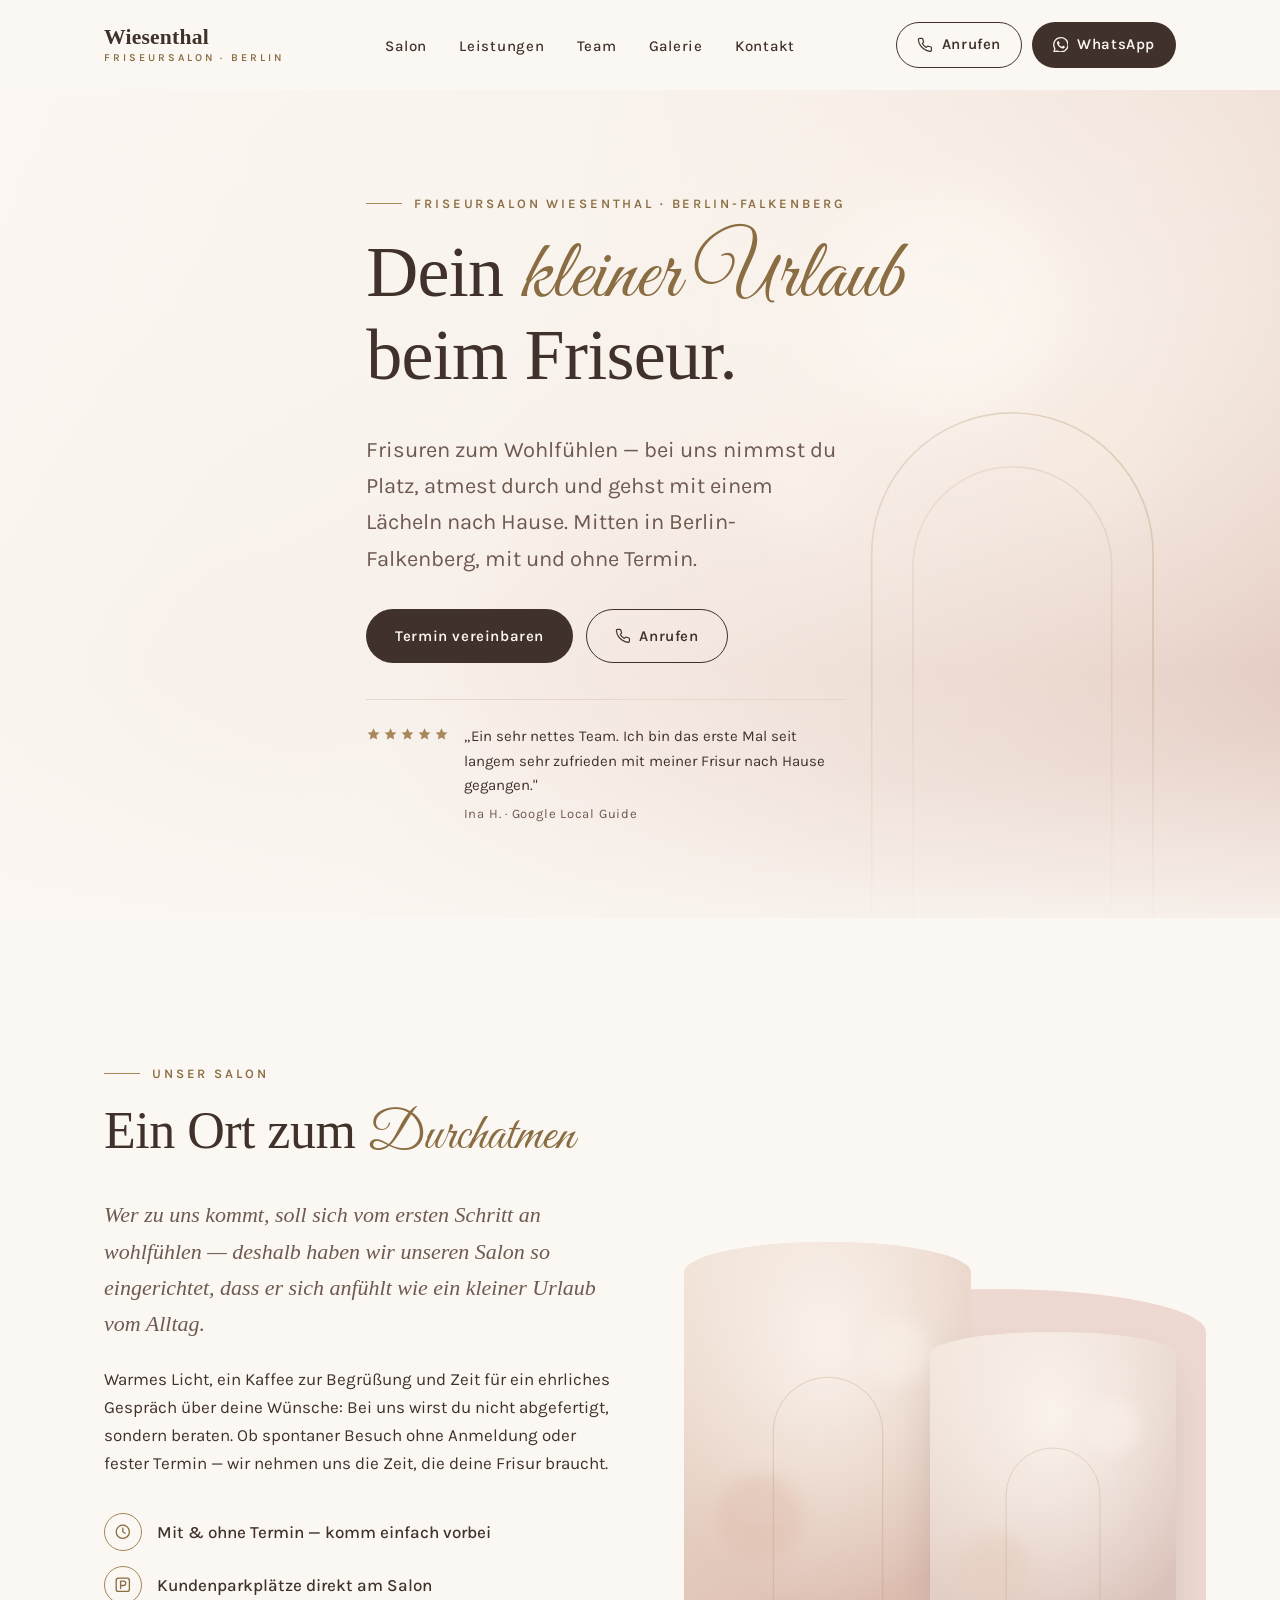
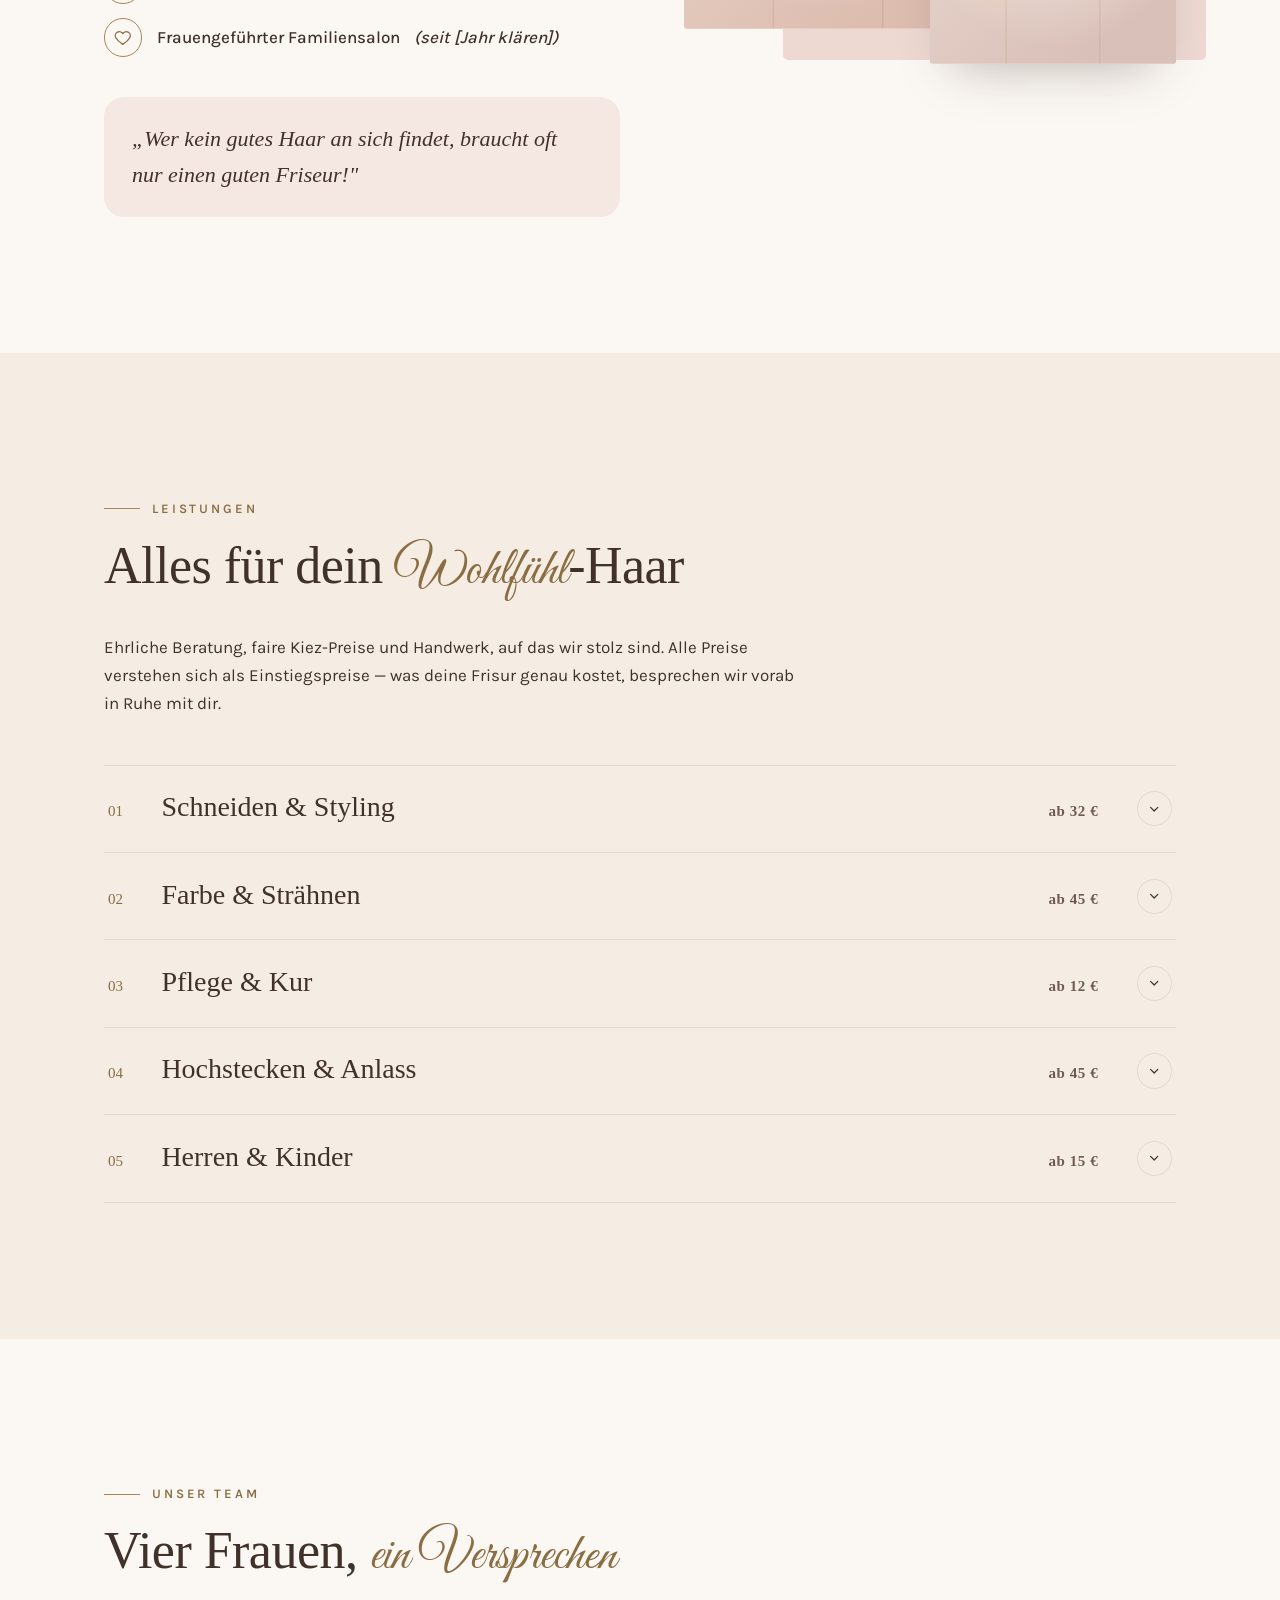
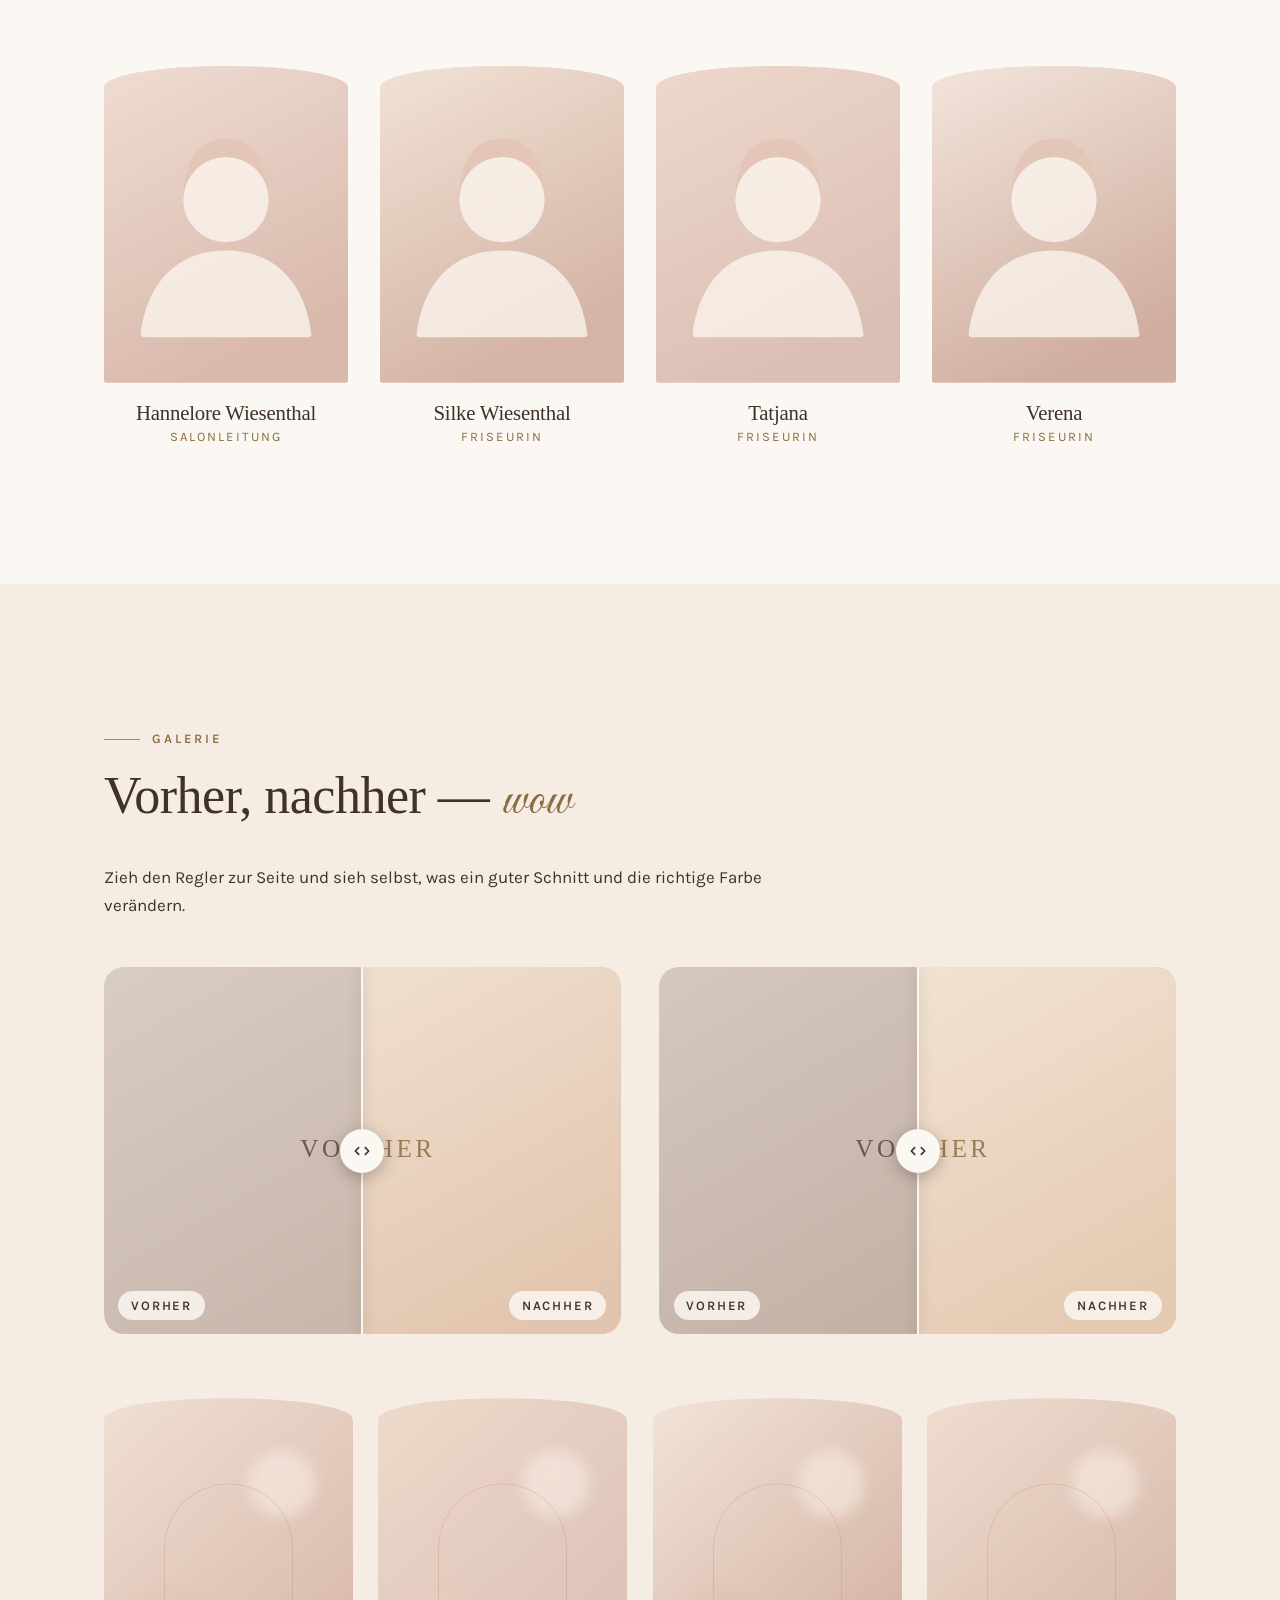
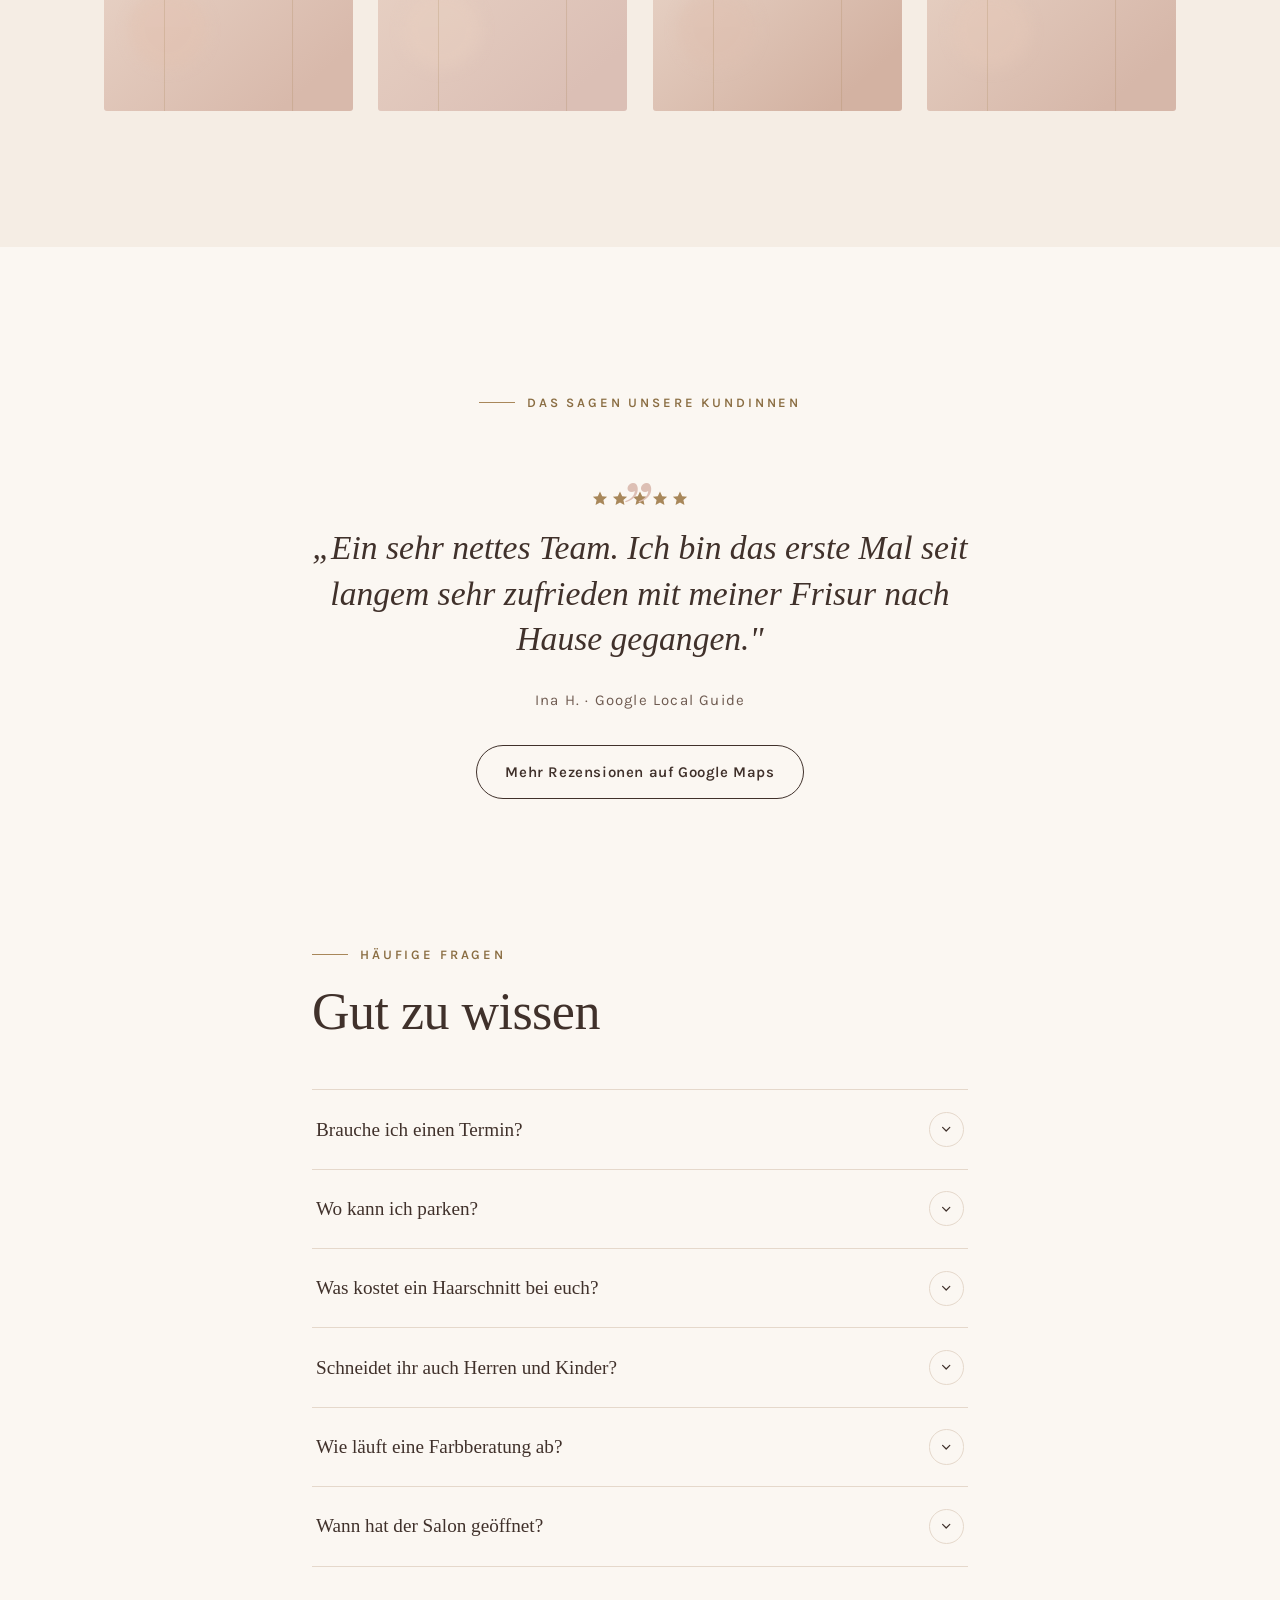
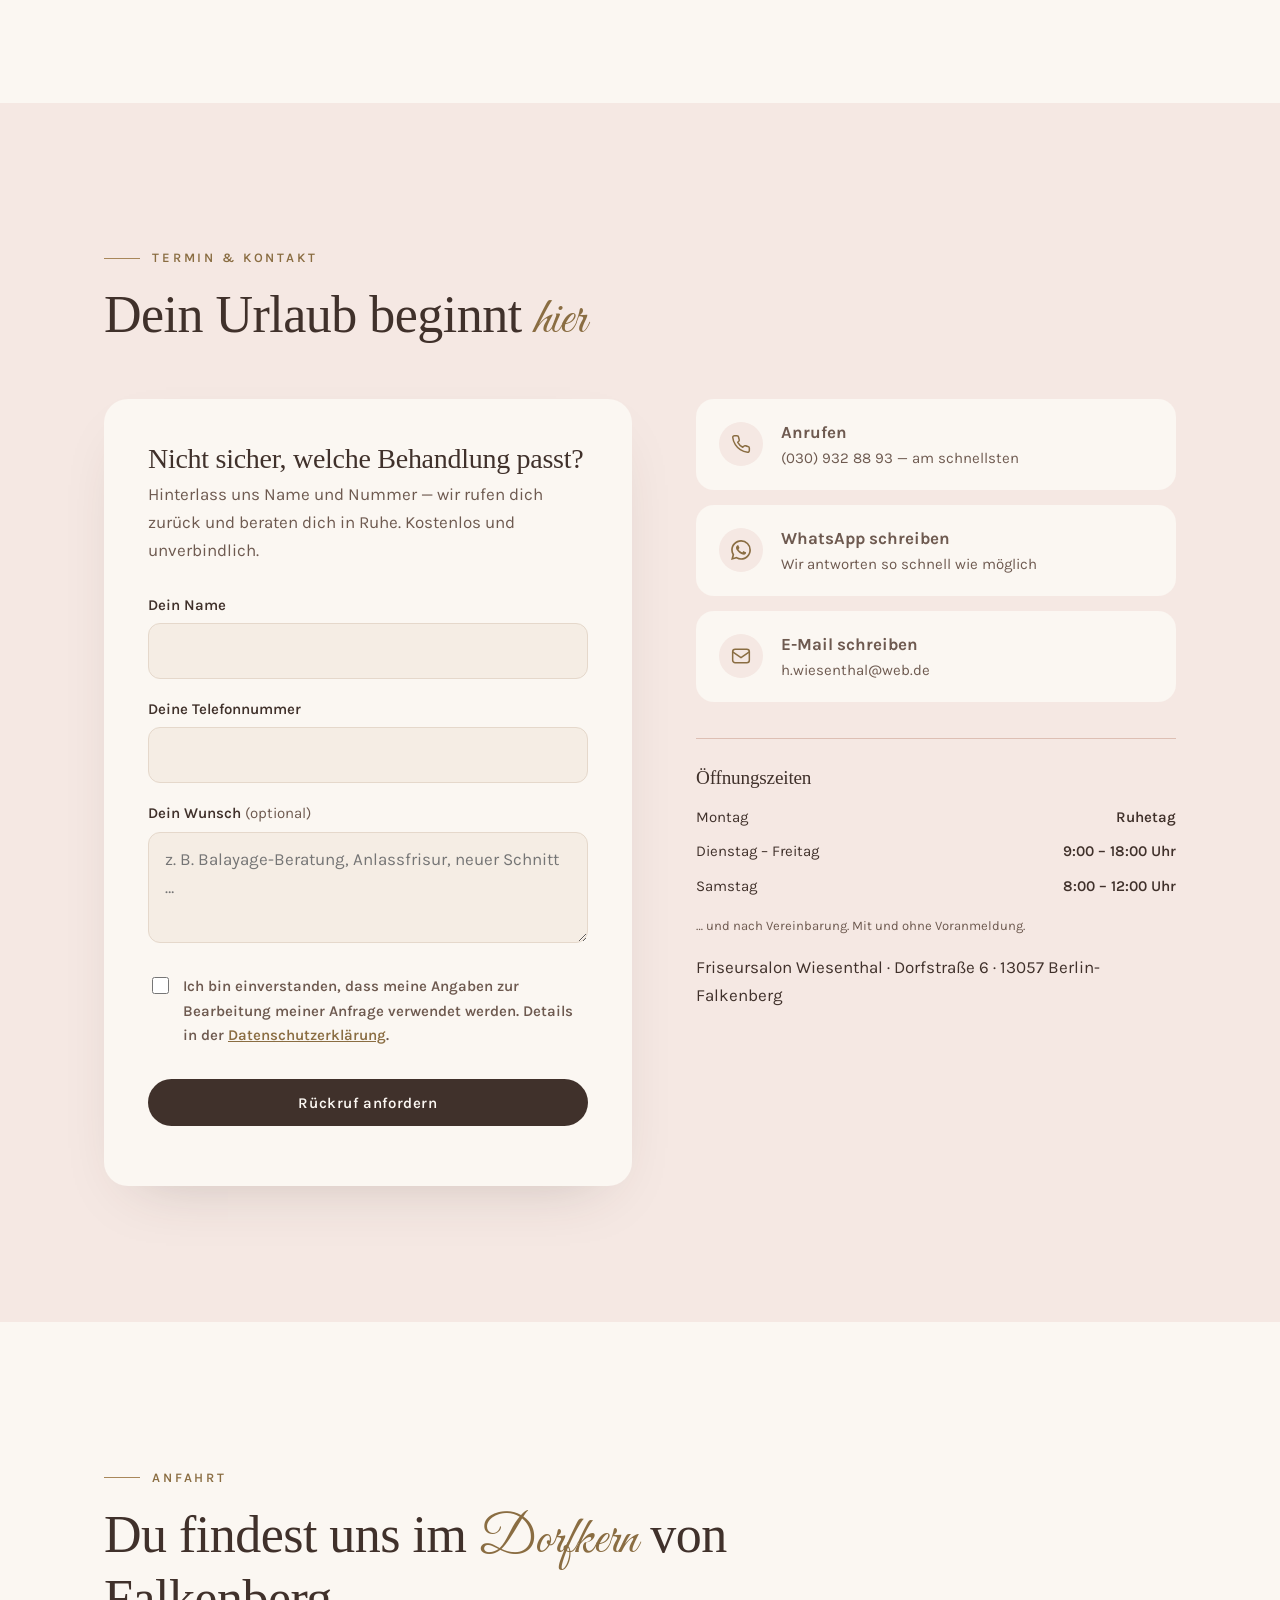
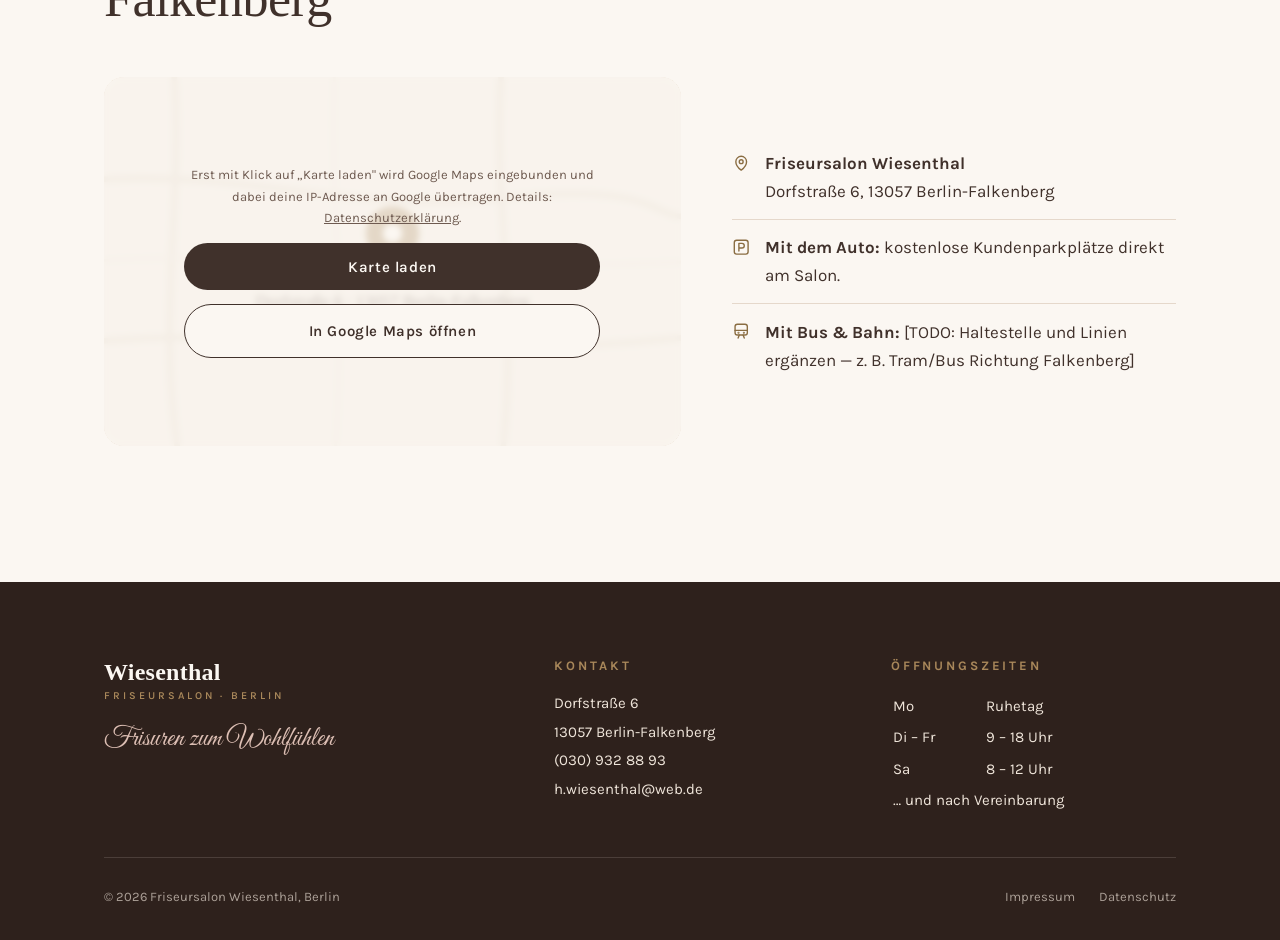
==== index.html @ a9b978da "Relaunch: Website Friseursalon Wiesenthal als statischer One-Pager - Design-System: Porzellan/Puderr" ====
<!DOCTYPE html>
<html lang="de" class="no-js">
<head>
  <meta charset="UTF-8">
  <meta name="viewport" content="width=device-width, initial-scale=1.0">

  <title>Friseursalon Wiesenthal — Dein Friseur in Berlin-Falkenberg | Damenfriseur, Farbe &amp; Balayage</title>
  <meta name="description" content="Friseursalon Wiesenthal in Berlin-Falkenberg: Frisuren zum Wohlfühlen für Falkenberg, Hohenschönhausen, Ahrensfelde und Marzahn. Schnitt, Farbe, Strähnen &amp; Balayage. Mit und ohne Termin — Kundenparkplätze direkt am Salon. ☎ (030) 932 88 93">

  <link rel="icon" href="favicon.svg" type="image/svg+xml">
  <link rel="preload" href="assets/fonts/fraunces-var.woff2" as="font" type="font/woff2" crossorigin>
  <link rel="preload" href="assets/fonts/karla-var.woff2" as="font" type="font/woff2" crossorigin>
  <link rel="preload" href="assets/fonts/great-vibes.woff2" as="font" type="font/woff2" crossorigin>
  <link rel="stylesheet" href="css/style.css">

  <!-- Hinweis Datenschutz: Diese Seite setzt keine Cookies und lädt keine externen
       Ressourcen (Fonts self-hosted, Karte nur per Zwei-Klick-Consent).
       Es werden keine Tracking-Dienste eingesetzt → kein Cookie-Banner erforderlich. -->

  <!-- TODO: KLÄREN MIT KUNDIN — exakte Geo-Koordinaten und Google-Maps-Profil-URL prüfen -->
  <script type="application/ld+json">
  {
    "@context": "https://schema.org",
    "@type": "HairSalon",
    "name": "Friseursalon Wiesenthal",
    "slogan": "Frisuren zum Wohlfühlen",
    "url": "https://friseur-wiesenthal.de/",
    "telephone": "+49309328893",
    "email": "h.wiesenthal@web.de",
    "address": {
      "@type": "PostalAddress",
      "streetAddress": "Dorfstraße 6",
      "postalCode": "13057",
      "addressLocality": "Berlin",
      "addressRegion": "Berlin",
      "addressCountry": "DE"
    },
    "geo": {
      "@type": "GeoCoordinates",
      "latitude": 52.5766,
      "longitude": 13.5427
    },
    "areaServed": ["Berlin-Falkenberg", "Hohenschönhausen", "Ahrensfelde", "Marzahn"],
    "openingHoursSpecification": [
      {
        "@type": "OpeningHoursSpecification",
        "dayOfWeek": ["Tuesday", "Wednesday", "Thursday", "Friday"],
        "opens": "09:00",
        "closes": "18:00"
      },
      {
        "@type": "OpeningHoursSpecification",
        "dayOfWeek": "Saturday",
        "opens": "08:00",
        "closes": "12:00"
      }
    ],
    "sameAs": [
      "https://www.google.com/maps/search/?api=1&query=Friseursalon+Wiesenthal+Dorfstra%C3%9Fe+6+13057+Berlin"
    ]
  }
  </script>

  <script>document.documentElement.classList.remove('no-js');</script>
</head>
<body class="is-loading">

  <a class="skip-link" href="#main">Zum Inhalt springen</a>

  <!-- ================= HEADER ================= -->
  <header class="site-header" id="top">
    <div class="wrap header-inner">
      <a class="logo" href="#top" aria-label="Friseursalon Wiesenthal — zurück zum Seitenanfang">
        Wiesenthal
        <span class="logo-sub">Friseursalon · Berlin</span>
      </a>

      <nav class="main-nav" id="main-nav" aria-label="Hauptnavigation">
        <ul>
          <li><a href="#salon">Salon</a></li>
          <li><a href="#leistungen">Leistungen</a></li>
          <li><a href="#team">Team</a></li>
          <li><a href="#galerie">Galerie</a></li>
          <li><a href="#kontakt">Kontakt</a></li>
        </ul>
      </nav>

      <div class="header-ctas">
        <!-- Desktop: Tooltip zeigt die Nummer (Desktop kann nicht anrufen — Nummer muss lesbar sein) -->
        <a class="btn btn--ghost tel-tooltip" href="tel:+49309328893" data-tel="(030) 932 88 93">
          <svg class="icon" viewBox="0 0 24 24" fill="none" stroke="currentColor" stroke-width="1.8" stroke-linecap="round" stroke-linejoin="round" aria-hidden="true"><path d="M22 16.92v3a2 2 0 0 1-2.18 2 19.79 19.79 0 0 1-8.63-3.07 19.5 19.5 0 0 1-6-6 19.79 19.79 0 0 1-3.07-8.67A2 2 0 0 1 4.11 2h3a2 2 0 0 1 2 1.72c.127.96.361 1.903.7 2.81a2 2 0 0 1-.45 2.11L8.09 9.91a16 16 0 0 0 6 6l1.27-1.27a2 2 0 0 1 2.11-.45c.907.339 1.85.573 2.81.7A2 2 0 0 1 22 16.92z"/></svg>
          <span class="btn-label">Anrufen</span>
        </a>
        <!--
          WhatsApp-Deep-Link mit vorbefülltem Text.
          Hinweis für die Kundin: Für automatische Begrüßungs- und Abwesenheitsnachrichten
          genügt die kostenlose App „WhatsApp Business" — dort unter Einstellungen →
          Unternehmens-Tools konfigurierbar. Die Website liefert nur den Deep-Link.
          TODO: KLÄREN MIT KUNDIN — Ist die Festnetznummer bei WhatsApp registriert?
          Falls nicht: Mobilnummer erfragen und in allen wa.me-Links ersetzen.
        -->
        <a class="btn btn--primary btn--wa" href="https://wa.me/49309328893?text=Hallo!%20Ich%20w%C3%BCrde%20gern%20einen%20Termin%20vereinbaren.%20Mein%20Wunsch%3A%20" target="_blank" rel="noopener">
          <svg class="icon" viewBox="0 0 24 24" fill="currentColor" aria-hidden="true"><path d="M17.472 14.382c-.297-.149-1.758-.867-2.03-.967-.273-.099-.471-.148-.67.15-.197.297-.767.966-.94 1.164-.173.199-.347.223-.644.075-.297-.15-1.255-.463-2.39-1.475-.883-.788-1.48-1.761-1.653-2.059-.173-.297-.018-.458.13-.606.134-.133.297-.347.446-.52.149-.174.198-.298.298-.497.099-.198.05-.371-.025-.52-.075-.149-.669-1.612-.916-2.207-.242-.579-.487-.5-.669-.51-.173-.008-.371-.01-.57-.01-.198 0-.52.074-.792.372-.272.297-1.04 1.016-1.04 2.479 0 1.462 1.065 2.875 1.213 3.074.149.198 2.096 3.2 5.077 4.487.709.306 1.262.489 1.694.625.712.227 1.36.195 1.871.118.571-.085 1.758-.719 2.006-1.413.248-.694.248-1.289.173-1.413-.074-.124-.272-.198-.57-.347m-5.421 7.403h-.004a9.87 9.87 0 0 1-5.031-1.378l-.361-.214-3.741.982.998-3.648-.235-.374a9.86 9.86 0 0 1-1.51-5.26c.001-5.45 4.436-9.884 9.888-9.884 2.64 0 5.122 1.03 6.988 2.898a9.825 9.825 0 0 1 2.893 6.994c-.003 5.45-4.437 9.884-9.885 9.884m8.413-18.297A11.815 11.815 0 0 0 12.05 0C5.495 0 .16 5.335.157 11.892c0 2.096.547 4.142 1.588 5.945L.057 24l6.305-1.654a11.882 11.882 0 0 0 5.683 1.448h.005c6.554 0 11.89-5.335 11.893-11.893a11.821 11.821 0 0 0-3.48-8.413z"/></svg>
          <span class="btn-label">WhatsApp</span>
        </a>
        <button class="nav-toggle" type="button" aria-expanded="false" aria-controls="main-nav" aria-label="Menü öffnen">
          <span></span><span></span><span></span>
        </button>
      </div>
    </div>
  </header>

  <main id="main">

    <!-- ================= HERO ================= -->
    <section class="hero" aria-labelledby="hero-title">
      <div class="hero-media" aria-hidden="true">
        <!-- TODO: KLÄREN MIT KUNDIN — professionelles, warmes Salonfoto (Querformat, weiches
             Tageslicht, Blick in den Salon) als WebP ersetzen. Platzhalter aktuell SVG. -->
        <img src="assets/img/hero-placeholder.svg" alt="" width="1600" height="1000" fetchpriority="high">
      </div>
      <div class="wrap">
        <div class="hero-content">
          <p class="eyebrow hero-seq" style="--seq: 0">Friseursalon Wiesenthal · Berlin-Falkenberg</p>
          <h1 id="hero-title">
            <span class="hero-seq" style="--seq: 1; display: block">Dein <span class="script">kleiner Urlaub</span></span>
            <span class="hero-seq" style="--seq: 2; display: block">beim Friseur.</span>
          </h1>
          <p class="hero-sub hero-seq" style="--seq: 3">
            Frisuren zum Wohlfühlen — bei uns nimmst du Platz, atmest durch
            und gehst mit einem Lächeln nach Hause. Mitten in Berlin-Falkenberg,
            mit und ohne Termin.
          </p>
          <div class="hero-ctas hero-seq" style="--seq: 4">
            <!-- Scrollt aktuell zur Kontakt-Sektion; später Buchungs-Widget (siehe Kontakt-Sektion) -->
            <a class="btn btn--primary" href="#kontakt">Termin vereinbaren</a>
            <a class="btn btn--ghost tel-tooltip" href="tel:+49309328893" data-tel="(030) 932 88 93">
              <svg class="icon" viewBox="0 0 24 24" fill="none" stroke="currentColor" stroke-width="1.8" stroke-linecap="round" stroke-linejoin="round" aria-hidden="true"><path d="M22 16.92v3a2 2 0 0 1-2.18 2 19.79 19.79 0 0 1-8.63-3.07 19.5 19.5 0 0 1-6-6 19.79 19.79 0 0 1-3.07-8.67A2 2 0 0 1 4.11 2h3a2 2 0 0 1 2 1.72c.127.96.361 1.903.7 2.81a2 2 0 0 1-.45 2.11L8.09 9.91a16 16 0 0 0 6 6l1.27-1.27a2 2 0 0 1 2.11-.45c.907.339 1.85.573 2.81.7A2 2 0 0 1 22 16.92z"/></svg>
              Anrufen
            </a>
          </div>
          <!-- Echte Google-Rezension als Trust-Element — keine erfundenen Bewertungszahlen -->
          <div class="hero-trust hero-seq" style="--seq: 5">
            <span class="stars" role="img" aria-label="5 von 5 Sternen">
              <svg viewBox="0 0 24 24" aria-hidden="true"><path d="M12 2l2.9 6.26 6.6.71-4.95 4.52 1.36 6.51L12 16.77 6.09 20l1.36-6.51L2.5 8.97l6.6-.71z"/></svg>
              <svg viewBox="0 0 24 24" aria-hidden="true"><path d="M12 2l2.9 6.26 6.6.71-4.95 4.52 1.36 6.51L12 16.77 6.09 20l1.36-6.51L2.5 8.97l6.6-.71z"/></svg>
              <svg viewBox="0 0 24 24" aria-hidden="true"><path d="M12 2l2.9 6.26 6.6.71-4.95 4.52 1.36 6.51L12 16.77 6.09 20l1.36-6.51L2.5 8.97l6.6-.71z"/></svg>
              <svg viewBox="0 0 24 24" aria-hidden="true"><path d="M12 2l2.9 6.26 6.6.71-4.95 4.52 1.36 6.51L12 16.77 6.09 20l1.36-6.51L2.5 8.97l6.6-.71z"/></svg>
              <svg viewBox="0 0 24 24" aria-hidden="true"><path d="M12 2l2.9 6.26 6.6.71-4.95 4.52 1.36 6.51L12 16.77 6.09 20l1.36-6.51L2.5 8.97l6.6-.71z"/></svg>
            </span>
            <blockquote>
              „Ein sehr nettes Team. Ich bin das erste Mal seit langem sehr zufrieden
              mit meiner Frisur nach Hause gegangen."
              <cite>Ina H. · Google Local Guide</cite>
            </blockquote>
          </div>
        </div>
      </div>
    </section>

    <!-- ================= SALON / ÜBER UNS ================= -->
    <section id="salon" aria-labelledby="salon-title">
      <div class="wrap salon-grid">
        <div class="salon-text reveal">
          <p class="eyebrow">Unser Salon</p>
          <h2 id="salon-title">Ein Ort zum <span class="script">Durchatmen</span></h2>
          <!-- TODO: KLÄREN MIT KUNDIN — Originaltext über die Salongestaltung von der alten
               Seite übernehmen und hier sprachlich poliert einsetzen. Der folgende Text ist
               ein Vorschlag auf Basis der Kernbotschaft „Frisuren zum Wohlfühlen". -->
          <p class="lead">
            Wer zu uns kommt, soll sich vom ersten Schritt an wohlfühlen —
            deshalb haben wir unseren Salon so eingerichtet, dass er sich
            anfühlt wie ein kleiner Urlaub vom Alltag.
          </p>
          <p>
            Warmes Licht, ein Kaffee zur Begrüßung und Zeit für ein ehrliches
            Gespräch über deine Wünsche: Bei uns wirst du nicht abgefertigt,
            sondern beraten. Ob spontaner Besuch ohne Anmeldung oder fester
            Termin — wir nehmen uns die Zeit, die deine Frisur braucht.
          </p>
          <ul class="usp-list">
            <li>
              <span class="icon" aria-hidden="true">
                <svg viewBox="0 0 24 24" fill="none" stroke="currentColor" stroke-width="1.8" stroke-linecap="round" stroke-linejoin="round"><circle cx="12" cy="12" r="9"/><path d="M12 7v5l3 2"/></svg>
              </span>
              Mit &amp; ohne Termin — komm einfach vorbei
            </li>
            <li>
              <span class="icon" aria-hidden="true">
                <svg viewBox="0 0 24 24" fill="none" stroke="currentColor" stroke-width="1.8" stroke-linecap="round" stroke-linejoin="round"><rect x="3" y="3" width="18" height="18" rx="3"/><path d="M9 17V7h4a3 3 0 0 1 0 6H9"/></svg>
              </span>
              Kundenparkplätze direkt am Salon
            </li>
            <li>
              <span class="icon" aria-hidden="true">
                <svg viewBox="0 0 24 24" fill="none" stroke="currentColor" stroke-width="1.8" stroke-linecap="round" stroke-linejoin="round"><path d="M12 21s-7-4.5-9.5-9A5.5 5.5 0 0 1 12 6.3 5.5 5.5 0 0 1 21.5 12c-2.5 4.5-9.5 9-9.5 9z"/></svg>
              </span>
              <!-- TODO: KLÄREN MIT KUNDIN — seit welchem Jahr gibt es den Salon? -->
              Frauengeführter Familiensalon <em>(seit [Jahr klären])</em>
            </li>
          </ul>
          <div class="motto">
            <p>„Wer kein gutes Haar an sich findet, braucht oft nur einen guten Friseur!"</p>
          </div>
        </div>
        <div class="salon-visual reveal" aria-hidden="true">
          <!-- TODO: KLÄREN MIT KUNDIN — 2–3 echte Salonfotos (Hochformat) für die Bogen-Masken -->
          <div class="arch arch-a"><img src="assets/img/salon-1.svg" alt="" width="800" height="1060" loading="lazy"></div>
          <div class="arch arch-b"><img src="assets/img/salon-2.svg" alt="" width="800" height="1060" loading="lazy"></div>
        </div>
      </div>
    </section>

    <!-- ================= LEISTUNGEN ================= -->
    <section id="leistungen" class="services" aria-labelledby="services-title">
      <div class="wrap">
        <div class="services-intro reveal">
          <p class="eyebrow">Leistungen</p>
          <h2 id="services-title">Alles für dein <span class="script">Wohlfühl</span>-Haar</h2>
          <p>
            Ehrliche Beratung, faire Kiez-Preise und Handwerk, auf das wir stolz sind.
            Alle Preise verstehen sich als Einstiegspreise — was deine Frisur genau
            kostet, besprechen wir vorab in Ruhe mit dir.
          </p>
        </div>

        <!-- TODO: KLÄREN MIT KUNDIN — komplette Preisliste! Alle Preise unten sind
             realistische Platzhalter und müssen vor Livegang ersetzt werden. -->
        <div class="service-list reveal">

          <div class="service-item">
            <h3 style="margin:0">
              <button class="service-trigger" type="button" aria-expanded="false" aria-controls="service-1">
                <span class="service-no">01</span>
                <span class="service-name">Schneiden &amp; Styling</span>
                <span class="service-price">ab 32&nbsp;€</span>
                <span class="service-chevron" aria-hidden="true">
                  <svg viewBox="0 0 24 24" fill="none" stroke="currentColor" stroke-width="2" stroke-linecap="round" stroke-linejoin="round"><path d="m6 9 6 6 6-6"/></svg>
                </span>
              </button>
            </h3>
            <div class="service-panel" id="service-1">
              <div>
                <div class="service-body">
                  <p>
                    Waschen, Schneiden, Föhnen — abgestimmt auf dein Haar und deinen Alltag.
                    Inklusive Beratung, Kopfmassage beim Waschen und Styling zum Abschluss.
                  </p>
                  <ul>
                    <li>Damenhaarschnitt inkl. Waschen &amp; Föhnen — ab 32&nbsp;€</li>
                    <li>Trockenhaarschnitt — ab 24&nbsp;€</li>
                    <li>Föhnfrisur / Styling — ab 20&nbsp;€</li>
                  </ul>
                </div>
              </div>
            </div>
          </div>

          <div class="service-item">
            <h3 style="margin:0">
              <button class="service-trigger" type="button" aria-expanded="false" aria-controls="service-2">
                <span class="service-no">02</span>
                <span class="service-name">Farbe &amp; Strähnen</span>
                <span class="service-price">ab 45&nbsp;€</span>
                <span class="service-chevron" aria-hidden="true">
                  <svg viewBox="0 0 24 24" fill="none" stroke="currentColor" stroke-width="2" stroke-linecap="round" stroke-linejoin="round"><path d="m6 9 6 6 6-6"/></svg>
                </span>
              </button>
            </h3>
            <div class="service-panel" id="service-2">
              <div>
                <div class="service-body">
                  <p>
                    Von der sanften Auffrischung bis zur Typveränderung: Ansatzfarbe,
                    Komplettfärbung, klassische Strähnen oder natürlich gewachsene
                    Balayage — immer mit ausführlicher Farbberatung vorab.
                  </p>
                  <ul>
                    <li>Ansatzfarbe — ab 45&nbsp;€</li>
                    <li>Komplettfärbung — ab 60&nbsp;€</li>
                    <li>Strähnen / Folientechnik — ab 65&nbsp;€</li>
                    <li>Balayage inkl. Pflege — ab 95&nbsp;€</li>
                  </ul>
                </div>
              </div>
            </div>
          </div>

          <div class="service-item">
            <h3 style="margin:0">
              <button class="service-trigger" type="button" aria-expanded="false" aria-controls="service-3">
                <span class="service-no">03</span>
                <span class="service-name">Pflege &amp; Kur</span>
                <span class="service-price">ab 12&nbsp;€</span>
                <span class="service-chevron" aria-hidden="true">
                  <svg viewBox="0 0 24 24" fill="none" stroke="currentColor" stroke-width="2" stroke-linecap="round" stroke-linejoin="round"><path d="m6 9 6 6 6-6"/></svg>
                </span>
              </button>
            </h3>
            <div class="service-panel" id="service-3">
              <div>
                <div class="service-body">
                  <p>
                    Der Wellness-Teil deines kleinen Urlaubs: Intensivkuren,
                    Kopfhautpflege und Aufbaupflege für strapaziertes Haar —
                    als Extra oder kleine Auszeit zwischendurch.
                  </p>
                  <ul>
                    <li>Intensivkur mit Einwirkzeit — ab 12&nbsp;€</li>
                    <li>Aufbaupflege / Repair-Behandlung — ab 18&nbsp;€</li>
                  </ul>
                </div>
              </div>
            </div>
          </div>

          <div class="service-item">
            <h3 style="margin:0">
              <button class="service-trigger" type="button" aria-expanded="false" aria-controls="service-4">
                <span class="service-no">04</span>
                <span class="service-name">Hochstecken &amp; Anlass</span>
                <span class="service-price">ab 45&nbsp;€</span>
                <span class="service-chevron" aria-hidden="true">
                  <svg viewBox="0 0 24 24" fill="none" stroke="currentColor" stroke-width="2" stroke-linecap="round" stroke-linejoin="round"><path d="m6 9 6 6 6-6"/></svg>
                </span>
              </button>
            </h3>
            <div class="service-panel" id="service-4">
              <div>
                <div class="service-body">
                  <p>
                    Hochzeit, Jugendweihe, Familienfeier: Wir stecken, flechten und
                    stylen deine Anlassfrisur — auf Wunsch mit Probetermin, damit am
                    großen Tag alles sitzt.
                  </p>
                  <ul>
                    <li>Hochsteckfrisur — ab 45&nbsp;€</li>
                    <li>Brautfrisur inkl. Probetermin — ab 85&nbsp;€</li>
                  </ul>
                </div>
              </div>
            </div>
          </div>

          <div class="service-item">
            <h3 style="margin:0">
              <button class="service-trigger" type="button" aria-expanded="false" aria-controls="service-5">
                <span class="service-no">05</span>
                <span class="service-name">Herren &amp; Kinder</span>
                <span class="service-price">ab 15&nbsp;€</span>
                <span class="service-chevron" aria-hidden="true">
                  <svg viewBox="0 0 24 24" fill="none" stroke="currentColor" stroke-width="2" stroke-linecap="round" stroke-linejoin="round"><path d="m6 9 6 6 6-6"/></svg>
                </span>
              </button>
            </h3>
            <div class="service-panel" id="service-5">
              <div>
                <div class="service-body">
                  <p>
                    Auch Männer und Kinder sind bei uns herzlich willkommen —
                    unkompliziert, gern auch spontan ohne Termin.
                  </p>
                  <ul>
                    <li>Herrenhaarschnitt — ab 18&nbsp;€</li>
                    <li>Kinderhaarschnitt (bis 12 Jahre) — ab 15&nbsp;€</li>
                  </ul>
                </div>
              </div>
            </div>
          </div>

        </div>
      </div>
    </section>

    <!-- ================= TEAM ================= -->
    <section id="team" aria-labelledby="team-title">
      <div class="wrap">
        <div class="team-head reveal">
          <div>
            <p class="eyebrow">Unser Team</p>
            <h2 id="team-title">Vier Frauen, <span class="script">ein Versprechen</span></h2>
          </div>
        </div>

        <!-- TODO: KLÄREN MIT KUNDIN — echte Teamfotos (Hochformat) und genaue
             Rollen/Qualifikationen (Meisterin? Ausbildung? Schwerpunkte?) -->
        <div class="team-track reveal" id="team-track">
          <article class="team-card">
            <div class="arch"><img src="assets/img/team-1.svg" alt="Porträt von Hannelore Wiesenthal (Platzhalter — Foto folgt)" width="600" height="780" loading="lazy"></div>
            <h3 class="team-name">Hannelore Wiesenthal</h3>
            <p class="team-role">Salonleitung</p>
          </article>
          <article class="team-card">
            <div class="arch"><img src="assets/img/team-2.svg" alt="Porträt von Silke Wiesenthal (Platzhalter — Foto folgt)" width="600" height="780" loading="lazy"></div>
            <h3 class="team-name">Silke Wiesenthal</h3>
            <p class="team-role">Friseurin</p>
          </article>
          <article class="team-card">
            <div class="arch"><img src="assets/img/team-3.svg" alt="Porträt von Tatjana (Platzhalter — Foto folgt)" width="600" height="780" loading="lazy"></div>
            <h3 class="team-name">Tatjana</h3>
            <p class="team-role">Friseurin</p>
          </article>
          <article class="team-card">
            <div class="arch"><img src="assets/img/team-4.svg" alt="Porträt von Verena (Platzhalter — Foto folgt)" width="600" height="780" loading="lazy"></div>
            <h3 class="team-name">Verena</h3>
            <p class="team-role">Friseurin</p>
          </article>
        </div>
        <div class="carousel-dots" role="tablist" aria-label="Team durchblättern" data-for="team-track"></div>
      </div>
    </section>

    <!-- ================= GALERIE / VORHER-NACHHER ================= -->
    <section id="galerie" class="gallery" aria-labelledby="gallery-title">
      <div class="wrap">
        <div class="reveal" style="max-width: 44rem; margin-bottom: 3rem">
          <p class="eyebrow">Galerie</p>
          <h2 id="gallery-title">Vorher, nachher — <span class="script">wow</span></h2>
          <p>Zieh den Regler zur Seite und sieh selbst, was ein guter Schnitt und die richtige Farbe verändern.</p>
        </div>

        <!-- TODO: KLÄREN MIT KUNDIN — echte Vorher/Nachher-Fotos (Einverständnis der
             Kundinnen einholen!). Aktuell Platzhalter. -->
        <div class="ba-grid reveal">
          <div class="ba-slider" data-ba tabindex="0" role="slider" aria-label="Vorher-Nachher-Vergleich 1: Regler mit Pfeiltasten oder Ziehen bewegen" aria-valuemin="0" aria-valuemax="100" aria-valuenow="50">
            <img class="ba-before" src="assets/img/before-1.svg" alt="Vorher: Ausgangsfrisur (Platzhalter — Foto folgt)" width="900" height="640" loading="lazy">
            <img class="ba-after" src="assets/img/after-1.svg" alt="Nachher: fertige Frisur mit frischer Farbe (Platzhalter — Foto folgt)" width="900" height="640" loading="lazy">
            <div class="ba-handle" aria-hidden="true"></div>
            <span class="ba-label ba-label--before" aria-hidden="true">Vorher</span>
            <span class="ba-label ba-label--after" aria-hidden="true">Nachher</span>
          </div>
          <div class="ba-slider" data-ba tabindex="0" role="slider" aria-label="Vorher-Nachher-Vergleich 2: Regler mit Pfeiltasten oder Ziehen bewegen" aria-valuemin="0" aria-valuemax="100" aria-valuenow="50">
            <img class="ba-before" src="assets/img/before-2.svg" alt="Vorher: Ausgangsfrisur (Platzhalter — Foto folgt)" width="900" height="640" loading="lazy">
            <img class="ba-after" src="assets/img/after-2.svg" alt="Nachher: fertige Frisur mit neuem Schnitt (Platzhalter — Foto folgt)" width="900" height="640" loading="lazy">
            <div class="ba-handle" aria-hidden="true"></div>
            <span class="ba-label ba-label--before" aria-hidden="true">Vorher</span>
            <span class="ba-label ba-label--after" aria-hidden="true">Nachher</span>
          </div>
        </div>

        <!-- TODO: KLÄREN MIT KUNDIN — 4–8 Fotos fertiger Arbeiten für das Grid -->
        <div class="gallery-grid reveal">
          <div class="arch"><img src="assets/img/gallery-1.svg" alt="Arbeitsprobe: Frisur aus dem Salon (Platzhalter — Foto folgt)" width="700" height="880" loading="lazy"></div>
          <div class="arch"><img src="assets/img/gallery-2.svg" alt="Arbeitsprobe: Frisur aus dem Salon (Platzhalter — Foto folgt)" width="700" height="880" loading="lazy"></div>
          <div class="arch"><img src="assets/img/gallery-3.svg" alt="Arbeitsprobe: Frisur aus dem Salon (Platzhalter — Foto folgt)" width="700" height="880" loading="lazy"></div>
          <div class="arch"><img src="assets/img/gallery-4.svg" alt="Arbeitsprobe: Frisur aus dem Salon (Platzhalter — Foto folgt)" width="700" height="880" loading="lazy"></div>
        </div>
      </div>
    </section>

    <!-- ================= STIMMEN / GOOGLE ================= -->
    <section class="voices" aria-labelledby="voices-title">
      <div class="wrap reveal">
        <p class="eyebrow" style="justify-content:center; width:100%">Das sagen unsere Kundinnen</p>
        <h2 id="voices-title" class="visually-hidden" style="position:absolute; width:1px; height:1px; overflow:hidden; clip-path:inset(50%)">Kundenstimmen</h2>
        <!-- Struktur bewusst als Liste angelegt: weitere echte Google-Rezensionen können
             hier später einfach als zusätzliche <figure class="big-quote"> ergänzt werden. -->
        <figure class="big-quote">
          <span class="stars" role="img" aria-label="5 von 5 Sternen">
            <svg viewBox="0 0 24 24" aria-hidden="true"><path d="M12 2l2.9 6.26 6.6.71-4.95 4.52 1.36 6.51L12 16.77 6.09 20l1.36-6.51L2.5 8.97l6.6-.71z"/></svg>
            <svg viewBox="0 0 24 24" aria-hidden="true"><path d="M12 2l2.9 6.26 6.6.71-4.95 4.52 1.36 6.51L12 16.77 6.09 20l1.36-6.51L2.5 8.97l6.6-.71z"/></svg>
            <svg viewBox="0 0 24 24" aria-hidden="true"><path d="M12 2l2.9 6.26 6.6.71-4.95 4.52 1.36 6.51L12 16.77 6.09 20l1.36-6.51L2.5 8.97l6.6-.71z"/></svg>
            <svg viewBox="0 0 24 24" aria-hidden="true"><path d="M12 2l2.9 6.26 6.6.71-4.95 4.52 1.36 6.51L12 16.77 6.09 20l1.36-6.51L2.5 8.97l6.6-.71z"/></svg>
            <svg viewBox="0 0 24 24" aria-hidden="true"><path d="M12 2l2.9 6.26 6.6.71-4.95 4.52 1.36 6.51L12 16.77 6.09 20l1.36-6.51L2.5 8.97l6.6-.71z"/></svg>
          </span>
          <blockquote>
            <p>
              „Ein sehr nettes Team. Ich bin das erste Mal seit langem
              sehr zufrieden mit meiner Frisur nach Hause gegangen."
            </p>
          </blockquote>
          <figcaption><cite>Ina H. · Google Local Guide</cite></figcaption>
        </figure>
        <!-- TODO: KLÄREN MIT KUNDIN — exakte Google-Maps-Profil-URL des Salons einsetzen -->
        <a class="btn btn--ghost" href="https://www.google.com/maps/search/?api=1&amp;query=Friseursalon+Wiesenthal+Dorfstra%C3%9Fe+6+13057+Berlin" target="_blank" rel="noopener">
          Mehr Rezensionen auf Google Maps
        </a>
      </div>
    </section>

    <!-- ================= FAQ ================= -->
    <section class="faq" aria-labelledby="faq-title" style="padding-top: 0">
      <div class="wrap reveal">
        <p class="eyebrow">Häufige Fragen</p>
        <h2 id="faq-title">Gut zu wissen</h2>

        <div class="faq-list">
          <div class="faq-item">
            <h3 style="margin:0">
              <button class="faq-trigger" type="button" aria-expanded="false" aria-controls="faq-1">
                Brauche ich einen Termin?
                <span class="service-chevron" aria-hidden="true"><svg viewBox="0 0 24 24" fill="none" stroke="currentColor" stroke-width="2" stroke-linecap="round" stroke-linejoin="round"><path d="m6 9 6 6 6-6"/></svg></span>
              </button>
            </h3>
            <div class="faq-panel" id="faq-1"><div><div class="faq-body">
              <p>
                Nein — bei uns geht beides. Du kannst spontan vorbeikommen oder dir
                telefonisch bzw. per WhatsApp einen festen Termin sichern. Für
                Farbbehandlungen und Anlassfrisuren empfehlen wir eine Anmeldung,
                damit wir genug Zeit für dich einplanen können.
              </p>
            </div></div></div>
          </div>

          <div class="faq-item">
            <h3 style="margin:0">
              <button class="faq-trigger" type="button" aria-expanded="false" aria-controls="faq-2">
                Wo kann ich parken?
                <span class="service-chevron" aria-hidden="true"><svg viewBox="0 0 24 24" fill="none" stroke="currentColor" stroke-width="2" stroke-linecap="round" stroke-linejoin="round"><path d="m6 9 6 6 6-6"/></svg></span>
              </button>
            </h3>
            <div class="faq-panel" id="faq-2"><div><div class="faq-body">
              <p>
                Direkt am Salon: Wir haben eigene Kundenparkplätze in der
                Dorfstraße 6 — du musst also nicht suchen und nichts bezahlen.
              </p>
            </div></div></div>
          </div>

          <div class="faq-item">
            <h3 style="margin:0">
              <button class="faq-trigger" type="button" aria-expanded="false" aria-controls="faq-3">
                Was kostet ein Haarschnitt bei euch?
                <span class="service-chevron" aria-hidden="true"><svg viewBox="0 0 24 24" fill="none" stroke="currentColor" stroke-width="2" stroke-linecap="round" stroke-linejoin="round"><path d="m6 9 6 6 6-6"/></svg></span>
              </button>
            </h3>
            <div class="faq-panel" id="faq-3"><div><div class="faq-body">
              <!-- TODO: KLÄREN MIT KUNDIN — Preisangabe an echte Preisliste anpassen -->
              <p>
                Ein Damenhaarschnitt inklusive Waschen und Föhnen beginnt bei uns
                bei etwa 32&nbsp;€. Den genauen Preis nennen wir dir vor der
                Behandlung — abhängig von Haarlänge und Aufwand, ohne Überraschungen
                an der Kasse.
              </p>
            </div></div></div>
          </div>

          <div class="faq-item">
            <h3 style="margin:0">
              <button class="faq-trigger" type="button" aria-expanded="false" aria-controls="faq-4">
                Schneidet ihr auch Herren und Kinder?
                <span class="service-chevron" aria-hidden="true"><svg viewBox="0 0 24 24" fill="none" stroke="currentColor" stroke-width="2" stroke-linecap="round" stroke-linejoin="round"><path d="m6 9 6 6 6-6"/></svg></span>
              </button>
            </h3>
            <div class="faq-panel" id="faq-4"><div><div class="faq-body">
              <p>
                Ja, sehr gern! Herren- und Kinderhaarschnitte gehören fest zu unserem
                Angebot — unkompliziert und gern auch ohne Voranmeldung.
              </p>
            </div></div></div>
          </div>

          <div class="faq-item">
            <h3 style="margin:0">
              <button class="faq-trigger" type="button" aria-expanded="false" aria-controls="faq-5">
                Wie läuft eine Farbberatung ab?
                <span class="service-chevron" aria-hidden="true"><svg viewBox="0 0 24 24" fill="none" stroke="currentColor" stroke-width="2" stroke-linecap="round" stroke-linejoin="round"><path d="m6 9 6 6 6-6"/></svg></span>
              </button>
            </h3>
            <div class="faq-panel" id="faq-5"><div><div class="faq-body">
              <p>
                Vor jeder Farbbehandlung schauen wir uns gemeinsam dein Haar an:
                Ausgangsfarbe, Haarzustand, dein Wunschbild — gern auch anhand von
                Fotos, die du mitbringst. Wir sagen dir ehrlich, was in einer Sitzung
                machbar ist, was dein Haar schont und was es kostet. Erst dann geht's los.
              </p>
            </div></div></div>
          </div>

          <div class="faq-item">
            <h3 style="margin:0">
              <button class="faq-trigger" type="button" aria-expanded="false" aria-controls="faq-6">
                Wann hat der Salon geöffnet?
                <span class="service-chevron" aria-hidden="true"><svg viewBox="0 0 24 24" fill="none" stroke="currentColor" stroke-width="2" stroke-linecap="round" stroke-linejoin="round"><path d="m6 9 6 6 6-6"/></svg></span>
              </button>
            </h3>
            <div class="faq-panel" id="faq-6"><div><div class="faq-body">
              <p>
                Dienstag bis Freitag von 9 bis 18 Uhr und Samstag von 8 bis 12 Uhr —
                außerdem nach Vereinbarung. Montag ist unser Ruhetag.
              </p>
            </div></div></div>
          </div>
        </div>
      </div>
    </section>

    <!-- ================= KONTAKT / BUCHUNG ================= -->
    <section id="kontakt" class="contact" aria-labelledby="contact-title">
      <!--
        VORBEREITUNG ONLINE-BUCHUNG:
        Wenn die Kundin später ein Buchungs-Widget nutzen möchte (z. B. Planity,
        Treatwell oder Calendly), wird das Embed hier — oberhalb der .contact-grid —
        eingesetzt und die „Termin vereinbaren"-CTAs behalten ihr #kontakt-Ziel.
        Beispiel (auskommentiert):
        <div id="booking-widget">
          <iframe src="https://…" title="Online-Terminbuchung" loading="lazy"></iframe>
        </div>
        Wichtig: Vorher Datenschutzerklärung um den Anbieter ergänzen!
        Bewusst KEINE Fake-Buchungsmaske eingebaut, die nichts abschickt.
      -->
      <div class="wrap">
        <div class="reveal" style="max-width: 44rem; margin-bottom: 3rem">
          <p class="eyebrow">Termin &amp; Kontakt</p>
          <h2 id="contact-title">Dein Urlaub beginnt <span class="script">hier</span></h2>
        </div>

        <div class="contact-grid">
          <div class="callback-card reveal">
            <h3>Nicht sicher, welche Behandlung passt?</h3>
            <p>
              Hinterlass uns Name und Nummer — wir rufen dich zurück und
              beraten dich in Ruhe. Kostenlos und unverbindlich.
            </p>
            <form id="callback-form" novalidate>
              <div class="field">
                <label for="cb-name">Dein Name</label>
                <input type="text" id="cb-name" name="name" autocomplete="name" required>
                <p class="error-msg" id="cb-name-error">Bitte gib deinen Namen an.</p>
              </div>
              <div class="field">
                <label for="cb-tel">Deine Telefonnummer</label>
                <input type="tel" id="cb-tel" name="tel" autocomplete="tel" inputmode="tel" required>
                <p class="error-msg" id="cb-tel-error">Bitte gib eine gültige Telefonnummer an.</p>
              </div>
              <div class="field">
                <label for="cb-wish">Dein Wunsch <span style="font-weight:400; color:var(--espresso-soft)">(optional)</span></label>
                <textarea id="cb-wish" name="wish" rows="3" placeholder="z. B. Balayage-Beratung, Anlassfrisur, neuer Schnitt …"></textarea>
              </div>
              <div class="consent field">
                <input type="checkbox" id="cb-consent" name="consent" required>
                <label for="cb-consent">
                  Ich bin einverstanden, dass meine Angaben zur Bearbeitung meiner
                  Anfrage verwendet werden. Details in der
                  <a href="datenschutz.html">Datenschutzerklärung</a>.
                </label>
              </div>
              <button class="btn btn--primary" type="submit" style="width:100%">Rückruf anfordern</button>
              <p class="form-status" id="form-status" role="status" aria-live="polite"></p>
            </form>
          </div>

          <div class="reveal">
            <div class="contact-ways">
              <a class="contact-way tel-tooltip" href="tel:+49309328893" data-tel="(030) 932 88 93">
                <span class="icon" aria-hidden="true">
                  <svg viewBox="0 0 24 24" fill="none" stroke="currentColor" stroke-width="1.8" stroke-linecap="round" stroke-linejoin="round"><path d="M22 16.92v3a2 2 0 0 1-2.18 2 19.79 19.79 0 0 1-8.63-3.07 19.5 19.5 0 0 1-6-6 19.79 19.79 0 0 1-3.07-8.67A2 2 0 0 1 4.11 2h3a2 2 0 0 1 2 1.72c.127.96.361 1.903.7 2.81a2 2 0 0 1-.45 2.11L8.09 9.91a16 16 0 0 0 6 6l1.27-1.27a2 2 0 0 1 2.11-.45c.907.339 1.85.573 2.81.7A2 2 0 0 1 22 16.92z"/></svg>
                </span>
                <span>
                  <strong>Anrufen</strong>
                  <span>(030) 932 88 93 — am schnellsten</span>
                </span>
              </a>
              <a class="contact-way" href="https://wa.me/49309328893?text=Hallo!%20Ich%20w%C3%BCrde%20gern%20einen%20Termin%20vereinbaren.%20Mein%20Wunsch%3A%20" target="_blank" rel="noopener">
                <span class="icon" aria-hidden="true">
                  <svg viewBox="0 0 24 24" fill="currentColor"><path d="M17.472 14.382c-.297-.149-1.758-.867-2.03-.967-.273-.099-.471-.148-.67.15-.197.297-.767.966-.94 1.164-.173.199-.347.223-.644.075-.297-.15-1.255-.463-2.39-1.475-.883-.788-1.48-1.761-1.653-2.059-.173-.297-.018-.458.13-.606.134-.133.297-.347.446-.52.149-.174.198-.298.298-.497.099-.198.05-.371-.025-.52-.075-.149-.669-1.612-.916-2.207-.242-.579-.487-.5-.669-.51-.173-.008-.371-.01-.57-.01-.198 0-.52.074-.792.372-.272.297-1.04 1.016-1.04 2.479 0 1.462 1.065 2.875 1.213 3.074.149.198 2.096 3.2 5.077 4.487.709.306 1.262.489 1.694.625.712.227 1.36.195 1.871.118.571-.085 1.758-.719 2.006-1.413.248-.694.248-1.289.173-1.413-.074-.124-.272-.198-.57-.347m-5.421 7.403h-.004a9.87 9.87 0 0 1-5.031-1.378l-.361-.214-3.741.982.998-3.648-.235-.374a9.86 9.86 0 0 1-1.51-5.26c.001-5.45 4.436-9.884 9.888-9.884 2.64 0 5.122 1.03 6.988 2.898a9.825 9.825 0 0 1 2.893 6.994c-.003 5.45-4.437 9.884-9.885 9.884m8.413-18.297A11.815 11.815 0 0 0 12.05 0C5.495 0 .16 5.335.157 11.892c0 2.096.547 4.142 1.588 5.945L.057 24l6.305-1.654a11.882 11.882 0 0 0 5.683 1.448h.005c6.554 0 11.89-5.335 11.893-11.893a11.821 11.821 0 0 0-3.48-8.413z"/></svg>
                </span>
                <span>
                  <strong>WhatsApp schreiben</strong>
                  <span>Wir antworten so schnell wie möglich</span>
                </span>
              </a>
              <a class="contact-way" href="mailto:h.wiesenthal@web.de?subject=Terminanfrage%20Friseursalon%20Wiesenthal">
                <span class="icon" aria-hidden="true">
                  <svg viewBox="0 0 24 24" fill="none" stroke="currentColor" stroke-width="1.8" stroke-linecap="round" stroke-linejoin="round"><rect x="2" y="4" width="20" height="16" rx="3"/><path d="m2 7 10 7L22 7"/></svg>
                </span>
                <span>
                  <strong>E-Mail schreiben</strong>
                  <span>h.wiesenthal@web.de</span>
                </span>
              </a>
            </div>

            <div class="hours-card">
              <h3>Öffnungszeiten</h3>
              <table class="hours-table">
                <tr><td>Montag</td><td>Ruhetag</td></tr>
                <tr><td>Dienstag – Freitag</td><td>9:00 – 18:00 Uhr</td></tr>
                <tr><td>Samstag</td><td>8:00 – 12:00 Uhr</td></tr>
              </table>
              <p class="hours-note">… und nach Vereinbarung. Mit und ohne Voranmeldung.</p>
              <address style="font-style:normal; margin-top:1rem">
                Friseursalon Wiesenthal · Dorfstraße 6 · 13057 Berlin-Falkenberg
              </address>
            </div>
          </div>
        </div>
      </div>
    </section>

    <!-- ================= ANFAHRT ================= -->
    <section id="anfahrt" aria-labelledby="route-title">
      <div class="wrap">
        <div class="reveal" style="max-width: 44rem; margin-bottom: 3rem">
          <p class="eyebrow">Anfahrt</p>
          <h2 id="route-title">Du findest uns im <span class="script">Dorfkern</span> von Falkenberg</h2>
        </div>
        <div class="route-grid">
          <!-- Google Maps DSGVO-konform: Karte lädt erst nach aktiver Einwilligung (Zwei-Klick) -->
          <div class="map-consent reveal" id="map-consent">
            <img src="assets/img/map-preview.svg" alt="Stilisierte Kartenvorschau: Dorfstraße 6, 13057 Berlin-Falkenberg" width="1000" height="640" loading="lazy">
            <div class="map-overlay">
              <p>
                Erst mit Klick auf „Karte laden" wird Google Maps eingebunden und
                dabei deine IP-Adresse an Google übertragen.
                Details: <a href="datenschutz.html">Datenschutzerklärung</a>.
              </p>
              <button class="btn btn--primary" type="button" id="map-load">Karte laden</button>
              <a class="btn btn--ghost" href="https://www.google.com/maps/search/?api=1&amp;query=Friseursalon+Wiesenthal+Dorfstra%C3%9Fe+6+13057+Berlin" target="_blank" rel="noopener" style="background:var(--porzellan)">In Google Maps öffnen</a>
            </div>
          </div>
          <div class="route-info reveal">
            <div class="route-line">
              <span class="icon" aria-hidden="true"><svg viewBox="0 0 24 24" fill="none" stroke="currentColor" stroke-width="1.8" stroke-linecap="round" stroke-linejoin="round"><path d="M12 21s-7-5.1-7-11a7 7 0 0 1 14 0c0 5.9-7 11-7 11z"/><circle cx="12" cy="10" r="2.5"/></svg></span>
              <address>
                <strong>Friseursalon Wiesenthal</strong><br>
                Dorfstraße 6, 13057 Berlin-Falkenberg
              </address>
            </div>
            <div class="route-line">
              <span class="icon" aria-hidden="true"><svg viewBox="0 0 24 24" fill="none" stroke="currentColor" stroke-width="1.8" stroke-linecap="round" stroke-linejoin="round"><rect x="3" y="3" width="18" height="18" rx="3"/><path d="M9 17V7h4a3 3 0 0 1 0 6H9"/></svg></span>
              <p style="margin:0"><strong>Mit dem Auto:</strong> kostenlose Kundenparkplätze direkt am Salon.</p>
            </div>
            <div class="route-line">
              <span class="icon" aria-hidden="true"><svg viewBox="0 0 24 24" fill="none" stroke="currentColor" stroke-width="1.8" stroke-linecap="round" stroke-linejoin="round"><rect x="4" y="3" width="16" height="14" rx="3"/><path d="M4 11h16M8 21l1.5-4M16 21l-1.5-4"/><circle cx="8.5" cy="14" r=".5"/><circle cx="15.5" cy="14" r=".5"/></svg></span>
              <!-- TODO: KLÄREN MIT KUNDIN — nächstgelegene Tram-/Bus-Haltestelle und Linien -->
              <p style="margin:0"><strong>Mit Bus &amp; Bahn:</strong> [TODO: Haltestelle und Linien ergänzen — z. B. Tram/Bus Richtung Falkenberg]</p>
            </div>
          </div>
        </div>
      </div>
    </section>

  </main>

  <!-- ================= FOOTER ================= -->
  <footer class="site-footer">
    <div class="wrap">
      <div class="footer-grid">
        <div class="footer-brand">
          <a class="logo" href="#top">Wiesenthal <span class="logo-sub">Friseursalon · Berlin</span></a>
          <p class="footer-claim">Frisuren zum Wohlfühlen</p>
          <!-- TODO: KLÄREN MIT KUNDIN — sucht der Salon Verstärkung? Dann hier dezenter
               Badge/Link „Wir suchen Verstärkung" ergänzen. -->
        </div>
        <div>
          <h3>Kontakt</h3>
          <address>
            Dorfstraße 6<br>
            13057 Berlin-Falkenberg<br>
            <a href="tel:+49309328893">(030) 932 88 93</a><br>
            <a href="mailto:h.wiesenthal@web.de">h.wiesenthal@web.de</a>
          </address>
        </div>
        <div>
          <h3>Öffnungszeiten</h3>
          <table class="footer-hours">
            <tr><td>Mo</td><td>Ruhetag</td></tr>
            <tr><td>Di – Fr</td><td>9 – 18 Uhr</td></tr>
            <tr><td>Sa</td><td>8 – 12 Uhr</td></tr>
            <tr><td colspan="2">… und nach Vereinbarung</td></tr>
          </table>
        </div>
      </div>
      <div class="footer-meta">
        <p style="margin:0">© 2026 Friseursalon Wiesenthal, Berlin</p>
        <nav aria-label="Rechtliches">
          <a href="impressum.html">Impressum</a>
          <a href="datenschutz.html">Datenschutz</a>
        </nav>
      </div>
    </div>
  </footer>

  <!-- ================= STICKY MOBILE CTA ================= -->
  <div class="mobile-cta" id="mobile-cta" hidden>
    <span class="cta-label">Termin?</span>
    <a class="btn btn--light" href="tel:+49309328893">Anrufen</a>
    <a class="btn btn--light" href="https://wa.me/49309328893?text=Hallo!%20Ich%20w%C3%BCrde%20gern%20einen%20Termin%20vereinbaren.%20Mein%20Wunsch%3A%20" target="_blank" rel="noopener">WhatsApp</a>
    <button class="cta-close" type="button" id="cta-close" aria-label="Leiste schließen">
      <svg viewBox="0 0 24 24" fill="none" stroke="currentColor" stroke-width="2" stroke-linecap="round" aria-hidden="true"><path d="M6 6l12 12M18 6 6 18"/></svg>
    </button>
  </div>

  <script src="js/main.js" defer></script>
</body>
</html>
---- css/style.css ----
/* =====================================================================
   Friseursalon Wiesenthal — Berlin-Falkenberg
   Design-System: „Der kleine Urlaub beim Friseur"
   Porzellan · Puderrosé · Espresso · Champagner-Gold (nur Mikro-Details)
   ===================================================================== */

/* ---------- Fonts (self-hosted, DSGVO-konform — keine externen Requests) */
@font-face {
  font-family: 'Fraunces';
  src: url('../assets/fonts/fraunces-var.woff2') format('woff2-variations');
  font-weight: 300 700;
  font-style: normal;
  font-display: swap;
}
@font-face {
  font-family: 'Fraunces';
  src: url('../assets/fonts/fraunces-italic-var.woff2') format('woff2-variations');
  font-weight: 300 700;
  font-style: italic;
  font-display: swap;
}
@font-face {
  font-family: 'Karla';
  src: url('../assets/fonts/karla-var.woff2') format('woff2-variations');
  font-weight: 300 800;
  font-style: normal;
  font-display: swap;
}
@font-face {
  font-family: 'Great Vibes';
  src: url('../assets/fonts/great-vibes.woff2') format('woff2');
  font-weight: 400;
  font-style: normal;
  font-display: swap;
}

/* ---------- Design-Tokens */
:root {
  /* Farben */
  --porzellan: #FBF7F2;        /* Basis — warmes, sehr helles Porzellan */
  --porzellan-tief: #F5EDE4;   /* Sektions-Wechselton */
  --blush: #EDD9D2;            /* Puderrosé — Flächen hinter Bildern */
  --blush-hell: #F5E8E3;       /* Hover-Zustände, zarte Flächen */
  --blush-tief: #DDBFB4;       /* Bild-Hintergründe, Akzentflächen */
  --espresso: #40312B;         /* Text — warmes Espresso, kein Schwarz */
  --espresso-tief: #2E211C;    /* Footer, dunkle Flächen */
  --espresso-soft: #6E5A50;    /* Sekundärtext */
  --gold: #A8875A;             /* Champagner-Gold — NUR Linien, Icons, Sterne */
  --gold-text: #8A6D42;        /* Gold für kleinen Text (AA-tauglich auf Porzellan) */
  --linie: #E5D8CB;            /* Hairlines */

  /* Typografie */
  --font-display: 'Fraunces', Georgia, 'Times New Roman', serif;
  --font-body: 'Karla', 'Segoe UI', system-ui, sans-serif;
  --font-script: 'Great Vibes', cursive;

  /* Skala (fluid) */
  --text-xs: 0.8125rem;
  --text-sm: 0.9375rem;
  --text-base: 1.0625rem;
  --text-lg: clamp(1.125rem, 1rem + 0.6vw, 1.375rem);
  --text-h3: clamp(1.375rem, 1.2rem + 0.9vw, 1.75rem);
  --text-h2: clamp(2rem, 1.5rem + 2.2vw, 3.25rem);
  --text-h1: clamp(2.5rem, 1.8rem + 3.6vw, 4.5rem);

  /* Rhythmus */
  --space-section: clamp(4.5rem, 3rem + 7vw, 8.5rem);
  --content-max: 72rem;
  --pad-x: clamp(1.25rem, 4vw, 2.5rem);

  /* Signature: die Arch-Maske — „Tür in die Wohlfühloase" */
  --arch: 999px 999px 24px 24px / 55% 55% 24px 24px;

  /* Motion (Prinzip: kurz, ease-out, transform/opacity, Feedback statt Show) */
  --ease-out: cubic-bezier(0.22, 1, 0.36, 1);
  --dur-fast: 150ms;
  --dur-base: 200ms;
  --dur-reveal: 250ms;
}

/* ---------- Reset & Basis */
*, *::before, *::after { box-sizing: border-box; }

html {
  scroll-behavior: smooth;
  /* Sticky-Header-Höhe bei Anker-Sprüngen berücksichtigen */
  scroll-padding-top: 5.5rem;
}

body {
  margin: 0;
  font-family: var(--font-body);
  font-size: var(--text-base);
  font-weight: 400;
  line-height: 1.65;
  color: var(--espresso);
  background: var(--porzellan);
  -webkit-font-smoothing: antialiased;
  text-rendering: optimizeLegibility;
}

img { max-width: 100%; height: auto; display: block; }

h1, h2, h3 {
  font-family: var(--font-display);
  font-weight: 500;
  line-height: 1.12;
  margin: 0 0 0.6em;
  letter-spacing: -0.01em;
}
h1 { font-size: var(--text-h1); }
h2 { font-size: var(--text-h2); }
h3 { font-size: var(--text-h3); }

p { margin: 0 0 1em; }
a { color: inherit; }

/* Sichtbarer Fokus-Ring — überall, warm statt Browser-Blau */
:focus-visible {
  outline: 2px solid var(--gold-text);
  outline-offset: 3px;
  border-radius: 2px;
}

::selection { background: var(--blush); color: var(--espresso-tief); }

/* Skip-Link */
.skip-link {
  position: absolute;
  top: -100%;
  left: 1rem;
  z-index: 200;
  padding: 0.6rem 1.2rem;
  background: var(--espresso);
  color: var(--porzellan);
  border-radius: 999px;
  text-decoration: none;
}
.skip-link:focus { top: 0.75rem; }

.wrap {
  max-width: var(--content-max);
  margin-inline: auto;
  padding-inline: var(--pad-x);
}

/* Script-Akzent — NUR für einzelne emotionale Worte */
.script {
  font-family: var(--font-script);
  font-weight: 400;
  font-style: normal;
  letter-spacing: 0;
  color: var(--gold-text);
}

/* Sektions-Eyebrow: kleine Gold-Zeile über Headlines */
.eyebrow {
  display: inline-flex;
  align-items: center;
  gap: 0.75rem;
  font-size: var(--text-xs);
  font-weight: 600;
  letter-spacing: 0.22em;
  text-transform: uppercase;
  color: var(--gold-text);
  margin-bottom: 1.1rem;
}
.eyebrow::before {
  content: '';
  width: 2.25rem;
  height: 1px;
  background: var(--gold);
}

section { padding-block: var(--space-section); }

/* ---------- Scroll-Reveal (JS setzt .is-visible; einmalig) */
.reveal {
  opacity: 0;
  transform: translateY(12px);
  transition: opacity var(--dur-reveal) var(--ease-out), transform var(--dur-reveal) var(--ease-out);
}
.reveal.is-visible { opacity: 1; transform: none; }
/* Ohne JS: alles sichtbar */
.no-js .reveal { opacity: 1; transform: none; }

/* =====================================================================
   BUTTONS
   ===================================================================== */
.btn {
  display: inline-flex;
  align-items: center;
  justify-content: center;
  gap: 0.55rem;
  padding: 0.85rem 1.75rem;
  border: 1px solid transparent;
  border-radius: 999px;
  font-family: var(--font-body);
  font-size: var(--text-sm);
  font-weight: 600;
  letter-spacing: 0.04em;
  text-decoration: none;
  cursor: pointer;
  background: none;
  color: var(--espresso);
  transition: transform var(--dur-fast) var(--ease-out),
              box-shadow var(--dur-fast) var(--ease-out),
              background-color var(--dur-fast) var(--ease-out),
              border-color var(--dur-fast) var(--ease-out);
}
.btn:hover {
  transform: translateY(-2px);
  box-shadow: 0 10px 24px -12px rgba(64, 49, 43, 0.35);
}
.btn:active { transform: translateY(0); box-shadow: 0 3px 10px -8px rgba(64, 49, 43, 0.3); }

.btn--primary { background: var(--espresso); color: var(--porzellan); }
.btn--primary:hover { background: var(--espresso-tief); }

.btn--ghost { border-color: var(--espresso); }
.btn--ghost:hover { background: var(--blush-hell); }

.btn--light { background: var(--porzellan); color: var(--espresso); }

.btn .icon { width: 1.05em; height: 1.05em; flex: none; }

/* Desktop-Tooltip am Anruf-Button: Nummer sichtbar & kopierbar */
.tel-tooltip { position: relative; }
.tel-tooltip::after {
  content: attr(data-tel);
  position: absolute;
  top: calc(100% + 0.6rem);
  left: 50%;
  translate: -50% 4px;
  padding: 0.4rem 0.9rem;
  background: var(--espresso-tief);
  color: var(--porzellan);
  font-size: var(--text-xs);
  letter-spacing: 0.08em;
  white-space: nowrap;
  border-radius: 999px;
  opacity: 0;
  pointer-events: none;
  transition: opacity var(--dur-fast) var(--ease-out), translate var(--dur-fast) var(--ease-out);
}
@media (hover: hover) {
  .tel-tooltip:hover::after, .tel-tooltip:focus-visible::after {
    opacity: 1;
    translate: -50% 0;
  }
}

/* =====================================================================
   HEADER (sticky, schrumpft beim Scrollen)
   ===================================================================== */
.site-header {
  position: sticky;
  top: 0;
  z-index: 100;
  background: rgba(251, 247, 242, 0.92);
  backdrop-filter: blur(10px);
  -webkit-backdrop-filter: blur(10px);
  border-bottom: 1px solid transparent;
  transition: border-color var(--dur-base) var(--ease-out);
}
.site-header.is-scrolled { border-bottom-color: var(--linie); }

.header-inner {
  display: flex;
  align-items: center;
  justify-content: space-between;
  gap: 1.5rem;
  padding-block: 1.35rem;
  transition: padding var(--dur-base) var(--ease-out);
}
.site-header.is-scrolled .header-inner { padding-block: 0.8rem; }

.logo {
  font-family: var(--font-display);
  font-size: 1.35rem;
  font-weight: 600;
  letter-spacing: 0.01em;
  text-decoration: none;
  line-height: 1.1;
}
.logo .logo-sub {
  display: block;
  font-family: var(--font-body);
  font-size: 0.66rem;
  font-weight: 600;
  letter-spacing: 0.28em;
  text-transform: uppercase;
  color: var(--gold-text);
  margin-top: 0.15rem;
}

.main-nav ul {
  display: flex;
  gap: clamp(1rem, 2.5vw, 2.25rem);
  list-style: none;
  margin: 0;
  padding: 0;
}
.main-nav a {
  position: relative;
  text-decoration: none;
  font-size: var(--text-sm);
  font-weight: 500;
  letter-spacing: 0.05em;
  padding-block: 0.35rem;
}
.main-nav a::after {
  content: '';
  position: absolute;
  left: 0; right: 0; bottom: 0;
  height: 1px;
  background: var(--gold);
  transform: scaleX(0);
  transform-origin: left;
  transition: transform var(--dur-base) var(--ease-out);
}
.main-nav a:hover::after { transform: scaleX(1); }

.header-ctas { display: flex; align-items: center; gap: 0.6rem; }
.header-ctas .btn { padding: 0.6rem 1.25rem; }

/* Mobile Navigation */
.nav-toggle {
  display: none;
  flex-direction: column;
  justify-content: center;
  gap: 5px;
  width: 44px;
  height: 44px;
  padding: 10px;
  background: none;
  border: 0;
  cursor: pointer;
}
.nav-toggle span {
  display: block;
  height: 2px;
  background: var(--espresso);
  border-radius: 2px;
  transition: transform var(--dur-base) var(--ease-out), opacity var(--dur-fast) var(--ease-out);
}
.nav-toggle[aria-expanded="true"] span:nth-child(1) { transform: translateY(7px) rotate(45deg); }
.nav-toggle[aria-expanded="true"] span:nth-child(2) { opacity: 0; }
.nav-toggle[aria-expanded="true"] span:nth-child(3) { transform: translateY(-7px) rotate(-45deg); }

@media (max-width: 56rem) {
  .nav-toggle { display: flex; }
  .header-ctas .btn--wa, .header-ctas .btn-label { display: none; }
  .header-ctas .btn { padding: 0.6rem 0.85rem; }
  .main-nav {
    position: absolute;
    top: 100%;
    left: 0; right: 0;
    background: var(--porzellan);
    border-bottom: 1px solid var(--linie);
    padding: 0.75rem var(--pad-x) 1.5rem;
    opacity: 0;
    transform: translateY(-6px);
    visibility: hidden;
    transition: opacity var(--dur-base) var(--ease-out), transform var(--dur-base) var(--ease-out), visibility 0s linear var(--dur-base);
  }
  .main-nav.is-open {
    opacity: 1;
    transform: none;
    visibility: visible;
    transition: opacity var(--dur-base) var(--ease-out), transform var(--dur-base) var(--ease-out);
  }
  .main-nav ul { flex-direction: column; gap: 0; }
  .main-nav a {
    display: block;
    padding: 0.85rem 0;
    font-size: 1.1rem;
    font-family: var(--font-display);
    border-bottom: 1px solid var(--linie);
  }
  .main-nav a::after { display: none; }
}

/* =====================================================================
   HERO
   ===================================================================== */
.hero {
  position: relative;
  min-height: clamp(34rem, 92svh, 52rem);
  display: flex;
  align-items: center;
  padding-block: clamp(5rem, 10vh, 8rem);
  overflow: hidden;
  isolation: isolate;
}
.hero-media {
  position: absolute;
  inset: 0;
  z-index: -2;
}
.hero-media img {
  width: 100%;
  height: 100%;
  object-fit: cover;
}
/* Weicher Ivory-Verlauf über dem Bild — Lesbarkeit links */
.hero::before {
  content: '';
  position: absolute;
  inset: 0;
  z-index: -1;
  background:
    linear-gradient(105deg, rgba(251, 247, 242, 0.96) 0%, rgba(251, 247, 242, 0.82) 38%, rgba(251, 247, 242, 0.25) 72%, rgba(251, 247, 242, 0.05) 100%),
    linear-gradient(to top, rgba(251, 247, 242, 0.85) 0%, rgba(251, 247, 242, 0) 30%);
}

.hero-content { max-width: 38rem; }

.hero-kicker {
  font-family: var(--font-script);
  font-size: clamp(1.6rem, 1.2rem + 1.6vw, 2.4rem);
  color: var(--gold-text);
  display: block;
  margin-bottom: 0.4rem;
  /* Script-Zeile über der Headline */
}
.hero h1 { margin-bottom: 0.5em; }
.hero h1 .script {
  font-size: 1.18em;
  line-height: 0.9;
  display: inline-block;
  padding-right: 0.12em; /* Great-Vibes-Schwung nicht abschneiden */
}
.hero-sub {
  font-size: var(--text-lg);
  color: var(--espresso-soft);
  max-width: 30rem;
  margin-bottom: 2rem;
}
.hero-ctas { display: flex; flex-wrap: wrap; gap: 0.8rem; margin-bottom: 2.25rem; }

/* Trust-Element: echte Google-Rezension */
.hero-trust {
  display: flex;
  align-items: flex-start;
  gap: 0.9rem;
  max-width: 30rem;
  padding-top: 1.5rem;
  border-top: 1px solid var(--linie);
}
.stars { display: inline-flex; gap: 2px; flex: none; margin-top: 0.2rem; }
.stars svg { width: 15px; height: 15px; fill: var(--gold); }
.hero-trust blockquote { margin: 0; font-size: var(--text-sm); }
.hero-trust cite {
  display: block;
  margin-top: 0.3rem;
  font-style: normal;
  font-size: var(--text-xs);
  letter-spacing: 0.06em;
  color: var(--espresso-soft);
}

/* Hero-Load-Sequenz: JS entfernt .is-loading vom body */
.hero-media img {
  transition: transform 600ms var(--ease-out), opacity 600ms var(--ease-out);
}
.is-loading .hero-media img { opacity: 0; transform: scale(1.03); }
.hero-seq {
  transition: transform 400ms var(--ease-out), opacity 400ms var(--ease-out);
  transition-delay: calc(180ms + var(--seq, 0) * 80ms);
}
.is-loading .hero-seq { opacity: 0; transform: translateY(16px); }

/* =====================================================================
   SALON / ÜBER UNS
   ===================================================================== */
.salon-grid {
  display: grid;
  grid-template-columns: minmax(0, 1.05fr) minmax(0, 1fr);
  gap: clamp(2.5rem, 5vw, 5.5rem);
  align-items: center;
}
.salon-text .lead {
  font-family: var(--font-display);
  font-size: var(--text-lg);
  font-style: italic;
  color: var(--espresso-soft);
}

/* Versetzte Arch-Bilder mit Puderrosé-Fläche dahinter */
.salon-visual {
  position: relative;
  display: grid;
  grid-template-columns: repeat(12, 1fr);
  align-items: end;
}
.salon-visual::before {
  content: '';
  position: absolute;
  inset: 12% -6% -8% 20%;
  background: var(--blush);
  border-radius: var(--arch);
  z-index: 0;
}
.arch {
  border-radius: var(--arch);
  overflow: hidden;
  background: var(--blush-hell);
}
.arch img { width: 100%; height: 100%; object-fit: cover; }
.salon-visual .arch-a { grid-column: 1 / 8; grid-row: 1; z-index: 1; aspect-ratio: 4 / 5.4; }
.salon-visual .arch-b { grid-column: 7 / 13; grid-row: 1; z-index: 2; aspect-ratio: 4 / 5.4; margin-bottom: -14%; box-shadow: 0 24px 48px -24px rgba(64, 49, 43, 0.35); }

.usp-list {
  list-style: none;
  margin: 2.25rem 0 0;
  padding: 0;
  display: grid;
  gap: 0.9rem;
}
.usp-list li { display: flex; align-items: center; gap: 0.9rem; font-weight: 500; }
.usp-list .icon {
  width: 2.4rem; height: 2.4rem;
  flex: none;
  display: grid;
  place-items: center;
  border: 1px solid var(--gold);
  border-radius: 50%;
  color: var(--gold-text);
}
.usp-list .icon svg { width: 1.1rem; height: 1.1rem; }

.motto {
  margin-top: 2.5rem;
  padding: 1.5rem 1.75rem;
  background: var(--blush-hell);
  border-radius: 20px;
  font-family: var(--font-display);
  font-style: italic;
  font-size: var(--text-lg);
  color: var(--espresso);
}
.motto p { margin: 0; }

@media (max-width: 56rem) {
  .salon-grid { grid-template-columns: 1fr; }
  .salon-visual { margin-top: 1rem; max-width: 30rem; }
}

/* =====================================================================
   LEISTUNGEN — nummerierte, expandierende Liste
   ===================================================================== */
.services { background: var(--porzellan-tief); }
.services-intro { max-width: 44rem; margin-bottom: 3rem; }

.service-list { border-top: 1px solid var(--linie); }
.service-item { border-bottom: 1px solid var(--linie); }

.service-trigger {
  display: grid;
  grid-template-columns: auto 1fr auto auto;
  align-items: baseline;
  gap: clamp(1rem, 3vw, 2.5rem);
  width: 100%;
  padding: 1.6rem 0.25rem;
  background: none;
  border: 0;
  cursor: pointer;
  text-align: left;
  font-family: inherit;
  color: inherit;
  transition: background-color var(--dur-fast) var(--ease-out);
}
.service-trigger:hover { background: var(--blush-hell); }

.service-no {
  font-family: var(--font-display);
  font-size: var(--text-sm);
  color: var(--gold-text);
  font-variant-numeric: tabular-nums;
}
.service-name {
  font-family: var(--font-display);
  font-size: var(--text-h3);
  font-weight: 500;
  line-height: 1.15;
}
.service-price {
  font-size: var(--text-sm);
  font-weight: 600;
  letter-spacing: 0.04em;
  color: var(--espresso-soft);
  white-space: nowrap;
}
.service-chevron {
  align-self: center;
  width: 2.2rem; height: 2.2rem;
  display: grid;
  place-items: center;
  border: 1px solid var(--linie);
  border-radius: 50%;
  transition: transform var(--dur-base) var(--ease-out), border-color var(--dur-fast) var(--ease-out);
}
.service-chevron svg { width: 0.9rem; height: 0.9rem; }
.service-trigger[aria-expanded="true"] .service-chevron {
  transform: rotate(180deg);
  border-color: var(--gold);
}

/* Höhen-Animation über grid-template-rows (kein max-height-Hack) */
.service-panel {
  display: grid;
  grid-template-rows: 0fr;
  transition: grid-template-rows var(--dur-base) var(--ease-out);
}
.service-panel > div { overflow: hidden; }
.service-panel.is-open { grid-template-rows: 1fr; }
.service-body {
  padding: 0 0.25rem 1.75rem;
  max-width: 42rem;
  color: var(--espresso-soft);
}
.service-body ul { margin: 0.5rem 0 0; padding-left: 1.2rem; }
.service-body li { margin-bottom: 0.25rem; }

@media (max-width: 40rem) {
  .service-trigger { grid-template-columns: auto 1fr auto; }
  .service-price { grid-column: 2; grid-row: 2; justify-self: start; }
  .service-chevron { grid-row: 1 / 3; }
}

/* =====================================================================
   TEAM — Desktop-Grid, Mobile-Scroll-Snap-Karussell
   ===================================================================== */
.team-head { display: flex; align-items: flex-end; justify-content: space-between; gap: 2rem; margin-bottom: 3rem; }

.team-track {
  display: grid;
  grid-template-columns: repeat(4, 1fr);
  gap: clamp(1.25rem, 2.5vw, 2rem);
}
.team-card { text-align: center; }
.team-card .arch { aspect-ratio: 3 / 3.9; margin-bottom: 1.1rem; background: var(--blush); }
.team-card .arch img { transition: transform var(--dur-base) var(--ease-out); }
@media (hover: hover) {
  .team-card:hover .arch img { transform: scale(1.04); }
}
.team-name {
  font-family: var(--font-display);
  font-size: 1.3rem;
  font-weight: 500;
  margin: 0 0 0.15rem;
}
.team-role {
  font-size: var(--text-xs);
  letter-spacing: 0.16em;
  text-transform: uppercase;
  color: var(--gold-text);
  margin: 0;
}

.carousel-dots {
  display: none;
  justify-content: center;
  gap: 0.5rem;
  margin-top: 1.5rem;
}
.carousel-dots button {
  width: 8px; height: 8px;
  padding: 0;
  border: 0;
  border-radius: 50%;
  background: var(--linie);
  cursor: pointer;
  transition: background-color var(--dur-fast) var(--ease-out), transform var(--dur-fast) var(--ease-out);
}
.carousel-dots button.is-active { background: var(--gold); transform: scale(1.25); }

@media (max-width: 56rem) {
  /* Natives Scroll-Snap-Karussell; angeschnittene Folgekarte als Swipe-Hinweis */
  .team-track {
    display: flex;
    overflow-x: auto;
    scroll-snap-type: x mandatory;
    gap: 1rem;
    margin-inline: calc(-1 * var(--pad-x));
    padding-inline: var(--pad-x);
    padding-bottom: 0.5rem;
    -webkit-overflow-scrolling: touch;
    scrollbar-width: none;
  }
  .team-track::-webkit-scrollbar { display: none; }
  .team-card { flex: 0 0 78%; scroll-snap-align: center; }
  .carousel-dots { display: flex; }
}

/* =====================================================================
   GALERIE — Vorher/Nachher-Slider + Grid
   ===================================================================== */
.gallery { background: var(--porzellan-tief); }

.ba-grid {
  display: grid;
  grid-template-columns: 1fr 1fr;
  gap: clamp(1.5rem, 3vw, 2.5rem);
  margin-bottom: clamp(2.5rem, 5vw, 4rem);
}
.ba-slider {
  position: relative;
  border-radius: 20px;
  overflow: hidden;
  aspect-ratio: 9 / 6.4;
  touch-action: pan-y;
  cursor: ew-resize;
  background: var(--blush-hell);
}
.ba-slider img {
  position: absolute;
  inset: 0;
  width: 100%; height: 100%;
  object-fit: cover;
  pointer-events: none;
}
.ba-after { clip-path: inset(0 0 0 var(--split, 50%)); }
.ba-handle {
  position: absolute;
  top: 0; bottom: 0;
  left: var(--split, 50%);
  width: 2px;
  margin-left: -1px;
  background: var(--porzellan);
  box-shadow: 0 0 12px rgba(46, 33, 28, 0.35);
}
.ba-handle::after {
  content: '';
  position: absolute;
  top: 50%; left: 50%;
  translate: -50% -50%;
  width: 44px; height: 44px;
  border-radius: 50%;
  background: var(--porzellan);
  box-shadow: 0 4px 16px rgba(46, 33, 28, 0.3);
  background-image: url("data:image/svg+xml,%3Csvg xmlns='http://www.w3.org/2000/svg' viewBox='0 0 24 24' fill='none' stroke='%2340312B' stroke-width='2' stroke-linecap='round' stroke-linejoin='round'%3E%3Cpath d='M8 8 4 12l4 4M16 8l4 4-4 4'/%3E%3C/svg%3E");
  background-size: 20px;
  background-position: center;
  background-repeat: no-repeat;
}
/* Einmaliger, dezenter Puls beim ersten Viewport-Eintritt (JS setzt .pulse) */
@keyframes handle-pulse {
  0%, 100% { box-shadow: 0 4px 16px rgba(46, 33, 28, 0.3); }
  50% { box-shadow: 0 4px 16px rgba(46, 33, 28, 0.3), 0 0 0 12px rgba(168, 135, 90, 0.25); }
}
.ba-slider.pulse .ba-handle::after { animation: handle-pulse 1.1s var(--ease-out) 2; }

.ba-label {
  position: absolute;
  bottom: 0.9rem;
  padding: 0.25rem 0.8rem;
  border-radius: 999px;
  background: rgba(251, 247, 242, 0.85);
  font-size: var(--text-xs);
  font-weight: 600;
  letter-spacing: 0.14em;
  text-transform: uppercase;
}
.ba-label--before { left: 0.9rem; }
.ba-label--after { right: 0.9rem; }

.gallery-grid {
  display: grid;
  grid-template-columns: repeat(4, 1fr);
  gap: clamp(1rem, 2vw, 1.75rem);
}
.gallery-grid .arch { aspect-ratio: 7 / 8.8; }
.gallery-grid .arch img { transition: transform var(--dur-base) var(--ease-out); }
@media (hover: hover) {
  .gallery-grid .arch:hover img { transform: scale(1.04); }
}

@media (max-width: 56rem) {
  .ba-grid { grid-template-columns: 1fr; }
  .gallery-grid {
    display: flex;
    overflow-x: auto;
    scroll-snap-type: x mandatory;
    gap: 1rem;
    margin-inline: calc(-1 * var(--pad-x));
    padding-inline: var(--pad-x);
    scrollbar-width: none;
  }
  .gallery-grid::-webkit-scrollbar { display: none; }
  .gallery-grid .arch { flex: 0 0 62%; scroll-snap-align: center; }
}

/* =====================================================================
   STIMMEN / GOOGLE
   ===================================================================== */
.voices { text-align: center; }
.voices .wrap { max-width: 52rem; }
.big-quote {
  position: relative;
  margin: 0 0 2rem;
  padding-top: 3.5rem;
}
.big-quote::before {
  content: '\201E';
  position: absolute;
  top: -1.2rem;
  left: 50%;
  translate: -50%;
  font-family: var(--font-script);
  font-size: 7rem;
  line-height: 1;
  color: var(--blush-tief);
  pointer-events: none;
}
.big-quote p {
  font-family: var(--font-display);
  font-style: italic;
  font-size: clamp(1.4rem, 1.1rem + 1.6vw, 2.1rem);
  line-height: 1.35;
  margin-bottom: 1.5rem;
}
.big-quote .stars { justify-content: center; display: flex; margin-bottom: 1rem; }
.big-quote .stars svg { width: 18px; height: 18px; }
.big-quote cite {
  font-style: normal;
  font-size: var(--text-sm);
  letter-spacing: 0.08em;
  color: var(--espresso-soft);
}

/* =====================================================================
   FAQ
   ===================================================================== */
.faq .wrap { max-width: 46rem; }
.faq-list { border-top: 1px solid var(--linie); margin-top: 3rem; }
.faq-item { border-bottom: 1px solid var(--linie); }
.faq-trigger {
  display: flex;
  align-items: center;
  justify-content: space-between;
  gap: 1.5rem;
  width: 100%;
  padding: 1.35rem 0.25rem;
  background: none;
  border: 0;
  cursor: pointer;
  text-align: left;
  font-family: var(--font-display);
  font-size: 1.2rem;
  font-weight: 500;
  color: inherit;
  transition: color var(--dur-fast) var(--ease-out);
}
.faq-trigger:hover { color: var(--gold-text); }
.faq-trigger .service-chevron { flex: none; }
.faq-trigger[aria-expanded="true"] .service-chevron { transform: rotate(180deg); border-color: var(--gold); }
.faq-panel {
  display: grid;
  grid-template-rows: 0fr;
  transition: grid-template-rows var(--dur-base) var(--ease-out);
}
.faq-panel > div { overflow: hidden; }
.faq-panel.is-open { grid-template-rows: 1fr; }
.faq-body { padding: 0 0.25rem 1.5rem; color: var(--espresso-soft); }
.faq-body p:last-child { margin-bottom: 0; }

/* =====================================================================
   KONTAKT / BUCHUNG
   ===================================================================== */
.contact { background: var(--blush-hell); }
.contact-grid {
  display: grid;
  grid-template-columns: minmax(0, 1.1fr) minmax(0, 1fr);
  gap: clamp(2.5rem, 5vw, 5rem);
  align-items: start;
}

.callback-card {
  background: var(--porzellan);
  border-radius: 24px;
  padding: clamp(1.75rem, 4vw, 2.75rem);
  box-shadow: 0 24px 60px -32px rgba(64, 49, 43, 0.25);
}
.callback-card h3 { margin-bottom: 0.4rem; }
.callback-card > p { color: var(--espresso-soft); margin-bottom: 1.75rem; }

.field { margin-bottom: 1.15rem; }
.field label {
  display: block;
  font-size: var(--text-sm);
  font-weight: 600;
  margin-bottom: 0.35rem;
}
.field input, .field textarea {
  width: 100%;
  padding: 0.8rem 1rem;
  font: inherit;
  color: inherit;
  background: var(--porzellan-tief);
  border: 1px solid var(--linie);
  border-radius: 12px;
  transition: border-color var(--dur-fast) var(--ease-out), background-color var(--dur-fast) var(--ease-out);
}
.field input:focus, .field textarea:focus {
  outline: none;
  border-color: var(--gold);
  background: var(--porzellan);
}
.field textarea { resize: vertical; min-height: 5.5rem; }
.field .error-msg {
  display: none;
  margin-top: 0.35rem;
  font-size: var(--text-xs);
  color: #9C3B2E; /* warmes Signalrot, kein Neon */
}
.field.has-error input, .field.has-error textarea { border-color: #9C3B2E; }
.field.has-error .error-msg { display: block; }

.consent {
  display: flex;
  align-items: flex-start;
  gap: 0.7rem;
  margin: 1.4rem 0 1.6rem;
  font-size: var(--text-xs);
  color: var(--espresso-soft);
}
.consent input {
  margin-top: 0.2rem;
  width: 1.05rem; height: 1.05rem;
  accent-color: var(--gold-text);
  flex: none;
}
.consent a { color: var(--gold-text); }
.consent.has-error { color: #9C3B2E; }

.form-status { font-size: var(--text-sm); margin-top: 1rem; }
.form-status[data-state="ok"] { color: #4C6B3C; }

.contact-ways { display: grid; gap: 0.9rem; margin-bottom: 2.25rem; }
.contact-way {
  display: flex;
  align-items: center;
  gap: 1.1rem;
  padding: 1.15rem 1.4rem;
  background: var(--porzellan);
  border: 1px solid transparent;
  border-radius: 18px;
  text-decoration: none;
  transition: transform var(--dur-fast) var(--ease-out), box-shadow var(--dur-fast) var(--ease-out), border-color var(--dur-fast) var(--ease-out);
}
.contact-way:hover {
  transform: translateY(-2px);
  box-shadow: 0 12px 28px -16px rgba(64, 49, 43, 0.3);
  border-color: var(--blush-tief);
}
.contact-way:active { transform: translateY(0); }
.contact-way .icon {
  width: 2.75rem; height: 2.75rem;
  flex: none;
  display: grid;
  place-items: center;
  background: var(--blush-hell);
  border-radius: 50%;
  color: var(--gold-text);
}
.contact-way .icon svg { width: 1.25rem; height: 1.25rem; }
.contact-way strong { display: block; font-size: var(--text-base); }
.contact-way span { font-size: var(--text-sm); color: var(--espresso-soft); }

.hours-card { border-top: 1px solid var(--blush-tief); padding-top: 1.75rem; }
.hours-card h3 { font-size: 1.2rem; }
.hours-table { width: 100%; border-collapse: collapse; font-size: var(--text-sm); }
.hours-table td { padding: 0.3rem 0; vertical-align: top; }
.hours-table td:last-child { text-align: right; font-weight: 600; }
.hours-note { font-size: var(--text-xs); color: var(--espresso-soft); margin-top: 0.75rem; }

@media (max-width: 56rem) {
  .contact-grid { grid-template-columns: 1fr; }
}

/* =====================================================================
   ANFAHRT — Google Maps als Zwei-Klick-Lösung
   ===================================================================== */
.route-grid {
  display: grid;
  grid-template-columns: minmax(0, 1.3fr) minmax(0, 1fr);
  gap: clamp(2rem, 4vw, 4rem);
  align-items: center;
}
.map-consent {
  position: relative;
  border-radius: 20px;
  overflow: hidden;
  aspect-ratio: 10 / 6.4;
  background: var(--porzellan-tief);
}
.map-consent img { width: 100%; height: 100%; object-fit: cover; }
.map-overlay {
  position: absolute;
  inset: 0;
  display: grid;
  place-content: center;
  gap: 0.9rem;
  text-align: center;
  padding: 1.5rem;
  background: rgba(251, 247, 242, 0.72);
  backdrop-filter: blur(3px);
}
.map-overlay p {
  max-width: 26rem;
  font-size: var(--text-xs);
  color: var(--espresso-soft);
  margin: 0;
}
.map-consent iframe {
  position: absolute;
  inset: 0;
  width: 100%;
  height: 100%;
  border: 0;
}
.route-info address { font-style: normal; }
.route-info .route-line {
  display: flex;
  gap: 0.9rem;
  align-items: flex-start;
  padding-block: 0.85rem;
  border-bottom: 1px solid var(--linie);
}
.route-info .route-line:last-child { border-bottom: 0; }
.route-info .icon { color: var(--gold-text); flex: none; margin-top: 0.2rem; }
.route-info .icon svg { width: 1.15rem; height: 1.15rem; }

@media (max-width: 56rem) {
  .route-grid { grid-template-columns: 1fr; }
}

/* =====================================================================
   FOOTER
   ===================================================================== */
.site-footer {
  background: var(--espresso-tief);
  color: #EFE5DA;
  padding-block: clamp(3rem, 6vw, 5rem) 2rem;
  font-size: var(--text-sm);
}
.footer-grid {
  display: grid;
  grid-template-columns: 1.4fr 1fr 1fr;
  gap: clamp(2rem, 4vw, 4rem);
  padding-bottom: 2.5rem;
  border-bottom: 1px solid rgba(239, 229, 218, 0.15);
}
.footer-brand .logo { color: var(--porzellan); font-size: 1.5rem; }
.footer-brand .logo-sub { color: var(--gold); }
.footer-claim {
  font-family: var(--font-script);
  font-size: 1.7rem;
  color: var(--blush-tief);
  margin-top: 1rem;
}
.site-footer h3 {
  font-family: var(--font-body);
  font-size: var(--text-xs);
  font-weight: 700;
  letter-spacing: 0.22em;
  text-transform: uppercase;
  color: var(--gold);
  margin-bottom: 1rem;
}
.site-footer address { font-style: normal; line-height: 1.9; }
.site-footer a { color: inherit; text-decoration: none; }
.site-footer a:hover { color: var(--porzellan); text-decoration: underline; text-underline-offset: 3px; }
.footer-hours td { padding: 0.15rem 0; }
.footer-hours td:first-child { padding-right: 1.25rem; }
.footer-meta {
  display: flex;
  flex-wrap: wrap;
  justify-content: space-between;
  gap: 1rem;
  padding-top: 1.75rem;
  font-size: var(--text-xs);
  color: rgba(239, 229, 218, 0.65);
}
.footer-meta nav { display: flex; gap: 1.5rem; }

@media (max-width: 56rem) {
  .footer-grid { grid-template-columns: 1fr; gap: 2.25rem; }
}

/* =====================================================================
   STICKY MOBILE CTA (erscheint nach 60 % Scroll-Tiefe)
   ===================================================================== */
.mobile-cta {
  position: fixed;
  left: 0.75rem; right: 0.75rem; bottom: 0.75rem;
  z-index: 90;
  display: none;
  align-items: center;
  gap: 0.6rem;
  padding: 0.6rem 0.6rem 0.6rem 1.1rem;
  background: rgba(46, 33, 28, 0.96);
  color: var(--porzellan);
  border-radius: 999px;
  box-shadow: 0 12px 32px -12px rgba(46, 33, 28, 0.5);
  transform: translateY(calc(100% + 1rem));
  transition: transform var(--dur-reveal) var(--ease-out);
}
.mobile-cta[hidden] { display: none; }
.mobile-cta.is-shown { transform: none; }
.mobile-cta .cta-label { font-size: var(--text-sm); font-weight: 600; margin-right: auto; }
.mobile-cta .btn { padding: 0.55rem 1rem; font-size: var(--text-xs); }
.mobile-cta .cta-close {
  display: grid;
  place-items: center;
  width: 2.2rem; height: 2.2rem;
  padding: 0;
  background: none;
  border: 0;
  color: rgba(251, 247, 242, 0.7);
  cursor: pointer;
  border-radius: 50%;
}
.mobile-cta .cta-close svg { width: 1rem; height: 1rem; }
@media (max-width: 56rem) {
  .mobile-cta { display: flex; }
}

/* =====================================================================
   UNTERSEITEN (Impressum / Datenschutz)
   ===================================================================== */
.legal-page { padding-block: clamp(3rem, 6vw, 5rem) var(--space-section); }
.legal-page .wrap { max-width: 44rem; }
.legal-page h1 { font-size: var(--text-h2); }
.legal-page h2 { font-size: var(--text-h3); margin-top: 2.5em; }
.legal-page .back-link {
  display: inline-flex;
  align-items: center;
  gap: 0.5rem;
  font-size: var(--text-sm);
  font-weight: 600;
  text-decoration: none;
  color: var(--gold-text);
  margin-bottom: 2.5rem;
}
.legal-page .back-link:hover { text-decoration: underline; text-underline-offset: 3px; }

/* =====================================================================
   REDUCED MOTION — nur Opacity-Fades, keine Bewegung
   ===================================================================== */
@media (prefers-reduced-motion: reduce) {
  html { scroll-behavior: auto; }
  *, *::before, *::after {
    animation-duration: 0.01ms !important;
    animation-iteration-count: 1 !important;
    transition-duration: 0.01ms !important;
  }
  .reveal { transform: none; transition: opacity 200ms ease-out !important; }
  .is-loading .hero-seq, .is-loading .hero-media img { transform: none; }
  .hero-seq, .hero-media img { transition: opacity 200ms ease-out !important; }
  .mobile-cta { transition: none; }
}
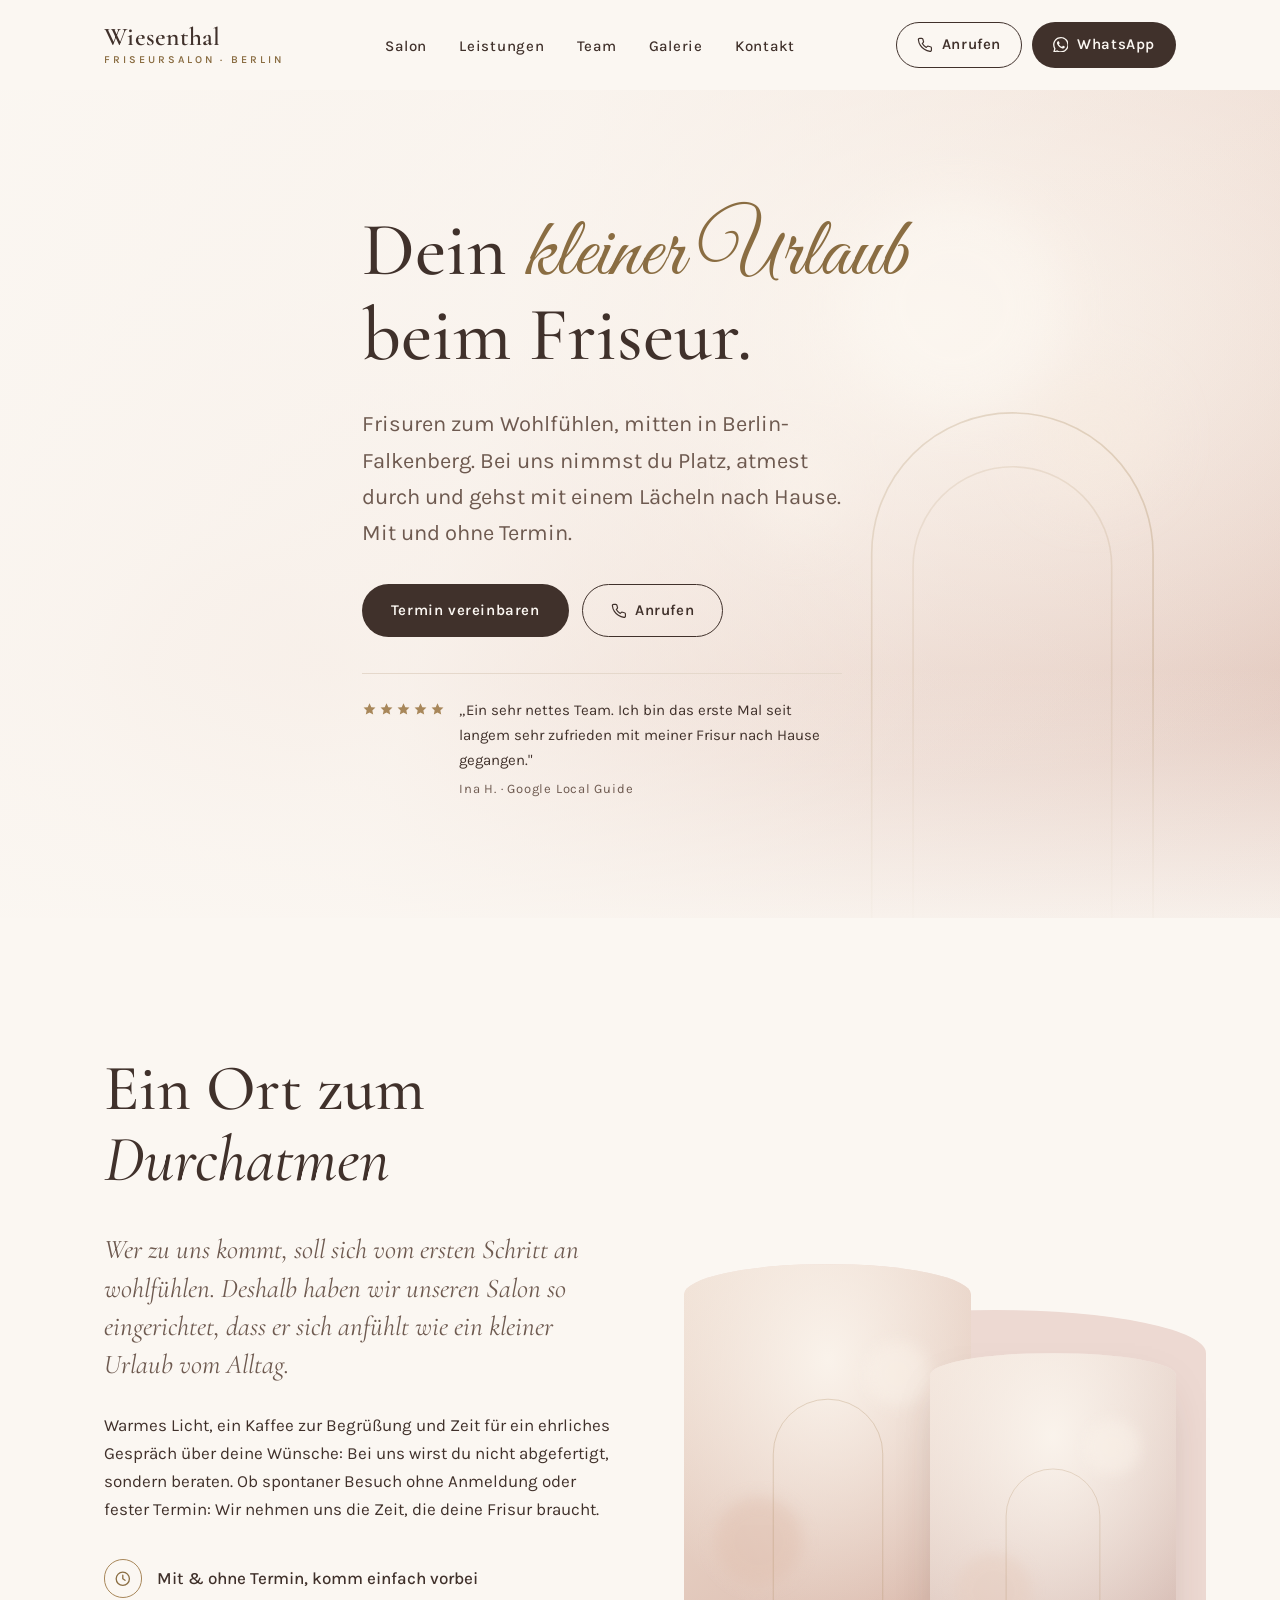
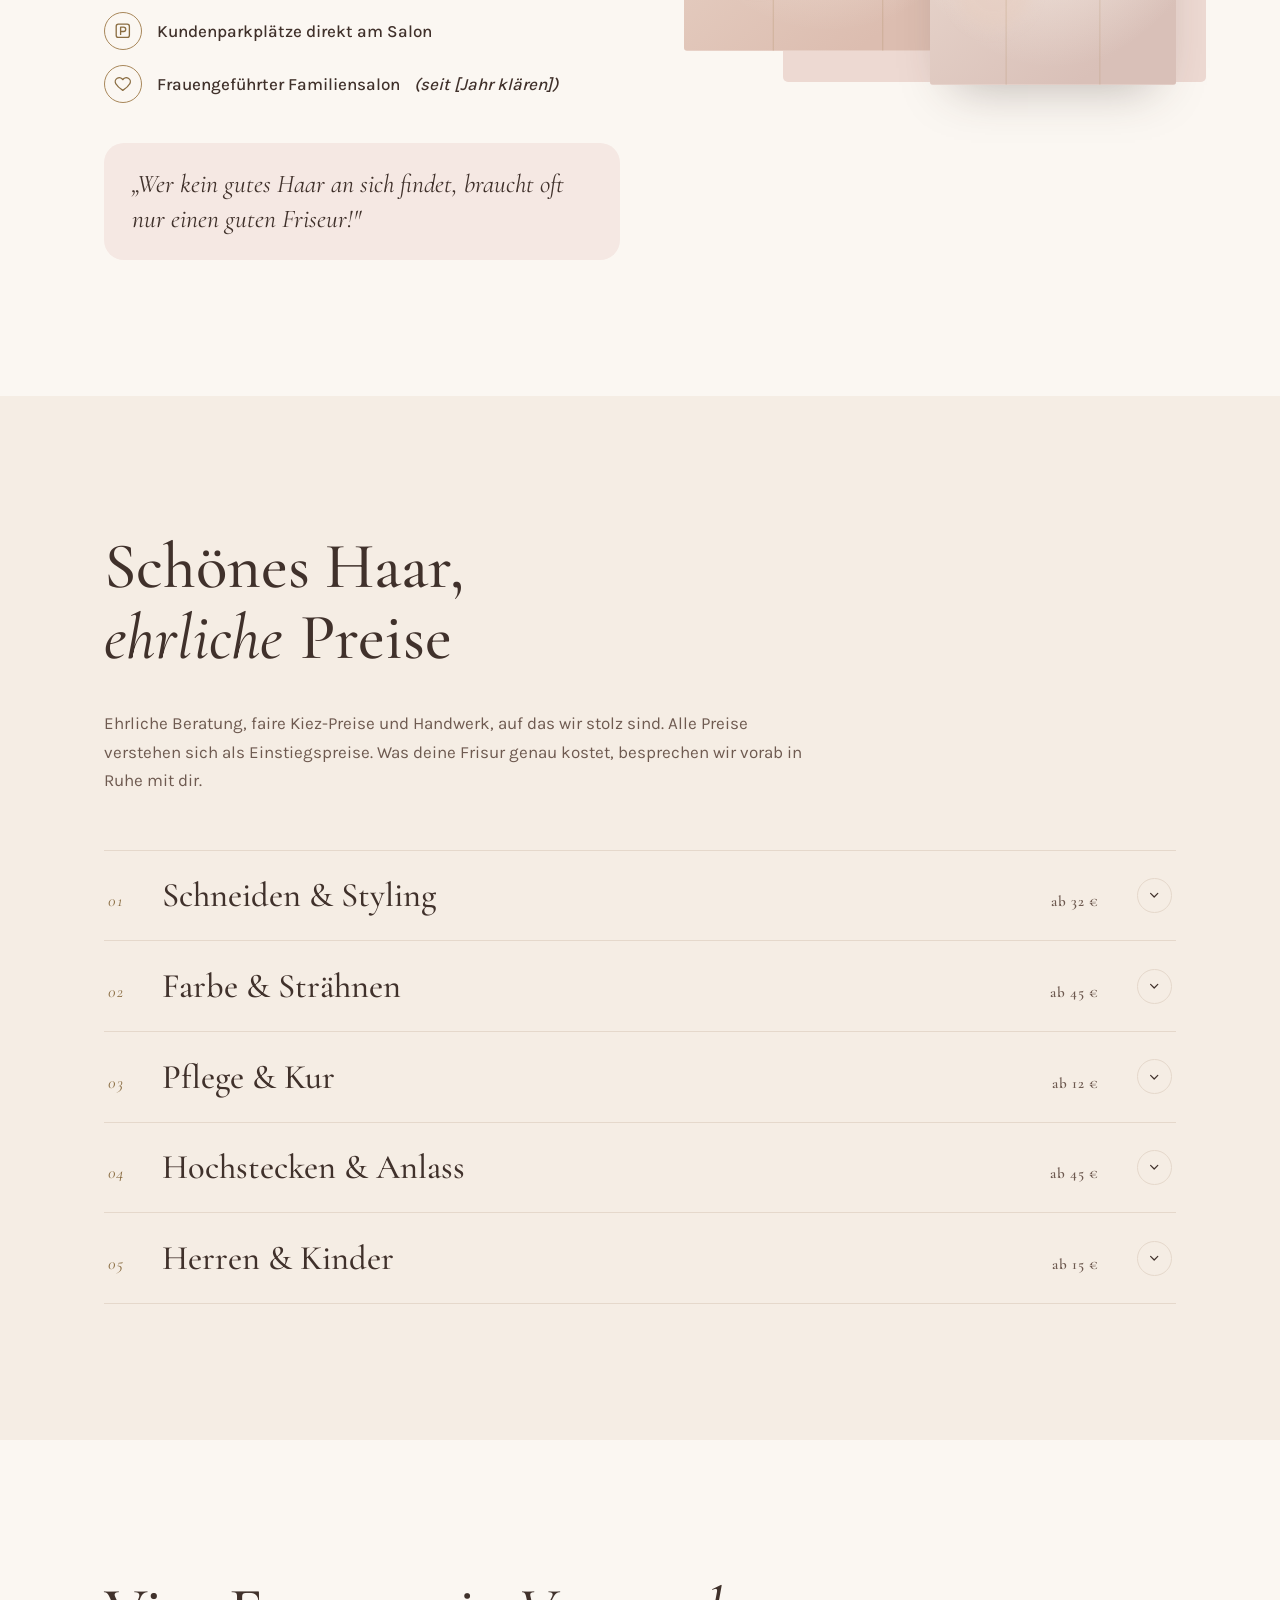
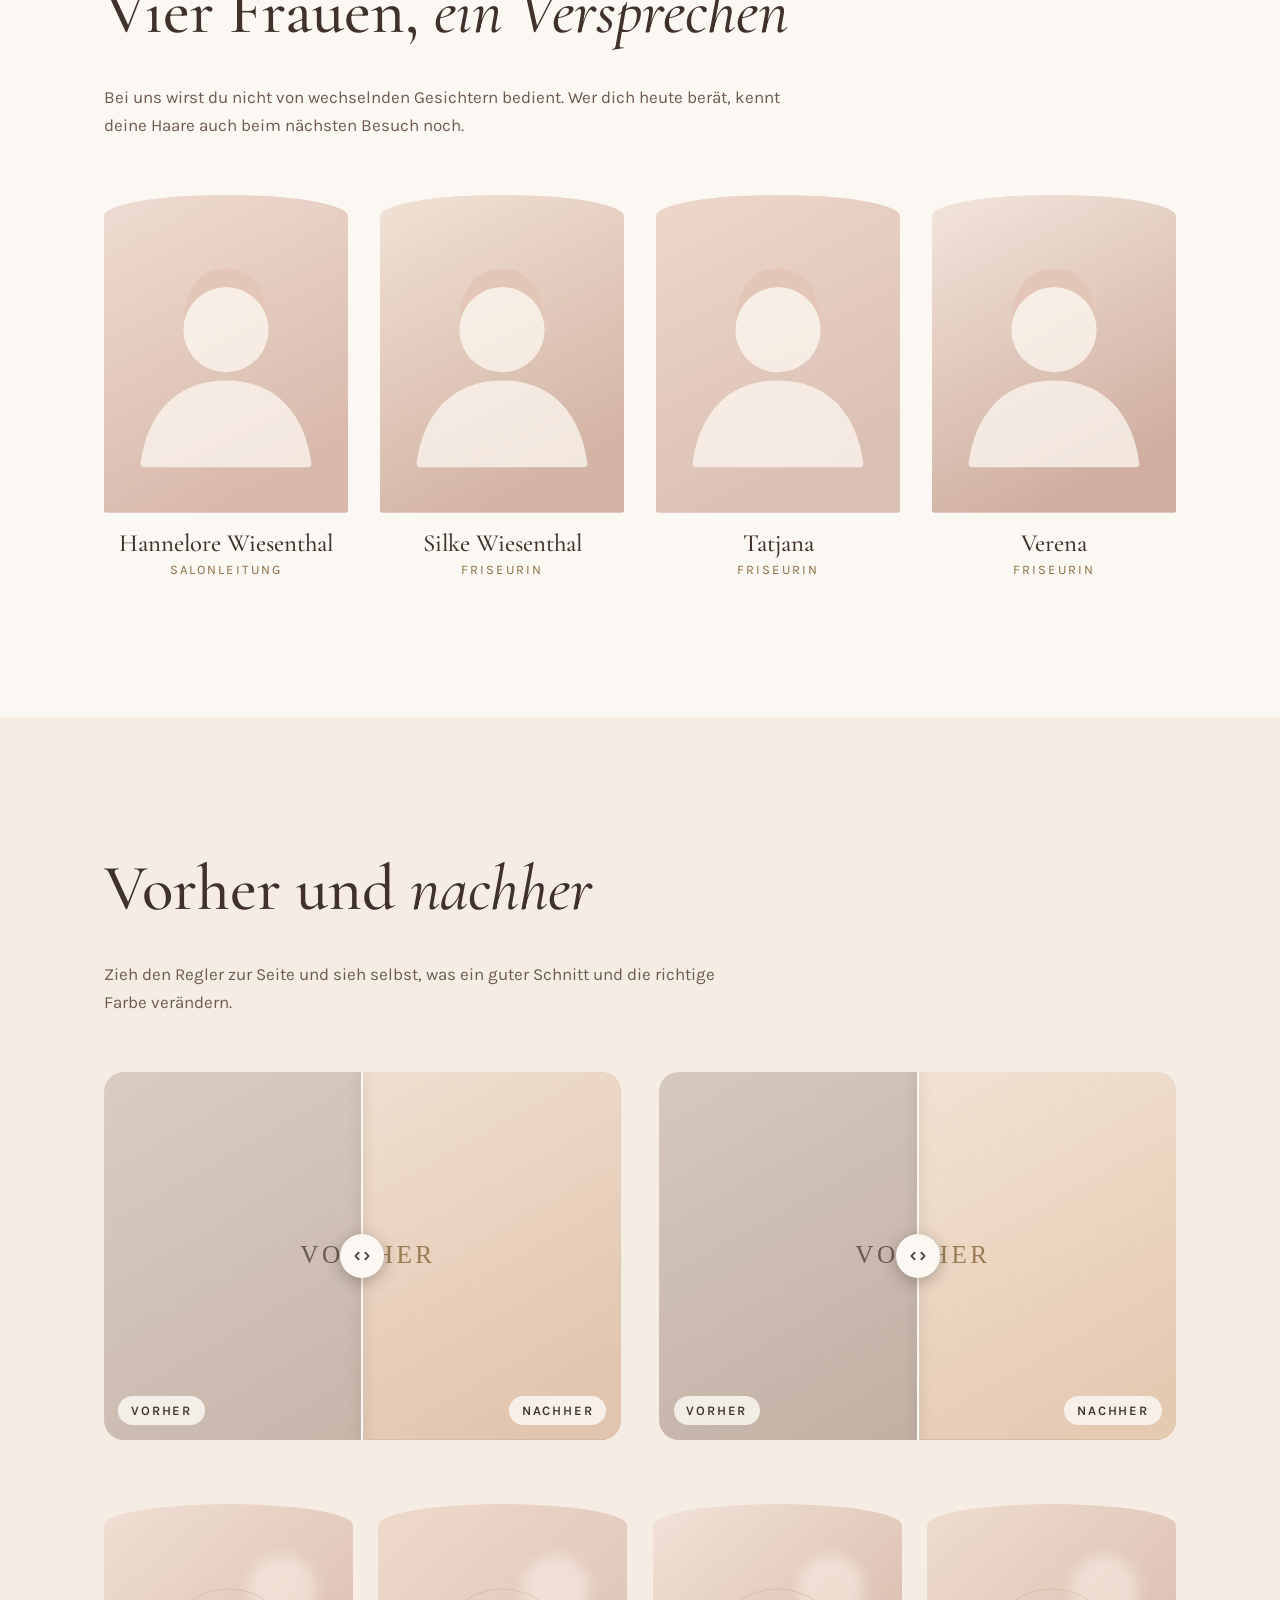
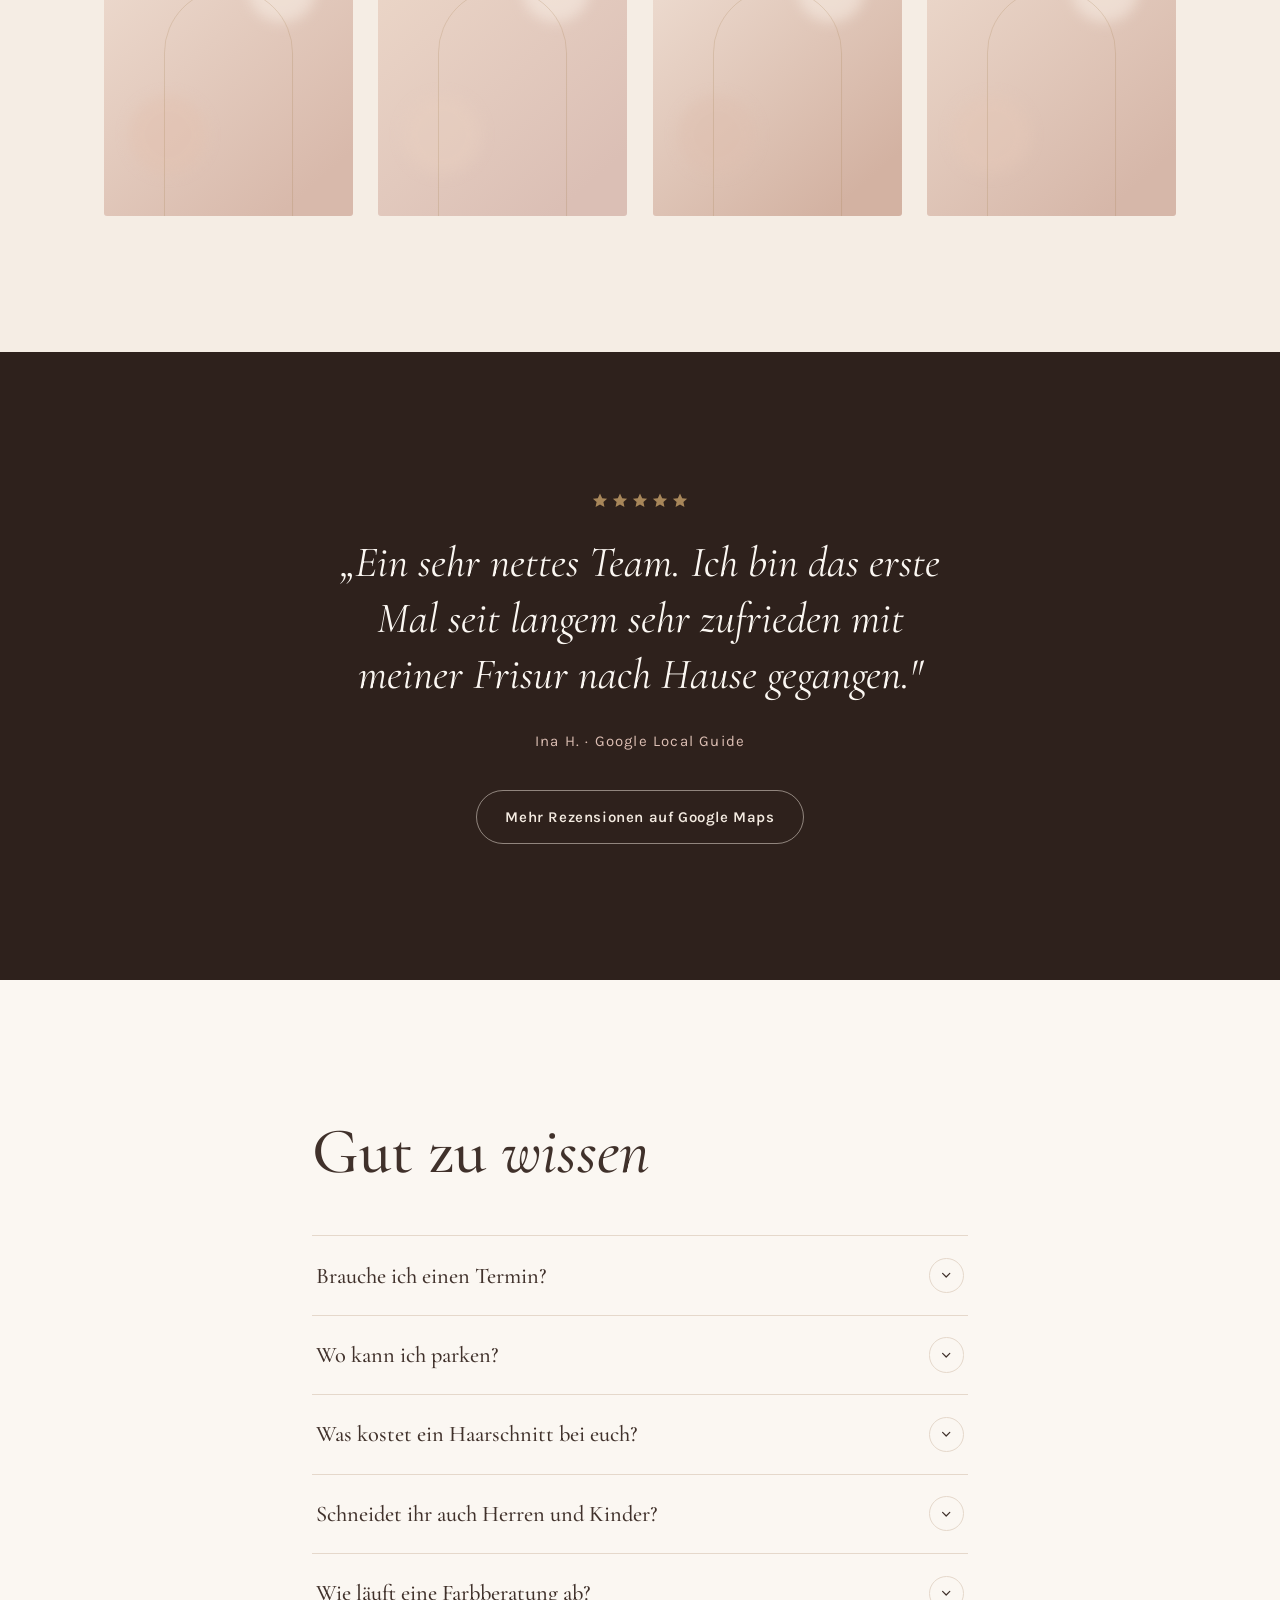
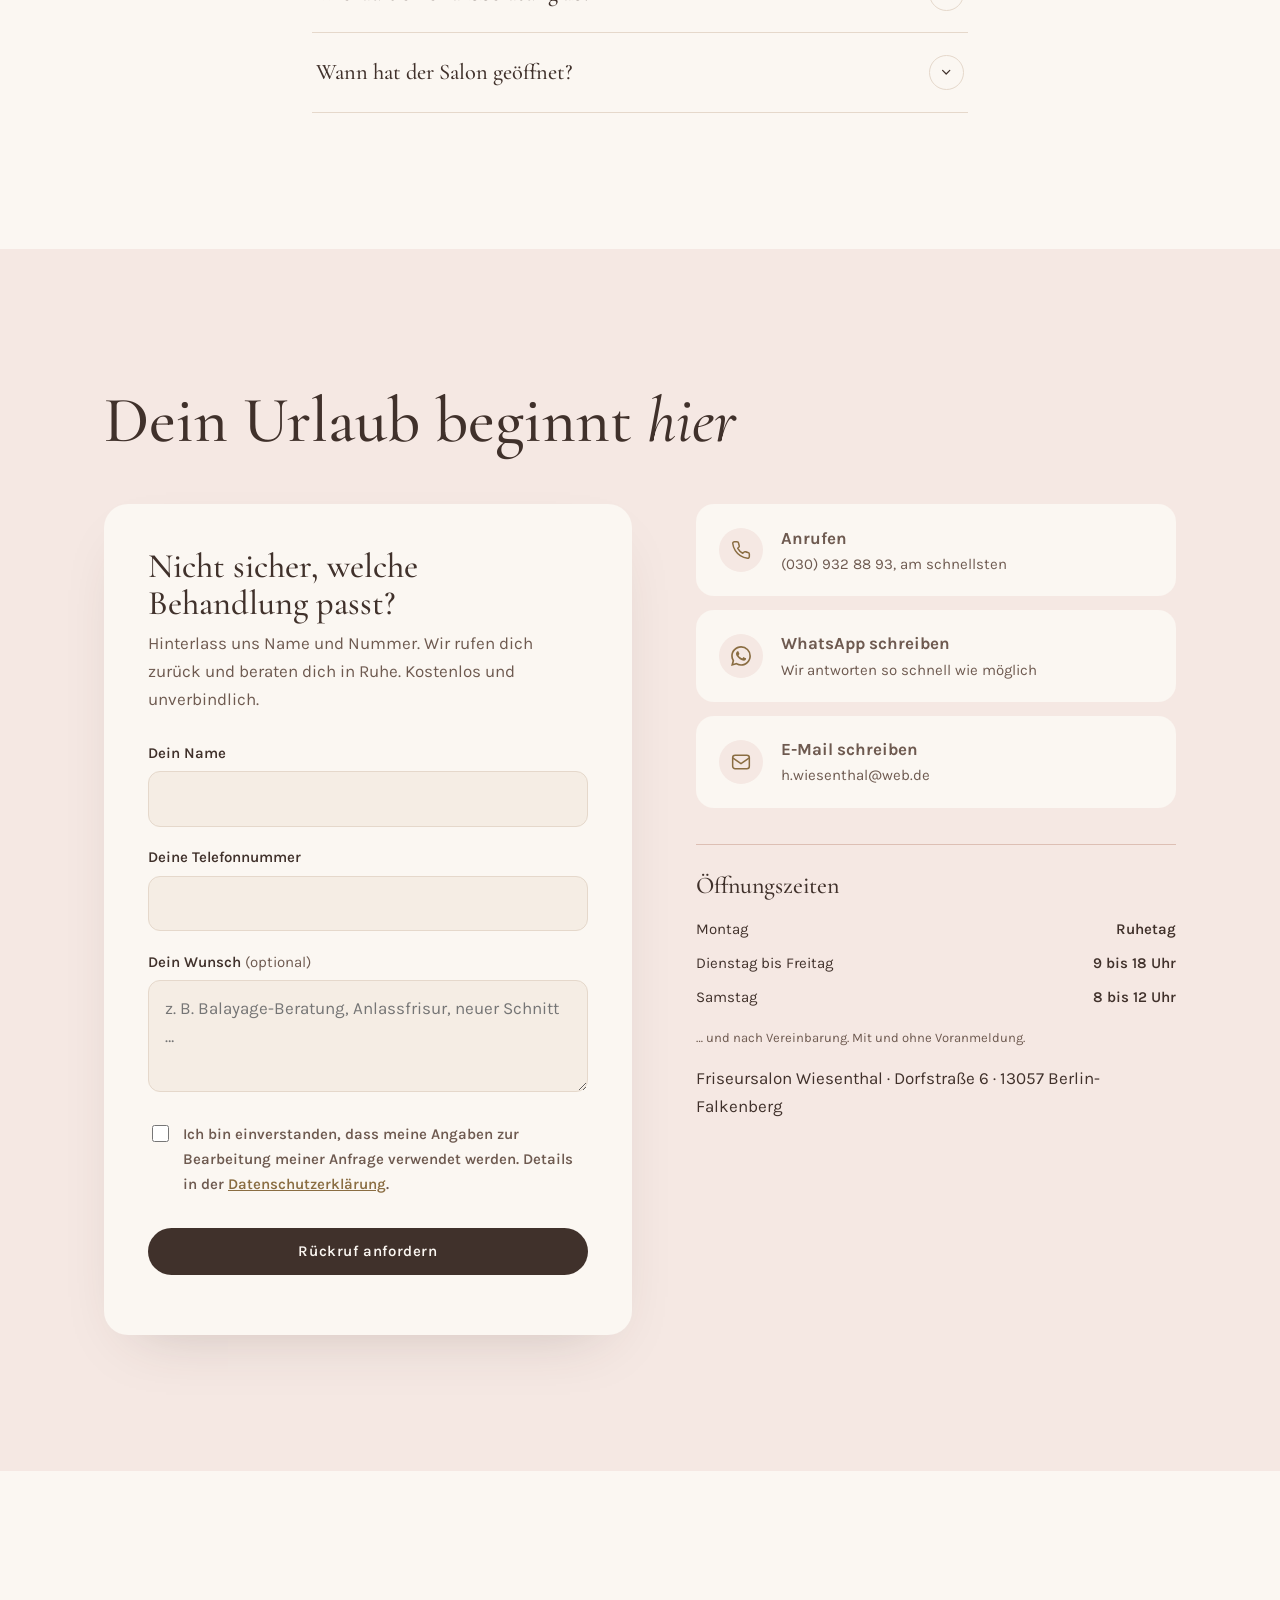
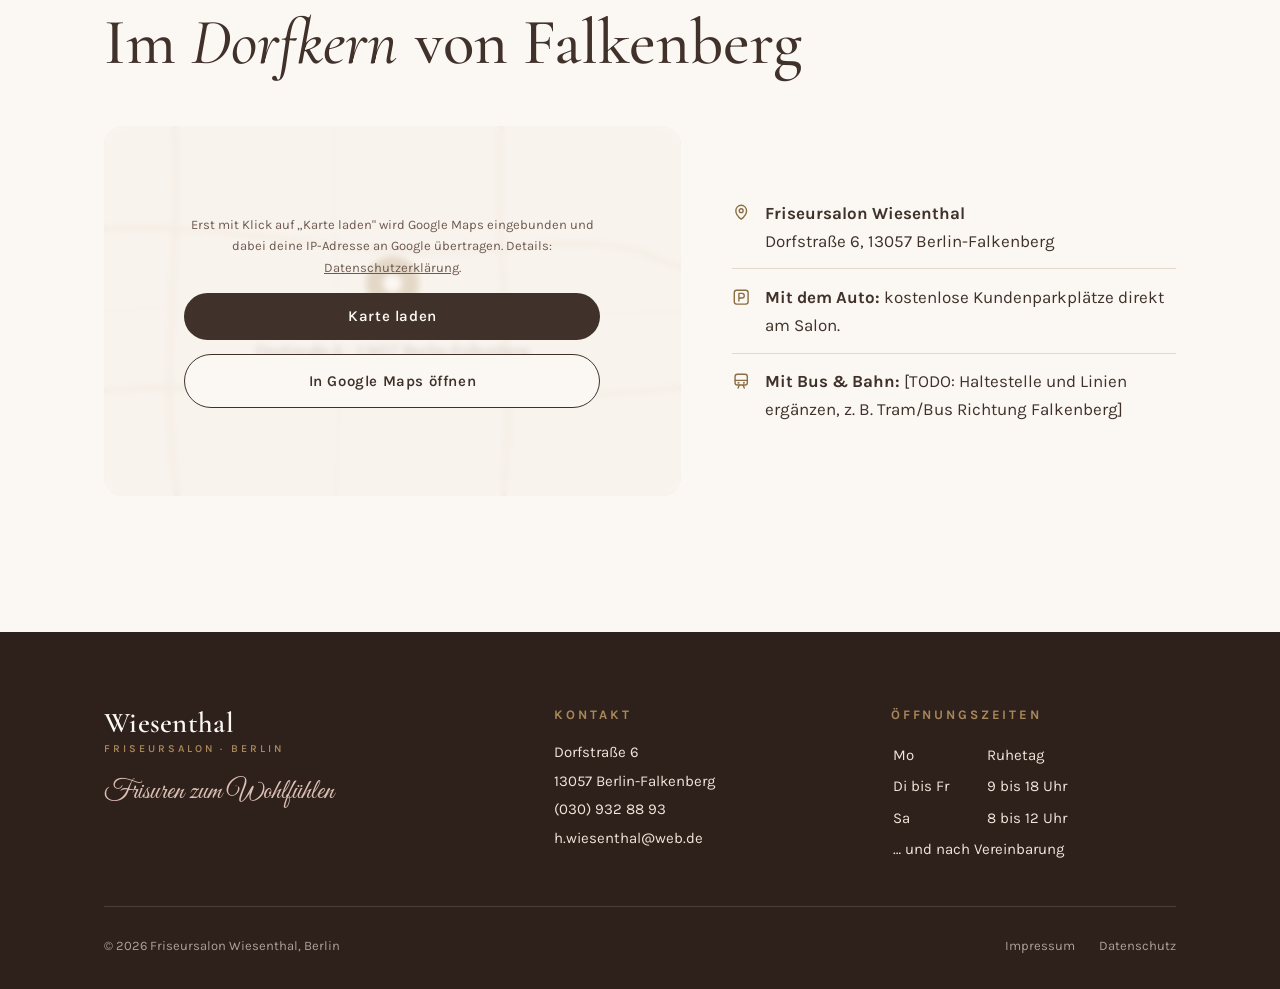
==== commit 67008976: "Redesign nach impeccable/emil-design-eng/taste-skill: AI-Tells entfernt - Display-Serif: Fraunces er" ====
--- a/index.html
+++ b/index.html
@@ -4,11 +4,12 @@
   <meta charset="UTF-8">
   <meta name="viewport" content="width=device-width, initial-scale=1.0">
 
-  <title>Friseursalon Wiesenthal — Dein Friseur in Berlin-Falkenberg | Damenfriseur, Farbe &amp; Balayage</title>
-  <meta name="description" content="Friseursalon Wiesenthal in Berlin-Falkenberg: Frisuren zum Wohlfühlen für Falkenberg, Hohenschönhausen, Ahrensfelde und Marzahn. Schnitt, Farbe, Strähnen &amp; Balayage. Mit und ohne Termin — Kundenparkplätze direkt am Salon. ☎ (030) 932 88 93">
+  <title>Friseursalon Wiesenthal: Dein Friseur in Berlin-Falkenberg | Damenfriseur, Farbe &amp; Balayage</title>
+  <meta name="description" content="Friseursalon Wiesenthal in Berlin-Falkenberg: Frisuren zum Wohlfühlen für Falkenberg, Hohenschönhausen, Ahrensfelde und Marzahn. Schnitt, Farbe, Strähnen &amp; Balayage. Mit und ohne Termin, Kundenparkplätze direkt am Salon. ☎ (030) 932 88 93">
 
   <link rel="icon" href="favicon.svg" type="image/svg+xml">
-  <link rel="preload" href="assets/fonts/fraunces-var.woff2" as="font" type="font/woff2" crossorigin>
+  <link rel="preload" href="assets/fonts/cormorant-var.woff2" as="font" type="font/woff2" crossorigin>
+  <link rel="preload" href="assets/fonts/cormorant-italic-var.woff2" as="font" type="font/woff2" crossorigin>
   <link rel="preload" href="assets/fonts/karla-var.woff2" as="font" type="font/woff2" crossorigin>
   <link rel="preload" href="assets/fonts/great-vibes.woff2" as="font" type="font/woff2" crossorigin>
   <link rel="stylesheet" href="css/style.css">
@@ -70,7 +71,7 @@
   <!-- ================= HEADER ================= -->
   <header class="site-header" id="top">
     <div class="wrap header-inner">
-      <a class="logo" href="#top" aria-label="Friseursalon Wiesenthal — zurück zum Seitenanfang">
+      <a class="logo" href="#top" aria-label="Friseursalon Wiesenthal, zurück zum Seitenanfang">
         Wiesenthal
         <span class="logo-sub">Friseursalon · Berlin</span>
       </a>
@@ -121,17 +122,16 @@
       </div>
       <div class="wrap">
         <div class="hero-content">
-          <p class="eyebrow hero-seq" style="--seq: 0">Friseursalon Wiesenthal · Berlin-Falkenberg</p>
           <h1 id="hero-title">
-            <span class="hero-seq" style="--seq: 1; display: block">Dein <span class="script">kleiner Urlaub</span></span>
-            <span class="hero-seq" style="--seq: 2; display: block">beim Friseur.</span>
+            <span class="hero-seq" style="--seq: 0; display: block">Dein <span class="script">kleiner Urlaub</span></span>
+            <span class="hero-seq" style="--seq: 1; display: block">beim Friseur.</span>
           </h1>
-          <p class="hero-sub hero-seq" style="--seq: 3">
-            Frisuren zum Wohlfühlen — bei uns nimmst du Platz, atmest durch
-            und gehst mit einem Lächeln nach Hause. Mitten in Berlin-Falkenberg,
-            mit und ohne Termin.
+          <p class="hero-sub hero-seq" style="--seq: 2">
+            Frisuren zum Wohlfühlen, mitten in Berlin-Falkenberg. Bei uns nimmst
+            du Platz, atmest durch und gehst mit einem Lächeln nach Hause.
+            Mit und ohne Termin.
           </p>
-          <div class="hero-ctas hero-seq" style="--seq: 4">
+          <div class="hero-ctas hero-seq" style="--seq: 3">
             <!-- Scrollt aktuell zur Kontakt-Sektion; später Buchungs-Widget (siehe Kontakt-Sektion) -->
             <a class="btn btn--primary" href="#kontakt">Termin vereinbaren</a>
             <a class="btn btn--ghost tel-tooltip" href="tel:+49309328893" data-tel="(030) 932 88 93">
@@ -140,7 +140,7 @@
             </a>
           </div>
           <!-- Echte Google-Rezension als Trust-Element — keine erfundenen Bewertungszahlen -->
-          <div class="hero-trust hero-seq" style="--seq: 5">
+          <div class="hero-trust hero-seq" style="--seq: 4">
             <span class="stars" role="img" aria-label="5 von 5 Sternen">
               <svg viewBox="0 0 24 24" aria-hidden="true"><path d="M12 2l2.9 6.26 6.6.71-4.95 4.52 1.36 6.51L12 16.77 6.09 20l1.36-6.51L2.5 8.97l6.6-.71z"/></svg>
               <svg viewBox="0 0 24 24" aria-hidden="true"><path d="M12 2l2.9 6.26 6.6.71-4.95 4.52 1.36 6.51L12 16.77 6.09 20l1.36-6.51L2.5 8.97l6.6-.71z"/></svg>
@@ -162,28 +162,27 @@
     <section id="salon" aria-labelledby="salon-title">
       <div class="wrap salon-grid">
         <div class="salon-text reveal">
-          <p class="eyebrow">Unser Salon</p>
-          <h2 id="salon-title">Ein Ort zum <span class="script">Durchatmen</span></h2>
+          <h2 id="salon-title">Ein Ort zum <em>Durchatmen</em></h2>
           <!-- TODO: KLÄREN MIT KUNDIN — Originaltext über die Salongestaltung von der alten
                Seite übernehmen und hier sprachlich poliert einsetzen. Der folgende Text ist
                ein Vorschlag auf Basis der Kernbotschaft „Frisuren zum Wohlfühlen". -->
           <p class="lead">
-            Wer zu uns kommt, soll sich vom ersten Schritt an wohlfühlen —
-            deshalb haben wir unseren Salon so eingerichtet, dass er sich
+            Wer zu uns kommt, soll sich vom ersten Schritt an wohlfühlen.
+            Deshalb haben wir unseren Salon so eingerichtet, dass er sich
             anfühlt wie ein kleiner Urlaub vom Alltag.
           </p>
           <p>
             Warmes Licht, ein Kaffee zur Begrüßung und Zeit für ein ehrliches
             Gespräch über deine Wünsche: Bei uns wirst du nicht abgefertigt,
             sondern beraten. Ob spontaner Besuch ohne Anmeldung oder fester
-            Termin — wir nehmen uns die Zeit, die deine Frisur braucht.
+            Termin: Wir nehmen uns die Zeit, die deine Frisur braucht.
           </p>
           <ul class="usp-list">
             <li>
               <span class="icon" aria-hidden="true">
                 <svg viewBox="0 0 24 24" fill="none" stroke="currentColor" stroke-width="1.8" stroke-linecap="round" stroke-linejoin="round"><circle cx="12" cy="12" r="9"/><path d="M12 7v5l3 2"/></svg>
               </span>
-              Mit &amp; ohne Termin — komm einfach vorbei
+              Mit &amp; ohne Termin, komm einfach vorbei
             </li>
             <li>
               <span class="icon" aria-hidden="true">
@@ -214,13 +213,12 @@
     <!-- ================= LEISTUNGEN ================= -->
     <section id="leistungen" class="services" aria-labelledby="services-title">
       <div class="wrap">
-        <div class="services-intro reveal">
-          <p class="eyebrow">Leistungen</p>
-          <h2 id="services-title">Alles für dein <span class="script">Wohlfühl</span>-Haar</h2>
+        <div class="section-intro reveal">
+          <h2 id="services-title">Schönes Haar, <em>ehrliche</em> Preise</h2>
           <p>
-            Ehrliche Beratung, faire Kiez-Preise und Handwerk, auf das wir stolz sind.
-            Alle Preise verstehen sich als Einstiegspreise — was deine Frisur genau
-            kostet, besprechen wir vorab in Ruhe mit dir.
+            Ehrliche Beratung, faire Kiez-Preise und Handwerk, auf das wir stolz
+            sind. Alle Preise verstehen sich als Einstiegspreise. Was deine Frisur
+            genau kostet, besprechen wir vorab in Ruhe mit dir.
           </p>
         </div>
 
@@ -243,13 +241,13 @@
               <div>
                 <div class="service-body">
                   <p>
-                    Waschen, Schneiden, Föhnen — abgestimmt auf dein Haar und deinen Alltag.
+                    Waschen, Schneiden, Föhnen: abgestimmt auf dein Haar und deinen Alltag.
                     Inklusive Beratung, Kopfmassage beim Waschen und Styling zum Abschluss.
                   </p>
                   <ul>
-                    <li>Damenhaarschnitt inkl. Waschen &amp; Föhnen — ab 32&nbsp;€</li>
-                    <li>Trockenhaarschnitt — ab 24&nbsp;€</li>
-                    <li>Föhnfrisur / Styling — ab 20&nbsp;€</li>
+                    <li>Damenhaarschnitt inkl. Waschen &amp; Föhnen ab 32&nbsp;€</li>
+                    <li>Trockenhaarschnitt ab 24&nbsp;€</li>
+                    <li>Föhnfrisur / Styling ab 20&nbsp;€</li>
                   </ul>
                 </div>
               </div>
@@ -273,13 +271,13 @@
                   <p>
                     Von der sanften Auffrischung bis zur Typveränderung: Ansatzfarbe,
                     Komplettfärbung, klassische Strähnen oder natürlich gewachsene
-                    Balayage — immer mit ausführlicher Farbberatung vorab.
+                    Balayage. Immer mit ausführlicher Farbberatung vorab.
                   </p>
                   <ul>
-                    <li>Ansatzfarbe — ab 45&nbsp;€</li>
-                    <li>Komplettfärbung — ab 60&nbsp;€</li>
-                    <li>Strähnen / Folientechnik — ab 65&nbsp;€</li>
-                    <li>Balayage inkl. Pflege — ab 95&nbsp;€</li>
+                    <li>Ansatzfarbe ab 45&nbsp;€</li>
+                    <li>Komplettfärbung ab 60&nbsp;€</li>
+                    <li>Strähnen / Folientechnik ab 65&nbsp;€</li>
+                    <li>Balayage inkl. Pflege ab 95&nbsp;€</li>
                   </ul>
                 </div>
               </div>
@@ -302,12 +300,12 @@
                 <div class="service-body">
                   <p>
                     Der Wellness-Teil deines kleinen Urlaubs: Intensivkuren,
-                    Kopfhautpflege und Aufbaupflege für strapaziertes Haar —
+                    Kopfhautpflege und Aufbaupflege für strapaziertes Haar,
                     als Extra oder kleine Auszeit zwischendurch.
                   </p>
                   <ul>
-                    <li>Intensivkur mit Einwirkzeit — ab 12&nbsp;€</li>
-                    <li>Aufbaupflege / Repair-Behandlung — ab 18&nbsp;€</li>
+                    <li>Intensivkur mit Einwirkzeit ab 12&nbsp;€</li>
+                    <li>Aufbaupflege / Repair-Behandlung ab 18&nbsp;€</li>
                   </ul>
                 </div>
               </div>
@@ -330,12 +328,12 @@
                 <div class="service-body">
                   <p>
                     Hochzeit, Jugendweihe, Familienfeier: Wir stecken, flechten und
-                    stylen deine Anlassfrisur — auf Wunsch mit Probetermin, damit am
+                    stylen deine Anlassfrisur, auf Wunsch mit Probetermin, damit am
                     großen Tag alles sitzt.
                   </p>
                   <ul>
-                    <li>Hochsteckfrisur — ab 45&nbsp;€</li>
-                    <li>Brautfrisur inkl. Probetermin — ab 85&nbsp;€</li>
+                    <li>Hochsteckfrisur ab 45&nbsp;€</li>
+                    <li>Brautfrisur inkl. Probetermin ab 85&nbsp;€</li>
                   </ul>
                 </div>
               </div>
@@ -357,12 +355,12 @@
               <div>
                 <div class="service-body">
                   <p>
-                    Auch Männer und Kinder sind bei uns herzlich willkommen —
+                    Auch Männer und Kinder sind bei uns herzlich willkommen,
                     unkompliziert, gern auch spontan ohne Termin.
                   </p>
                   <ul>
-                    <li>Herrenhaarschnitt — ab 18&nbsp;€</li>
-                    <li>Kinderhaarschnitt (bis 12 Jahre) — ab 15&nbsp;€</li>
+                    <li>Herrenhaarschnitt ab 18&nbsp;€</li>
+                    <li>Kinderhaarschnitt (bis 12 Jahre) ab 15&nbsp;€</li>
                   </ul>
                 </div>
               </div>
@@ -376,33 +374,34 @@
     <!-- ================= TEAM ================= -->
     <section id="team" aria-labelledby="team-title">
       <div class="wrap">
-        <div class="team-head reveal">
-          <div>
-            <p class="eyebrow">Unser Team</p>
-            <h2 id="team-title">Vier Frauen, <span class="script">ein Versprechen</span></h2>
-          </div>
+        <div class="section-intro reveal">
+          <h2 id="team-title">Vier Frauen, <em>ein Versprechen</em></h2>
+          <p>
+            Bei uns wirst du nicht von wechselnden Gesichtern bedient. Wer dich
+            heute berät, kennt deine Haare auch beim nächsten Besuch noch.
+          </p>
         </div>
 
         <!-- TODO: KLÄREN MIT KUNDIN — echte Teamfotos (Hochformat) und genaue
              Rollen/Qualifikationen (Meisterin? Ausbildung? Schwerpunkte?) -->
         <div class="team-track reveal" id="team-track">
           <article class="team-card">
-            <div class="arch"><img src="assets/img/team-1.svg" alt="Porträt von Hannelore Wiesenthal (Platzhalter — Foto folgt)" width="600" height="780" loading="lazy"></div>
+            <div class="arch"><img src="assets/img/team-1.svg" alt="Porträt von Hannelore Wiesenthal (Platzhalter, Foto folgt)" width="600" height="780" loading="lazy"></div>
             <h3 class="team-name">Hannelore Wiesenthal</h3>
             <p class="team-role">Salonleitung</p>
           </article>
           <article class="team-card">
-            <div class="arch"><img src="assets/img/team-2.svg" alt="Porträt von Silke Wiesenthal (Platzhalter — Foto folgt)" width="600" height="780" loading="lazy"></div>
+            <div class="arch"><img src="assets/img/team-2.svg" alt="Porträt von Silke Wiesenthal (Platzhalter, Foto folgt)" width="600" height="780" loading="lazy"></div>
             <h3 class="team-name">Silke Wiesenthal</h3>
             <p class="team-role">Friseurin</p>
           </article>
           <article class="team-card">
-            <div class="arch"><img src="assets/img/team-3.svg" alt="Porträt von Tatjana (Platzhalter — Foto folgt)" width="600" height="780" loading="lazy"></div>
+            <div class="arch"><img src="assets/img/team-3.svg" alt="Porträt von Tatjana (Platzhalter, Foto folgt)" width="600" height="780" loading="lazy"></div>
             <h3 class="team-name">Tatjana</h3>
             <p class="team-role">Friseurin</p>
           </article>
           <article class="team-card">
-            <div class="arch"><img src="assets/img/team-4.svg" alt="Porträt von Verena (Platzhalter — Foto folgt)" width="600" height="780" loading="lazy"></div>
+            <div class="arch"><img src="assets/img/team-4.svg" alt="Porträt von Verena (Platzhalter, Foto folgt)" width="600" height="780" loading="lazy"></div>
             <h3 class="team-name">Verena</h3>
             <p class="team-role">Friseurin</p>
           </article>
@@ -414,9 +413,8 @@
     <!-- ================= GALERIE / VORHER-NACHHER ================= -->
     <section id="galerie" class="gallery" aria-labelledby="gallery-title">
       <div class="wrap">
-        <div class="reveal" style="max-width: 44rem; margin-bottom: 3rem">
-          <p class="eyebrow">Galerie</p>
-          <h2 id="gallery-title">Vorher, nachher — <span class="script">wow</span></h2>
+        <div class="section-intro reveal">
+          <h2 id="gallery-title">Vorher und <em>nachher</em></h2>
           <p>Zieh den Regler zur Seite und sieh selbst, was ein guter Schnitt und die richtige Farbe verändern.</p>
         </div>
 
@@ -424,15 +422,15 @@
              Kundinnen einholen!). Aktuell Platzhalter. -->
         <div class="ba-grid reveal">
           <div class="ba-slider" data-ba tabindex="0" role="slider" aria-label="Vorher-Nachher-Vergleich 1: Regler mit Pfeiltasten oder Ziehen bewegen" aria-valuemin="0" aria-valuemax="100" aria-valuenow="50">
-            <img class="ba-before" src="assets/img/before-1.svg" alt="Vorher: Ausgangsfrisur (Platzhalter — Foto folgt)" width="900" height="640" loading="lazy">
-            <img class="ba-after" src="assets/img/after-1.svg" alt="Nachher: fertige Frisur mit frischer Farbe (Platzhalter — Foto folgt)" width="900" height="640" loading="lazy">
+            <img class="ba-before" src="assets/img/before-1.svg" alt="Vorher: Ausgangsfrisur (Platzhalter, Foto folgt)" width="900" height="640" loading="lazy">
+            <img class="ba-after" src="assets/img/after-1.svg" alt="Nachher: fertige Frisur mit frischer Farbe (Platzhalter, Foto folgt)" width="900" height="640" loading="lazy">
             <div class="ba-handle" aria-hidden="true"></div>
             <span class="ba-label ba-label--before" aria-hidden="true">Vorher</span>
             <span class="ba-label ba-label--after" aria-hidden="true">Nachher</span>
           </div>
           <div class="ba-slider" data-ba tabindex="0" role="slider" aria-label="Vorher-Nachher-Vergleich 2: Regler mit Pfeiltasten oder Ziehen bewegen" aria-valuemin="0" aria-valuemax="100" aria-valuenow="50">
-            <img class="ba-before" src="assets/img/before-2.svg" alt="Vorher: Ausgangsfrisur (Platzhalter — Foto folgt)" width="900" height="640" loading="lazy">
-            <img class="ba-after" src="assets/img/after-2.svg" alt="Nachher: fertige Frisur mit neuem Schnitt (Platzhalter — Foto folgt)" width="900" height="640" loading="lazy">
+            <img class="ba-before" src="assets/img/before-2.svg" alt="Vorher: Ausgangsfrisur (Platzhalter, Foto folgt)" width="900" height="640" loading="lazy">
+            <img class="ba-after" src="assets/img/after-2.svg" alt="Nachher: fertige Frisur mit neuem Schnitt (Platzhalter, Foto folgt)" width="900" height="640" loading="lazy">
             <div class="ba-handle" aria-hidden="true"></div>
             <span class="ba-label ba-label--before" aria-hidden="true">Vorher</span>
             <span class="ba-label ba-label--after" aria-hidden="true">Nachher</span>
@@ -441,10 +439,10 @@
 
         <!-- TODO: KLÄREN MIT KUNDIN — 4–8 Fotos fertiger Arbeiten für das Grid -->
         <div class="gallery-grid reveal">
-          <div class="arch"><img src="assets/img/gallery-1.svg" alt="Arbeitsprobe: Frisur aus dem Salon (Platzhalter — Foto folgt)" width="700" height="880" loading="lazy"></div>
-          <div class="arch"><img src="assets/img/gallery-2.svg" alt="Arbeitsprobe: Frisur aus dem Salon (Platzhalter — Foto folgt)" width="700" height="880" loading="lazy"></div>
-          <div class="arch"><img src="assets/img/gallery-3.svg" alt="Arbeitsprobe: Frisur aus dem Salon (Platzhalter — Foto folgt)" width="700" height="880" loading="lazy"></div>
-          <div class="arch"><img src="assets/img/gallery-4.svg" alt="Arbeitsprobe: Frisur aus dem Salon (Platzhalter — Foto folgt)" width="700" height="880" loading="lazy"></div>
+          <div class="arch"><img src="assets/img/gallery-1.svg" alt="Arbeitsprobe: Frisur aus dem Salon (Platzhalter, Foto folgt)" width="700" height="880" loading="lazy"></div>
+          <div class="arch"><img src="assets/img/gallery-2.svg" alt="Arbeitsprobe: Frisur aus dem Salon (Platzhalter, Foto folgt)" width="700" height="880" loading="lazy"></div>
+          <div class="arch"><img src="assets/img/gallery-3.svg" alt="Arbeitsprobe: Frisur aus dem Salon (Platzhalter, Foto folgt)" width="700" height="880" loading="lazy"></div>
+          <div class="arch"><img src="assets/img/gallery-4.svg" alt="Arbeitsprobe: Frisur aus dem Salon (Platzhalter, Foto folgt)" width="700" height="880" loading="lazy"></div>
         </div>
       </div>
     </section>
@@ -452,8 +450,7 @@
     <!-- ================= STIMMEN / GOOGLE ================= -->
     <section class="voices" aria-labelledby="voices-title">
       <div class="wrap reveal">
-        <p class="eyebrow" style="justify-content:center; width:100%">Das sagen unsere Kundinnen</p>
-        <h2 id="voices-title" class="visually-hidden" style="position:absolute; width:1px; height:1px; overflow:hidden; clip-path:inset(50%)">Kundenstimmen</h2>
+        <h2 id="voices-title" style="position:absolute; width:1px; height:1px; overflow:hidden; clip-path:inset(50%)">Kundenstimmen</h2>
         <!-- Struktur bewusst als Liste angelegt: weitere echte Google-Rezensionen können
              hier später einfach als zusätzliche <figure class="big-quote"> ergänzt werden. -->
         <figure class="big-quote">
@@ -480,10 +477,9 @@
     </section>
 
     <!-- ================= FAQ ================= -->
-    <section class="faq" aria-labelledby="faq-title" style="padding-top: 0">
+    <section class="faq" aria-labelledby="faq-title">
       <div class="wrap reveal">
-        <p class="eyebrow">Häufige Fragen</p>
-        <h2 id="faq-title">Gut zu wissen</h2>
+        <h2 id="faq-title">Gut zu <em>wissen</em></h2>
 
         <div class="faq-list">
           <div class="faq-item">
@@ -495,7 +491,7 @@
             </h3>
             <div class="faq-panel" id="faq-1"><div><div class="faq-body">
               <p>
-                Nein — bei uns geht beides. Du kannst spontan vorbeikommen oder dir
+                Nein, bei uns geht beides. Du kannst spontan vorbeikommen oder dir
                 telefonisch bzw. per WhatsApp einen festen Termin sichern. Für
                 Farbbehandlungen und Anlassfrisuren empfehlen wir eine Anmeldung,
                 damit wir genug Zeit für dich einplanen können.
@@ -513,7 +509,7 @@
             <div class="faq-panel" id="faq-2"><div><div class="faq-body">
               <p>
                 Direkt am Salon: Wir haben eigene Kundenparkplätze in der
-                Dorfstraße 6 — du musst also nicht suchen und nichts bezahlen.
+                Dorfstraße 6. Du musst also nicht suchen und nichts bezahlen.
               </p>
             </div></div></div>
           </div>
@@ -530,7 +526,7 @@
               <p>
                 Ein Damenhaarschnitt inklusive Waschen und Föhnen beginnt bei uns
                 bei etwa 32&nbsp;€. Den genauen Preis nennen wir dir vor der
-                Behandlung — abhängig von Haarlänge und Aufwand, ohne Überraschungen
+                Behandlung, abhängig von Haarlänge und Aufwand. Ohne Überraschungen
                 an der Kasse.
               </p>
             </div></div></div>
@@ -546,7 +542,7 @@
             <div class="faq-panel" id="faq-4"><div><div class="faq-body">
               <p>
                 Ja, sehr gern! Herren- und Kinderhaarschnitte gehören fest zu unserem
-                Angebot — unkompliziert und gern auch ohne Voranmeldung.
+                Angebot, unkompliziert und gern auch ohne Voranmeldung.
               </p>
             </div></div></div>
           </div>
@@ -561,7 +557,7 @@
             <div class="faq-panel" id="faq-5"><div><div class="faq-body">
               <p>
                 Vor jeder Farbbehandlung schauen wir uns gemeinsam dein Haar an:
-                Ausgangsfarbe, Haarzustand, dein Wunschbild — gern auch anhand von
+                Ausgangsfarbe, Haarzustand, dein Wunschbild, gern auch anhand von
                 Fotos, die du mitbringst. Wir sagen dir ehrlich, was in einer Sitzung
                 machbar ist, was dein Haar schont und was es kostet. Erst dann geht's los.
               </p>
@@ -577,7 +573,7 @@
             </h3>
             <div class="faq-panel" id="faq-6"><div><div class="faq-body">
               <p>
-                Dienstag bis Freitag von 9 bis 18 Uhr und Samstag von 8 bis 12 Uhr —
+                Dienstag bis Freitag von 9 bis 18 Uhr und Samstag von 8 bis 12 Uhr,
                 außerdem nach Vereinbarung. Montag ist unser Ruhetag.
               </p>
             </div></div></div>
@@ -602,15 +598,14 @@
       -->
       <div class="wrap">
         <div class="reveal" style="max-width: 44rem; margin-bottom: 3rem">
-          <p class="eyebrow">Termin &amp; Kontakt</p>
-          <h2 id="contact-title">Dein Urlaub beginnt <span class="script">hier</span></h2>
+          <h2 id="contact-title">Dein Urlaub beginnt <em>hier</em></h2>
         </div>
 
         <div class="contact-grid">
           <div class="callback-card reveal">
             <h3>Nicht sicher, welche Behandlung passt?</h3>
             <p>
-              Hinterlass uns Name und Nummer — wir rufen dich zurück und
+              Hinterlass uns Name und Nummer. Wir rufen dich zurück und
               beraten dich in Ruhe. Kostenlos und unverbindlich.
             </p>
             <form id="callback-form" novalidate>
@@ -649,7 +644,7 @@
                 </span>
                 <span>
                   <strong>Anrufen</strong>
-                  <span>(030) 932 88 93 — am schnellsten</span>
+                  <span>(030) 932 88 93, am schnellsten</span>
                 </span>
               </a>
               <a class="contact-way" href="https://wa.me/49309328893?text=Hallo!%20Ich%20w%C3%BCrde%20gern%20einen%20Termin%20vereinbaren.%20Mein%20Wunsch%3A%20" target="_blank" rel="noopener">
@@ -676,8 +671,8 @@
               <h3>Öffnungszeiten</h3>
               <table class="hours-table">
                 <tr><td>Montag</td><td>Ruhetag</td></tr>
-                <tr><td>Dienstag – Freitag</td><td>9:00 – 18:00 Uhr</td></tr>
-                <tr><td>Samstag</td><td>8:00 – 12:00 Uhr</td></tr>
+                <tr><td>Dienstag bis Freitag</td><td>9 bis 18 Uhr</td></tr>
+                <tr><td>Samstag</td><td>8 bis 12 Uhr</td></tr>
               </table>
               <p class="hours-note">… und nach Vereinbarung. Mit und ohne Voranmeldung.</p>
               <address style="font-style:normal; margin-top:1rem">
@@ -693,8 +688,7 @@
     <section id="anfahrt" aria-labelledby="route-title">
       <div class="wrap">
         <div class="reveal" style="max-width: 44rem; margin-bottom: 3rem">
-          <p class="eyebrow">Anfahrt</p>
-          <h2 id="route-title">Du findest uns im <span class="script">Dorfkern</span> von Falkenberg</h2>
+          <h2 id="route-title">Im <em>Dorfkern</em> von Falkenberg</h2>
         </div>
         <div class="route-grid">
           <!-- Google Maps DSGVO-konform: Karte lädt erst nach aktiver Einwilligung (Zwei-Klick) -->
@@ -725,7 +719,7 @@
             <div class="route-line">
               <span class="icon" aria-hidden="true"><svg viewBox="0 0 24 24" fill="none" stroke="currentColor" stroke-width="1.8" stroke-linecap="round" stroke-linejoin="round"><rect x="4" y="3" width="16" height="14" rx="3"/><path d="M4 11h16M8 21l1.5-4M16 21l-1.5-4"/><circle cx="8.5" cy="14" r=".5"/><circle cx="15.5" cy="14" r=".5"/></svg></span>
               <!-- TODO: KLÄREN MIT KUNDIN — nächstgelegene Tram-/Bus-Haltestelle und Linien -->
-              <p style="margin:0"><strong>Mit Bus &amp; Bahn:</strong> [TODO: Haltestelle und Linien ergänzen — z. B. Tram/Bus Richtung Falkenberg]</p>
+              <p style="margin:0"><strong>Mit Bus &amp; Bahn:</strong> [TODO: Haltestelle und Linien ergänzen, z. B. Tram/Bus Richtung Falkenberg]</p>
             </div>
           </div>
         </div>
@@ -757,8 +751,8 @@
           <h3>Öffnungszeiten</h3>
           <table class="footer-hours">
             <tr><td>Mo</td><td>Ruhetag</td></tr>
-            <tr><td>Di – Fr</td><td>9 – 18 Uhr</td></tr>
-            <tr><td>Sa</td><td>8 – 12 Uhr</td></tr>
+            <tr><td>Di bis Fr</td><td>9 bis 18 Uhr</td></tr>
+            <tr><td>Sa</td><td>8 bis 12 Uhr</td></tr>
             <tr><td colspan="2">… und nach Vereinbarung</td></tr>
           </table>
         </div>
--- a/css/style.css
+++ b/css/style.css
@@ -1,20 +1,23 @@
 /* =====================================================================
    Friseursalon Wiesenthal — Berlin-Falkenberg
-   Design-System: „Der kleine Urlaub beim Friseur"
+   Design-System v2: „Der kleine Urlaub beim Friseur"
    Porzellan · Puderrosé · Espresso · Champagner-Gold (nur Mikro-Details)
+   Überarbeitet nach impeccable / emil-design-eng / design-taste-frontend:
+   keine Eyebrow-Labels, Emphasis als Kursiv derselben Familie, Script nur
+   im Hero & Footer, ein bewusster dunkler Kontrastmoment (Stimmen).
    ===================================================================== */
 
 /* ---------- Fonts (self-hosted, DSGVO-konform — keine externen Requests) */
 @font-face {
-  font-family: 'Fraunces';
-  src: url('../assets/fonts/fraunces-var.woff2') format('woff2-variations');
+  font-family: 'Cormorant Garamond';
+  src: url('../assets/fonts/cormorant-var.woff2') format('woff2-variations');
   font-weight: 300 700;
   font-style: normal;
   font-display: swap;
 }
 @font-face {
-  font-family: 'Fraunces';
-  src: url('../assets/fonts/fraunces-italic-var.woff2') format('woff2-variations');
+  font-family: 'Cormorant Garamond';
+  src: url('../assets/fonts/cormorant-italic-var.woff2') format('woff2-variations');
   font-weight: 300 700;
   font-style: italic;
   font-display: swap;
@@ -43,25 +46,25 @@
   --blush-hell: #F5E8E3;       /* Hover-Zustände, zarte Flächen */
   --blush-tief: #DDBFB4;       /* Bild-Hintergründe, Akzentflächen */
   --espresso: #40312B;         /* Text — warmes Espresso, kein Schwarz */
-  --espresso-tief: #2E211C;    /* Footer, dunkle Flächen */
+  --espresso-tief: #2E211C;    /* Stimmen-Block, Footer */
   --espresso-soft: #6E5A50;    /* Sekundärtext */
   --gold: #A8875A;             /* Champagner-Gold — NUR Linien, Icons, Sterne */
   --gold-text: #8A6D42;        /* Gold für kleinen Text (AA-tauglich auf Porzellan) */
   --linie: #E5D8CB;            /* Hairlines */
 
   /* Typografie */
-  --font-display: 'Fraunces', Georgia, 'Times New Roman', serif;
+  --font-display: 'Cormorant Garamond', Georgia, 'Times New Roman', serif;
   --font-body: 'Karla', 'Segoe UI', system-ui, sans-serif;
   --font-script: 'Great Vibes', cursive;
 
-  /* Skala (fluid) */
+  /* Skala (fluid) — Cormorant läuft klein, daher größere Display-Stufen */
   --text-xs: 0.8125rem;
   --text-sm: 0.9375rem;
   --text-base: 1.0625rem;
   --text-lg: clamp(1.125rem, 1rem + 0.6vw, 1.375rem);
-  --text-h3: clamp(1.375rem, 1.2rem + 0.9vw, 1.75rem);
-  --text-h2: clamp(2rem, 1.5rem + 2.2vw, 3.25rem);
-  --text-h1: clamp(2.5rem, 1.8rem + 3.6vw, 4.5rem);
+  --text-h3: clamp(1.65rem, 1.4rem + 1.1vw, 2.15rem);
+  --text-h2: clamp(2.5rem, 1.9rem + 2.7vw, 4.1rem);
+  --text-h1: clamp(3.1rem, 2rem + 4vw, 4.75rem);
 
   /* Rhythmus */
   --space-section: clamp(4.5rem, 3rem + 7vw, 8.5rem);
@@ -71,8 +74,8 @@
   /* Signature: die Arch-Maske — „Tür in die Wohlfühloase" */
   --arch: 999px 999px 24px 24px / 55% 55% 24px 24px;
 
-  /* Motion (Prinzip: kurz, ease-out, transform/opacity, Feedback statt Show) */
-  --ease-out: cubic-bezier(0.22, 1, 0.36, 1);
+  /* Motion — kurze, entschlossene ease-out-Kurven (emil-design-eng) */
+  --ease-out: cubic-bezier(0.23, 1, 0.32, 1);
   --dur-fast: 150ms;
   --dur-base: 200ms;
   --dur-reveal: 250ms;
@@ -104,13 +107,23 @@
 h1, h2, h3 {
   font-family: var(--font-display);
   font-weight: 500;
-  line-height: 1.12;
-  margin: 0 0 0.6em;
-  letter-spacing: -0.01em;
+  line-height: 1.08;
+  margin: 0 0 0.55em;
+  letter-spacing: 0;
+  text-wrap: balance;
 }
 h1 { font-size: var(--text-h1); }
 h2 { font-size: var(--text-h2); }
 h3 { font-size: var(--text-h3); }
+
+/* Emphasis in Headlines: Kursiv derselben Familie, keine Fremdschrift */
+h1 em, h2 em, h3 em {
+  font-style: italic;
+  font-weight: 450;
+  /* Kursive Unterlängen (g, j, p …) nicht beschneiden */
+  line-height: 1.1;
+  padding-right: 0.05em;
+}
 
 p { margin: 0 0 1em; }
 a { color: inherit; }
@@ -144,7 +157,7 @@
   padding-inline: var(--pad-x);
 }
 
-/* Script-Akzent — NUR für einzelne emotionale Worte */
+/* Script-Akzent — NUR Hero-Headline und Footer-Claim */
 .script {
   font-family: var(--font-script);
   font-weight: 400;
@@ -153,26 +166,11 @@
   color: var(--gold-text);
 }
 
-/* Sektions-Eyebrow: kleine Gold-Zeile über Headlines */
-.eyebrow {
-  display: inline-flex;
-  align-items: center;
-  gap: 0.75rem;
-  font-size: var(--text-xs);
-  font-weight: 600;
-  letter-spacing: 0.22em;
-  text-transform: uppercase;
-  color: var(--gold-text);
-  margin-bottom: 1.1rem;
-}
-.eyebrow::before {
-  content: '';
-  width: 2.25rem;
-  height: 1px;
-  background: var(--gold);
-}
-
 section { padding-block: var(--space-section); }
+
+/* Sektions-Einleitungen: Headline + kurzer Absatz, kein Label darüber */
+.section-intro { max-width: 44rem; margin-bottom: clamp(2.25rem, 5vw, 3.5rem); }
+.section-intro p { color: var(--espresso-soft); text-wrap: pretty; }
 
 /* ---------- Scroll-Reveal (JS setzt .is-visible; einmalig) */
 .reveal {
@@ -185,7 +183,8 @@
 .no-js .reveal { opacity: 1; transform: none; }
 
 /* =====================================================================
-   BUTTONS
+   BUTTONS — Press-Feedback per scale (emil-design-eng), Hover nur auf
+   echten Pointer-Geräten
    ===================================================================== */
 .btn {
   display: inline-flex;
@@ -208,18 +207,18 @@
               background-color var(--dur-fast) var(--ease-out),
               border-color var(--dur-fast) var(--ease-out);
 }
-.btn:hover {
-  transform: translateY(-2px);
-  box-shadow: 0 10px 24px -12px rgba(64, 49, 43, 0.35);
-}
-.btn:active { transform: translateY(0); box-shadow: 0 3px 10px -8px rgba(64, 49, 43, 0.3); }
+@media (hover: hover) and (pointer: fine) {
+  .btn:hover {
+    transform: translateY(-2px);
+    box-shadow: 0 10px 24px -12px rgba(64, 49, 43, 0.35);
+  }
+  .btn--primary:hover { background: var(--espresso-tief); }
+  .btn--ghost:hover { background: var(--blush-hell); }
+}
+.btn:active { transform: scale(0.97); box-shadow: none; }
 
 .btn--primary { background: var(--espresso); color: var(--porzellan); }
-.btn--primary:hover { background: var(--espresso-tief); }
-
 .btn--ghost { border-color: var(--espresso); }
-.btn--ghost:hover { background: var(--blush-hell); }
-
 .btn--light { background: var(--porzellan); color: var(--espresso); }
 
 .btn .icon { width: 1.05em; height: 1.05em; flex: none; }
@@ -243,7 +242,7 @@
   pointer-events: none;
   transition: opacity var(--dur-fast) var(--ease-out), translate var(--dur-fast) var(--ease-out);
 }
-@media (hover: hover) {
+@media (hover: hover) and (pointer: fine) {
   .tel-tooltip:hover::after, .tel-tooltip:focus-visible::after {
     opacity: 1;
     translate: -50% 0;
@@ -251,7 +250,7 @@
 }
 
 /* =====================================================================
-   HEADER (sticky, schrumpft beim Scrollen)
+   HEADER (sticky, schrumpft beim Scrollen — IO-Sentinel statt Scroll-Event)
    ===================================================================== */
 .site-header {
   position: sticky;
@@ -277,11 +276,11 @@
 
 .logo {
   font-family: var(--font-display);
-  font-size: 1.35rem;
+  font-size: 1.6rem;
   font-weight: 600;
   letter-spacing: 0.01em;
   text-decoration: none;
-  line-height: 1.1;
+  line-height: 1.05;
 }
 .logo .logo-sub {
   display: block;
@@ -291,7 +290,7 @@
   letter-spacing: 0.28em;
   text-transform: uppercase;
   color: var(--gold-text);
-  margin-top: 0.15rem;
+  margin-top: 0.2rem;
 }
 
 .main-nav ul {
@@ -319,7 +318,9 @@
   transform-origin: left;
   transition: transform var(--dur-base) var(--ease-out);
 }
-.main-nav a:hover::after { transform: scaleX(1); }
+@media (hover: hover) and (pointer: fine) {
+  .main-nav a:hover::after { transform: scaleX(1); }
+}
 
 .header-ctas { display: flex; align-items: center; gap: 0.6rem; }
 .header-ctas .btn { padding: 0.6rem 1.25rem; }
@@ -374,8 +375,9 @@
   .main-nav a {
     display: block;
     padding: 0.85rem 0;
-    font-size: 1.1rem;
+    font-size: 1.35rem;
     font-family: var(--font-display);
+    font-weight: 500;
     border-bottom: 1px solid var(--linie);
   }
   .main-nav a::after { display: none; }
@@ -389,7 +391,7 @@
   min-height: clamp(34rem, 92svh, 52rem);
   display: flex;
   align-items: center;
-  padding-block: clamp(5rem, 10vh, 8rem);
+  padding-block: clamp(4rem, 9vh, 6rem);
   overflow: hidden;
   isolation: isolate;
 }
@@ -414,19 +416,11 @@
     linear-gradient(to top, rgba(251, 247, 242, 0.85) 0%, rgba(251, 247, 242, 0) 30%);
 }
 
-.hero-content { max-width: 38rem; }
-
-.hero-kicker {
-  font-family: var(--font-script);
-  font-size: clamp(1.6rem, 1.2rem + 1.6vw, 2.4rem);
-  color: var(--gold-text);
-  display: block;
-  margin-bottom: 0.4rem;
-  /* Script-Zeile über der Headline */
-}
-.hero h1 { margin-bottom: 0.5em; }
+.hero-content { max-width: 42rem; }
+
+.hero h1 { margin-bottom: 0.4em; }
 .hero h1 .script {
-  font-size: 1.18em;
+  font-size: 1.12em;
   line-height: 0.9;
   display: inline-block;
   padding-right: 0.12em; /* Great-Vibes-Schwung nicht abschneiden */
@@ -436,6 +430,7 @@
   color: var(--espresso-soft);
   max-width: 30rem;
   margin-bottom: 2rem;
+  text-wrap: pretty;
 }
 .hero-ctas { display: flex; flex-wrap: wrap; gap: 0.8rem; margin-bottom: 2.25rem; }
 
@@ -482,8 +477,9 @@
 }
 .salon-text .lead {
   font-family: var(--font-display);
-  font-size: var(--text-lg);
+  font-size: clamp(1.35rem, 1.15rem + 0.9vw, 1.7rem);
   font-style: italic;
+  line-height: 1.4;
   color: var(--espresso-soft);
 }
 
@@ -537,7 +533,8 @@
   border-radius: 20px;
   font-family: var(--font-display);
   font-style: italic;
-  font-size: var(--text-lg);
+  font-size: clamp(1.3rem, 1.15rem + 0.7vw, 1.6rem);
+  line-height: 1.35;
   color: var(--espresso);
 }
 .motto p { margin: 0; }
@@ -549,9 +546,10 @@
 
 /* =====================================================================
    LEISTUNGEN — nummerierte, expandierende Liste
+   (Die Nummern sind hier begründet: Kundinnen vergleichen die Kategorien
+   real der Reihe nach, die Liste ist eine bewusste Sequenz.)
    ===================================================================== */
 .services { background: var(--porzellan-tief); }
-.services-intro { max-width: 44rem; margin-bottom: 3rem; }
 
 .service-list { border-top: 1px solid var(--linie); }
 .service-item { border-bottom: 1px solid var(--linie); }
@@ -571,11 +569,14 @@
   color: inherit;
   transition: background-color var(--dur-fast) var(--ease-out);
 }
-.service-trigger:hover { background: var(--blush-hell); }
+@media (hover: hover) and (pointer: fine) {
+  .service-trigger:hover { background: var(--blush-hell); }
+}
 
 .service-no {
   font-family: var(--font-display);
-  font-size: var(--text-sm);
+  font-size: 1.05rem;
+  font-style: italic;
   color: var(--gold-text);
   font-variant-numeric: tabular-nums;
 }
@@ -583,7 +584,7 @@
   font-family: var(--font-display);
   font-size: var(--text-h3);
   font-weight: 500;
-  line-height: 1.15;
+  line-height: 1.12;
 }
 .service-price {
   font-size: var(--text-sm);
@@ -632,8 +633,6 @@
 /* =====================================================================
    TEAM — Desktop-Grid, Mobile-Scroll-Snap-Karussell
    ===================================================================== */
-.team-head { display: flex; align-items: flex-end; justify-content: space-between; gap: 2rem; margin-bottom: 3rem; }
-
 .team-track {
   display: grid;
   grid-template-columns: repeat(4, 1fr);
@@ -642,12 +641,12 @@
 .team-card { text-align: center; }
 .team-card .arch { aspect-ratio: 3 / 3.9; margin-bottom: 1.1rem; background: var(--blush); }
 .team-card .arch img { transition: transform var(--dur-base) var(--ease-out); }
-@media (hover: hover) {
+@media (hover: hover) and (pointer: fine) {
   .team-card:hover .arch img { transform: scale(1.04); }
 }
 .team-name {
   font-family: var(--font-display);
-  font-size: 1.3rem;
+  font-size: 1.55rem;
   font-weight: 500;
   margin: 0 0 0.15rem;
 }
@@ -773,7 +772,7 @@
 }
 .gallery-grid .arch { aspect-ratio: 7 / 8.8; }
 .gallery-grid .arch img { transition: transform var(--dur-base) var(--ease-out); }
-@media (hover: hover) {
+@media (hover: hover) and (pointer: fine) {
   .gallery-grid .arch:hover img { transform: scale(1.04); }
 }
 
@@ -793,48 +792,52 @@
 }
 
 /* =====================================================================
-   STIMMEN / GOOGLE
-   ===================================================================== */
-.voices { text-align: center; }
+   STIMMEN / GOOGLE — der eine bewusste dunkle Moment der Seite:
+   Abendlicht im Salon. Ein Themenwechsel als Komposition, nicht als Deko.
+   ===================================================================== */
+.voices {
+  background: var(--espresso-tief);
+  color: #F3EAE0;
+  text-align: center;
+}
 .voices .wrap { max-width: 52rem; }
 .big-quote {
   position: relative;
-  margin: 0 0 2rem;
-  padding-top: 3.5rem;
-}
-.big-quote::before {
-  content: '\201E';
-  position: absolute;
-  top: -1.2rem;
-  left: 50%;
-  translate: -50%;
-  font-family: var(--font-script);
-  font-size: 7rem;
-  line-height: 1;
-  color: var(--blush-tief);
-  pointer-events: none;
+  margin: 0 0 2.25rem;
 }
 .big-quote p {
   font-family: var(--font-display);
   font-style: italic;
-  font-size: clamp(1.4rem, 1.1rem + 1.6vw, 2.1rem);
-  line-height: 1.35;
+  font-size: clamp(1.7rem, 1.3rem + 2vw, 2.7rem);
+  line-height: 1.3;
   margin-bottom: 1.5rem;
-}
-.big-quote .stars { justify-content: center; display: flex; margin-bottom: 1rem; }
+  color: var(--porzellan);
+  text-wrap: balance;
+}
+.big-quote .stars { justify-content: center; display: flex; margin-bottom: 1.5rem; }
 .big-quote .stars svg { width: 18px; height: 18px; }
 .big-quote cite {
   font-style: normal;
   font-size: var(--text-sm);
   letter-spacing: 0.08em;
-  color: var(--espresso-soft);
+  color: var(--blush-tief);
+}
+.voices .btn--ghost {
+  border-color: rgba(243, 234, 224, 0.5);
+  color: #F3EAE0;
+}
+@media (hover: hover) and (pointer: fine) {
+  .voices .btn--ghost:hover {
+    background: rgba(243, 234, 224, 0.1);
+    box-shadow: none;
+  }
 }
 
 /* =====================================================================
    FAQ
    ===================================================================== */
 .faq .wrap { max-width: 46rem; }
-.faq-list { border-top: 1px solid var(--linie); margin-top: 3rem; }
+.faq-list { border-top: 1px solid var(--linie); margin-top: clamp(2rem, 4vw, 3rem); }
 .faq-item { border-bottom: 1px solid var(--linie); }
 .faq-trigger {
   display: flex;
@@ -848,12 +851,15 @@
   cursor: pointer;
   text-align: left;
   font-family: var(--font-display);
-  font-size: 1.2rem;
+  font-size: 1.4rem;
   font-weight: 500;
+  line-height: 1.25;
   color: inherit;
   transition: color var(--dur-fast) var(--ease-out);
 }
-.faq-trigger:hover { color: var(--gold-text); }
+@media (hover: hover) and (pointer: fine) {
+  .faq-trigger:hover { color: var(--gold-text); }
+}
 .faq-trigger .service-chevron { flex: none; }
 .faq-trigger[aria-expanded="true"] .service-chevron { transform: rotate(180deg); border-color: var(--gold); }
 .faq-panel {
@@ -950,12 +956,14 @@
   text-decoration: none;
   transition: transform var(--dur-fast) var(--ease-out), box-shadow var(--dur-fast) var(--ease-out), border-color var(--dur-fast) var(--ease-out);
 }
-.contact-way:hover {
-  transform: translateY(-2px);
-  box-shadow: 0 12px 28px -16px rgba(64, 49, 43, 0.3);
-  border-color: var(--blush-tief);
-}
-.contact-way:active { transform: translateY(0); }
+@media (hover: hover) and (pointer: fine) {
+  .contact-way:hover {
+    transform: translateY(-2px);
+    box-shadow: 0 12px 28px -16px rgba(64, 49, 43, 0.3);
+    border-color: var(--blush-tief);
+  }
+}
+.contact-way:active { transform: scale(0.98); }
 .contact-way .icon {
   width: 2.75rem; height: 2.75rem;
   flex: none;
@@ -970,7 +978,7 @@
 .contact-way span { font-size: var(--text-sm); color: var(--espresso-soft); }
 
 .hours-card { border-top: 1px solid var(--blush-tief); padding-top: 1.75rem; }
-.hours-card h3 { font-size: 1.2rem; }
+.hours-card h3 { font-size: 1.5rem; }
 .hours-table { width: 100%; border-collapse: collapse; font-size: var(--text-sm); }
 .hours-table td { padding: 0.3rem 0; vertical-align: top; }
 .hours-table td:last-child { text-align: right; font-weight: 600; }
@@ -1053,7 +1061,7 @@
   padding-bottom: 2.5rem;
   border-bottom: 1px solid rgba(239, 229, 218, 0.15);
 }
-.footer-brand .logo { color: var(--porzellan); font-size: 1.5rem; }
+.footer-brand .logo { color: var(--porzellan); font-size: 1.8rem; }
 .footer-brand .logo-sub { color: var(--gold); }
 .footer-claim {
   font-family: var(--font-script);
@@ -1091,7 +1099,7 @@
 }
 
 /* =====================================================================
-   STICKY MOBILE CTA (erscheint nach 60 % Scroll-Tiefe)
+   STICKY MOBILE CTA (erscheint ab der Galerie, IO-gesteuert)
    ===================================================================== */
 .mobile-cta {
   position: fixed;
@@ -1126,6 +1134,7 @@
 .mobile-cta .cta-close svg { width: 1rem; height: 1rem; }
 @media (max-width: 56rem) {
   .mobile-cta { display: flex; }
+  .mobile-cta[hidden] { display: none; }
 }
 
 /* =====================================================================
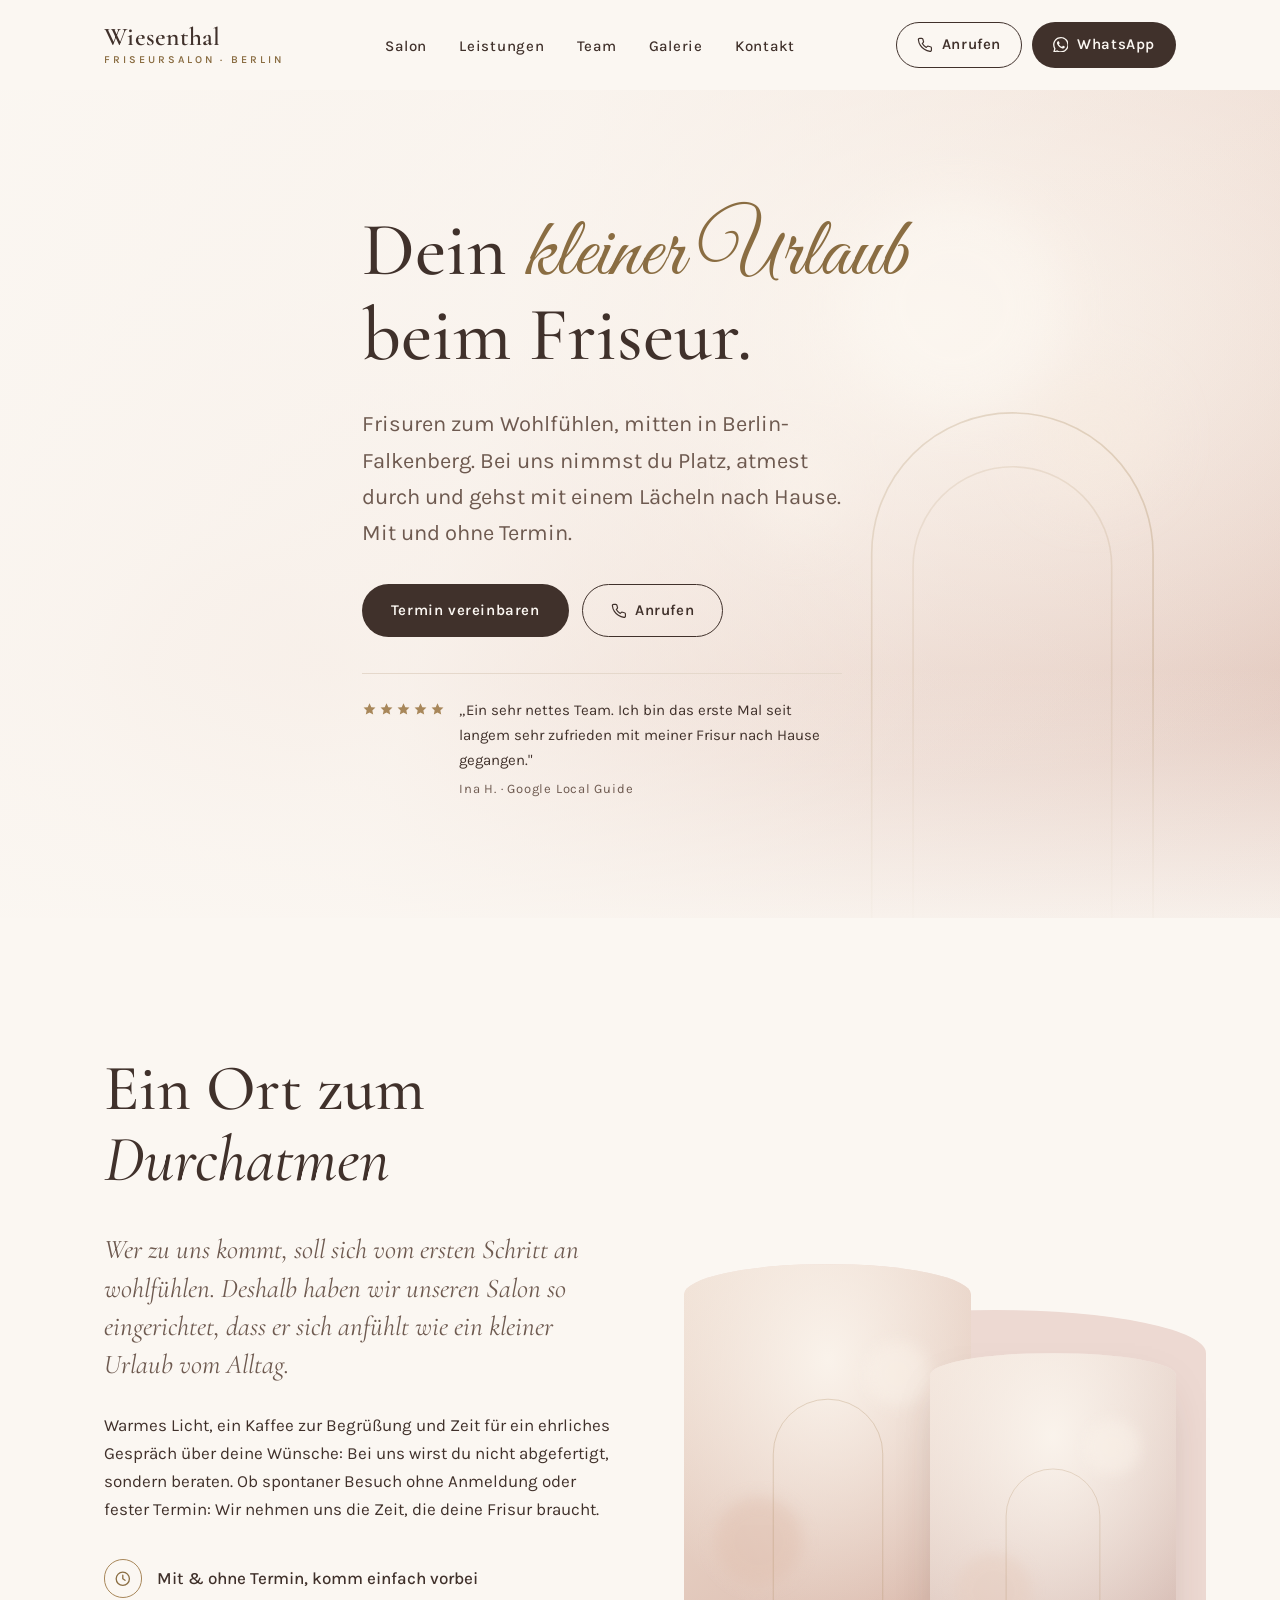
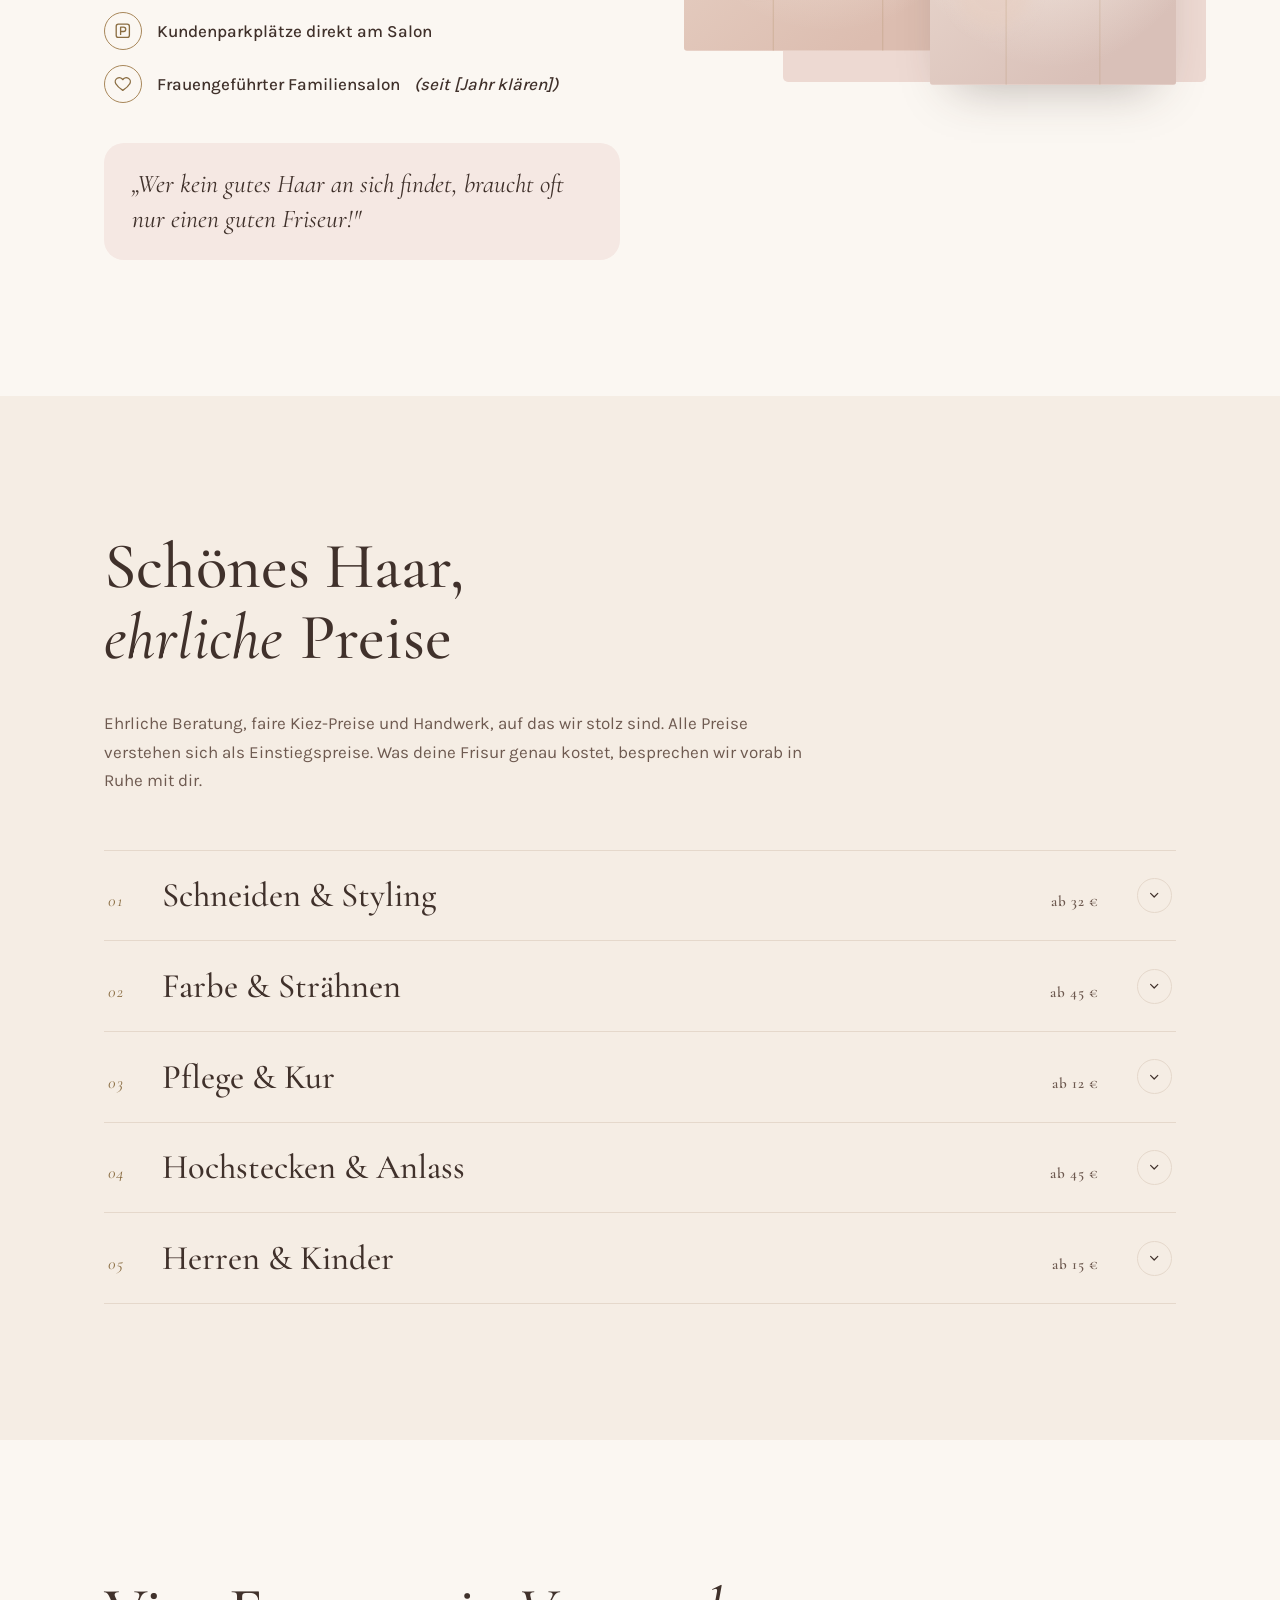
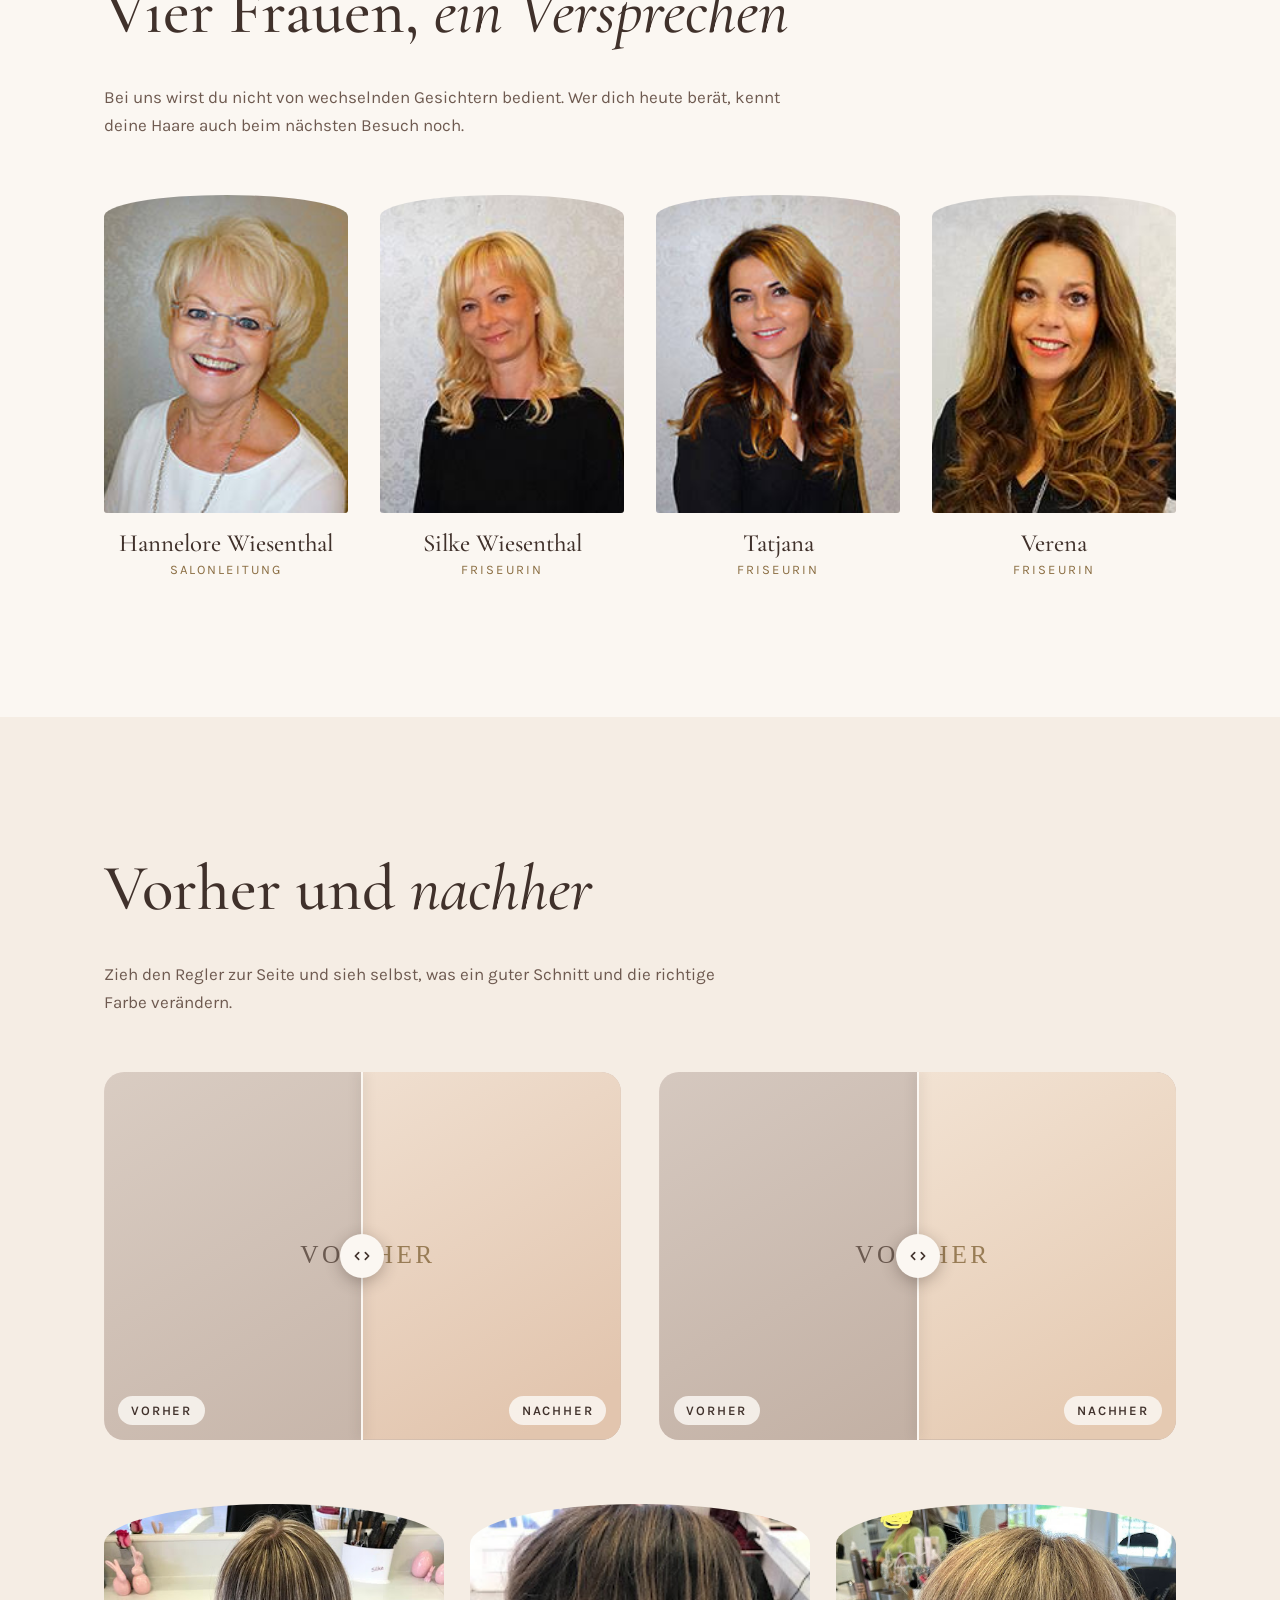
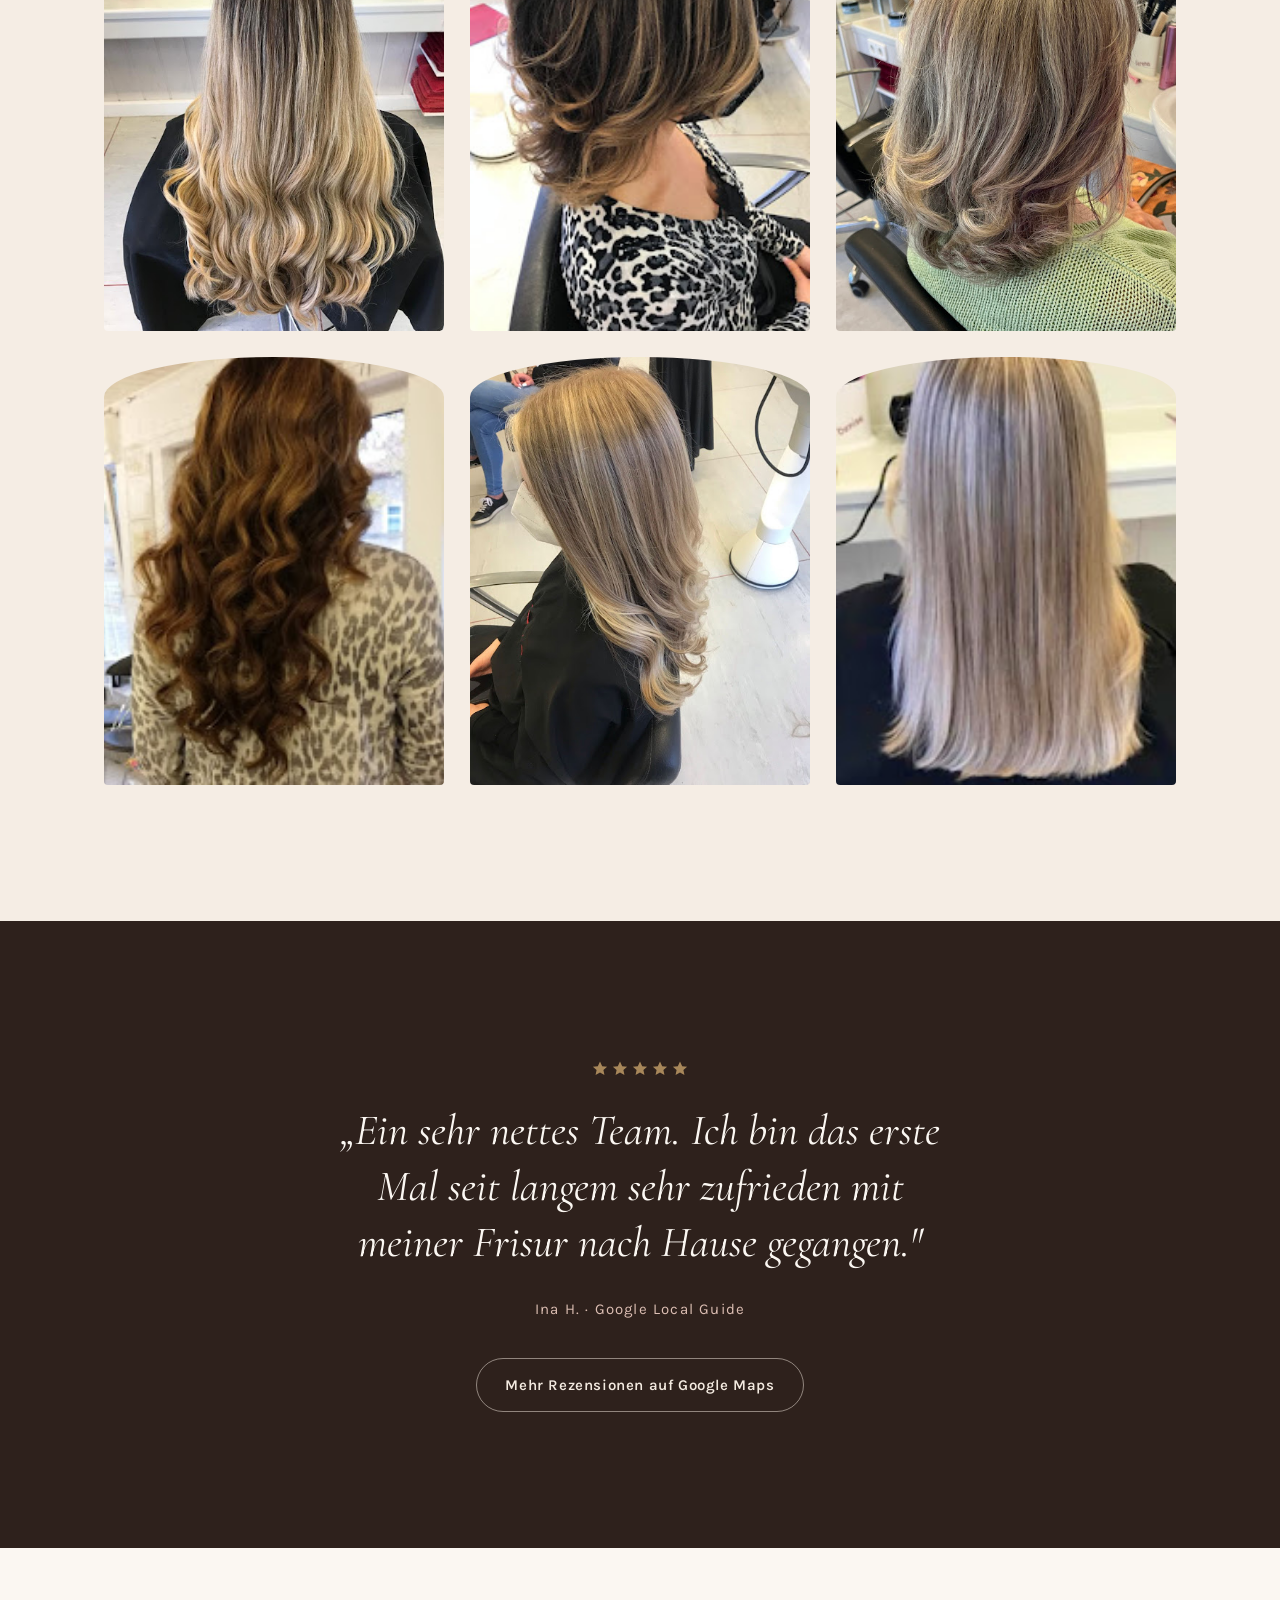
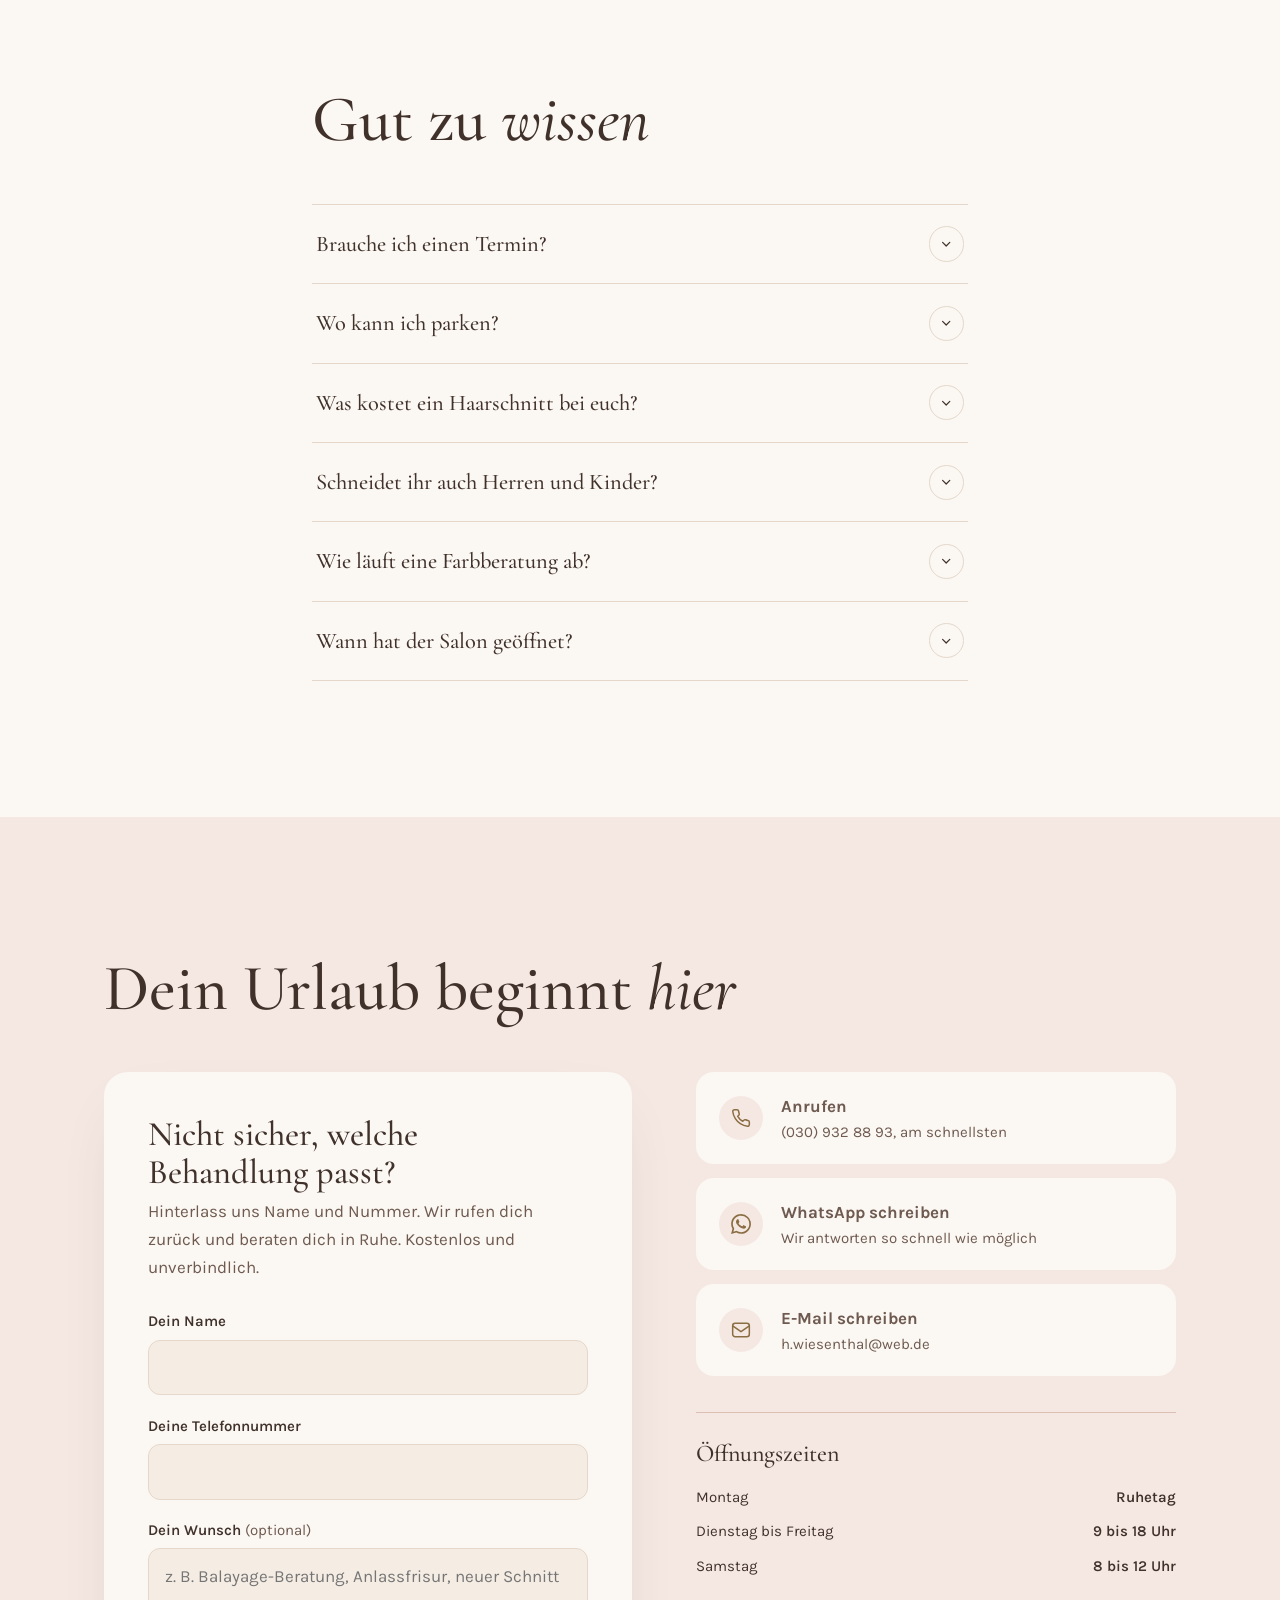
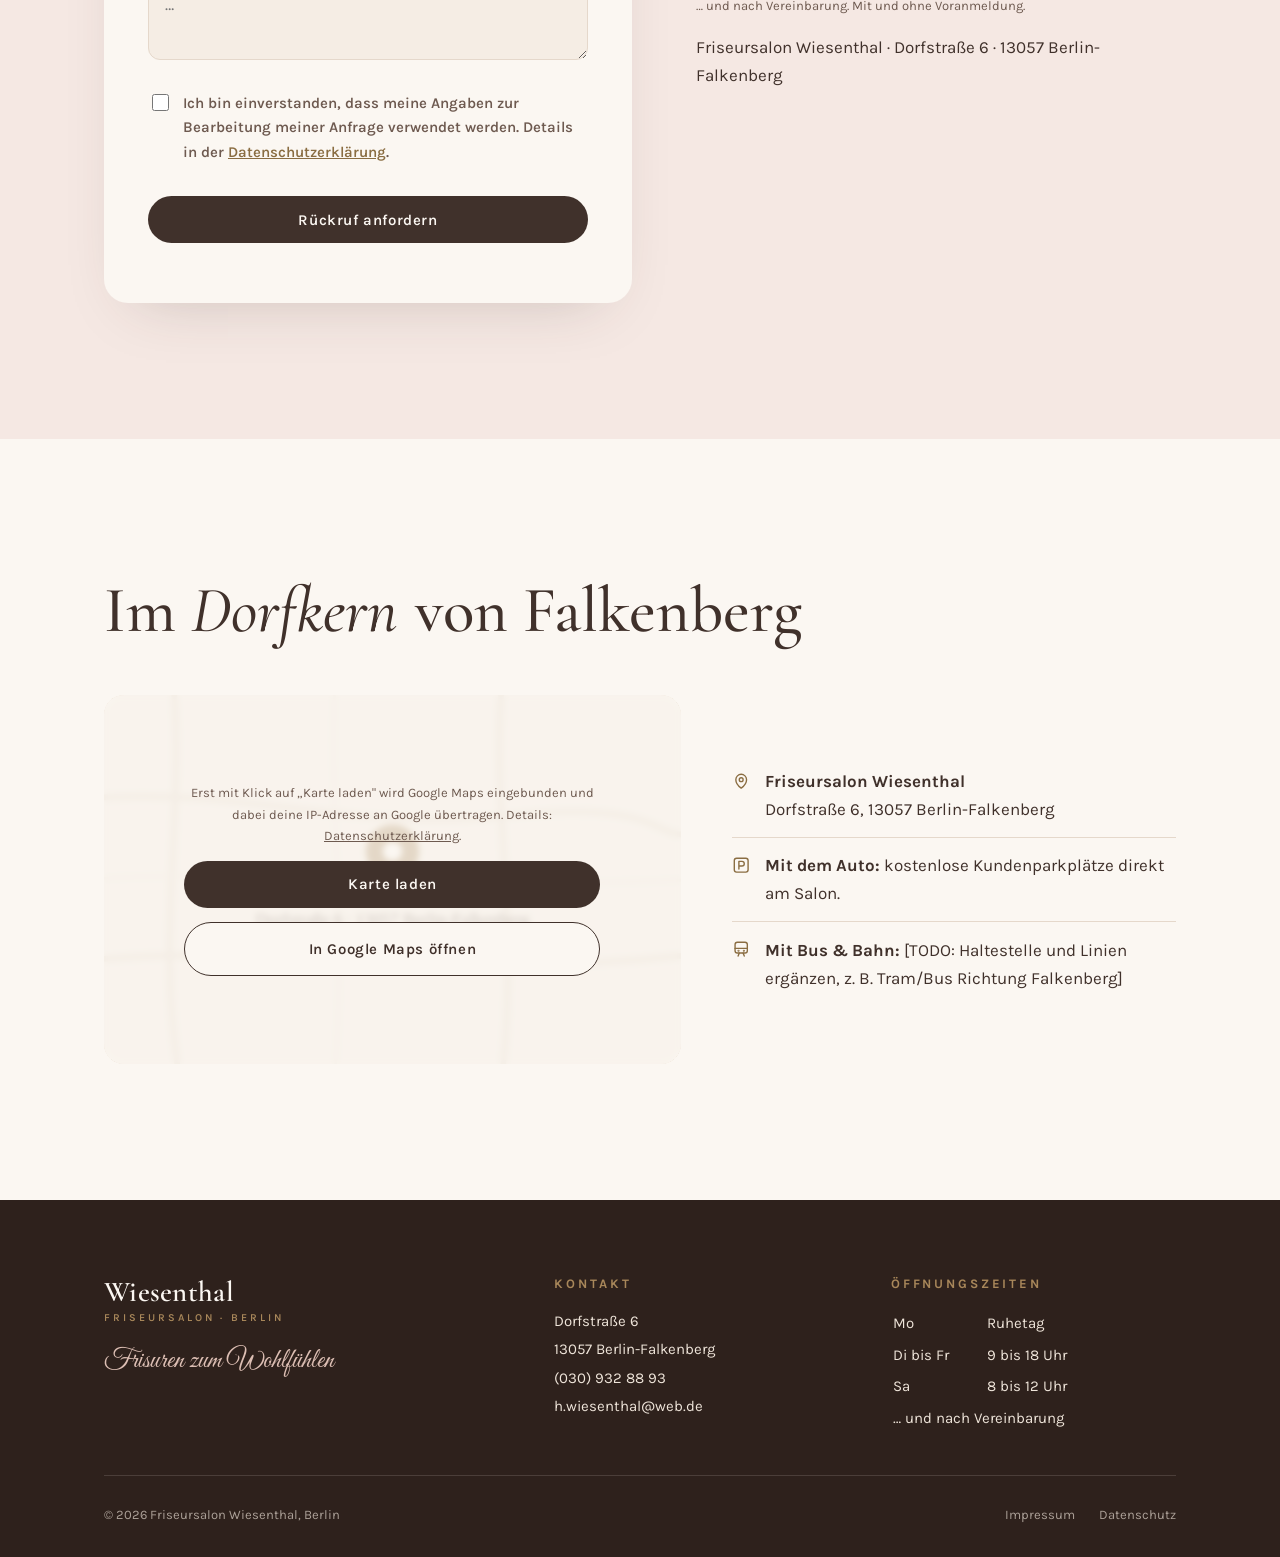
==== commit b52f75c6: "Echte Team- und Galerie-Fotos eingebunden - 4 Teamporträts (Hannelore, Silke, Tatjana, Verena) erset" ====
--- a/index.html
+++ b/index.html
@@ -382,26 +382,26 @@
           </p>
         </div>
 
-        <!-- TODO: KLÄREN MIT KUNDIN — echte Teamfotos (Hochformat) und genaue
-             Rollen/Qualifikationen (Meisterin? Ausbildung? Schwerpunkte?) -->
+        <!-- TODO: KLÄREN MIT KUNDIN — Zuordnung der Fotos zu den Namen bestätigen
+             sowie genaue Rollen/Qualifikationen (Meisterin? Schwerpunkte?) -->
         <div class="team-track reveal" id="team-track">
           <article class="team-card">
-            <div class="arch"><img src="assets/img/team-1.svg" alt="Porträt von Hannelore Wiesenthal (Platzhalter, Foto folgt)" width="600" height="780" loading="lazy"></div>
+            <div class="arch"><img src="assets/img/team-1.jpg" alt="Porträt von Hannelore Wiesenthal" width="250" height="250" loading="lazy"></div>
             <h3 class="team-name">Hannelore Wiesenthal</h3>
             <p class="team-role">Salonleitung</p>
           </article>
           <article class="team-card">
-            <div class="arch"><img src="assets/img/team-2.svg" alt="Porträt von Silke Wiesenthal (Platzhalter, Foto folgt)" width="600" height="780" loading="lazy"></div>
+            <div class="arch"><img src="assets/img/team-2.jpg" alt="Porträt von Silke Wiesenthal" width="250" height="250" loading="lazy"></div>
             <h3 class="team-name">Silke Wiesenthal</h3>
             <p class="team-role">Friseurin</p>
           </article>
           <article class="team-card">
-            <div class="arch"><img src="assets/img/team-3.svg" alt="Porträt von Tatjana (Platzhalter, Foto folgt)" width="600" height="780" loading="lazy"></div>
+            <div class="arch"><img src="assets/img/team-3.jpg" alt="Porträt von Tatjana" width="250" height="250" loading="lazy"></div>
             <h3 class="team-name">Tatjana</h3>
             <p class="team-role">Friseurin</p>
           </article>
           <article class="team-card">
-            <div class="arch"><img src="assets/img/team-4.svg" alt="Porträt von Verena (Platzhalter, Foto folgt)" width="600" height="780" loading="lazy"></div>
+            <div class="arch"><img src="assets/img/team-4.jpg" alt="Porträt von Verena" width="250" height="250" loading="lazy"></div>
             <h3 class="team-name">Verena</h3>
             <p class="team-role">Friseurin</p>
           </article>
@@ -437,12 +437,14 @@
           </div>
         </div>
 
-        <!-- TODO: KLÄREN MIT KUNDIN — 4–8 Fotos fertiger Arbeiten für das Grid -->
+        <!-- Echte Arbeitsproben aus dem Salon (von der Kundin bereitgestellt) -->
         <div class="gallery-grid reveal">
-          <div class="arch"><img src="assets/img/gallery-1.svg" alt="Arbeitsprobe: Frisur aus dem Salon (Platzhalter, Foto folgt)" width="700" height="880" loading="lazy"></div>
-          <div class="arch"><img src="assets/img/gallery-2.svg" alt="Arbeitsprobe: Frisur aus dem Salon (Platzhalter, Foto folgt)" width="700" height="880" loading="lazy"></div>
-          <div class="arch"><img src="assets/img/gallery-3.svg" alt="Arbeitsprobe: Frisur aus dem Salon (Platzhalter, Foto folgt)" width="700" height="880" loading="lazy"></div>
-          <div class="arch"><img src="assets/img/gallery-4.svg" alt="Arbeitsprobe: Frisur aus dem Salon (Platzhalter, Foto folgt)" width="700" height="880" loading="lazy"></div>
+          <div class="arch"><img src="assets/img/gallery-1.jpg" alt="Arbeitsprobe: lange blonde Balayage mit weichen Wellen" width="468" height="624" loading="lazy"></div>
+          <div class="arch"><img src="assets/img/gallery-2.jpg" alt="Arbeitsprobe: kinnlanger Bob mit Karamell-Strähnen" width="224" height="298" loading="lazy"></div>
+          <div class="arch"><img src="assets/img/gallery-3.jpg" alt="Arbeitsprobe: schulterlanges aschblondes Haar mit Strähnen und weichen Wellen" width="480" height="624" loading="lazy"></div>
+          <div class="arch"><img src="assets/img/gallery-4.jpg" alt="Arbeitsprobe: lange braune Locken" width="178" height="223" loading="lazy"></div>
+          <div class="arch"><img src="assets/img/gallery-5.jpg" alt="Arbeitsprobe: blonde Balayage mit sanften Locken" width="468" height="624" loading="lazy"></div>
+          <div class="arch"><img src="assets/img/gallery-6.jpg" alt="Arbeitsprobe: glattes silberblondes Haar mit feinen Strähnen" width="178" height="297" loading="lazy"></div>
         </div>
       </div>
     </section>
--- a/css/style.css
+++ b/css/style.css
@@ -767,7 +767,7 @@
 
 .gallery-grid {
   display: grid;
-  grid-template-columns: repeat(4, 1fr);
+  grid-template-columns: repeat(3, 1fr);
   gap: clamp(1rem, 2vw, 1.75rem);
 }
 .gallery-grid .arch { aspect-ratio: 7 / 8.8; }
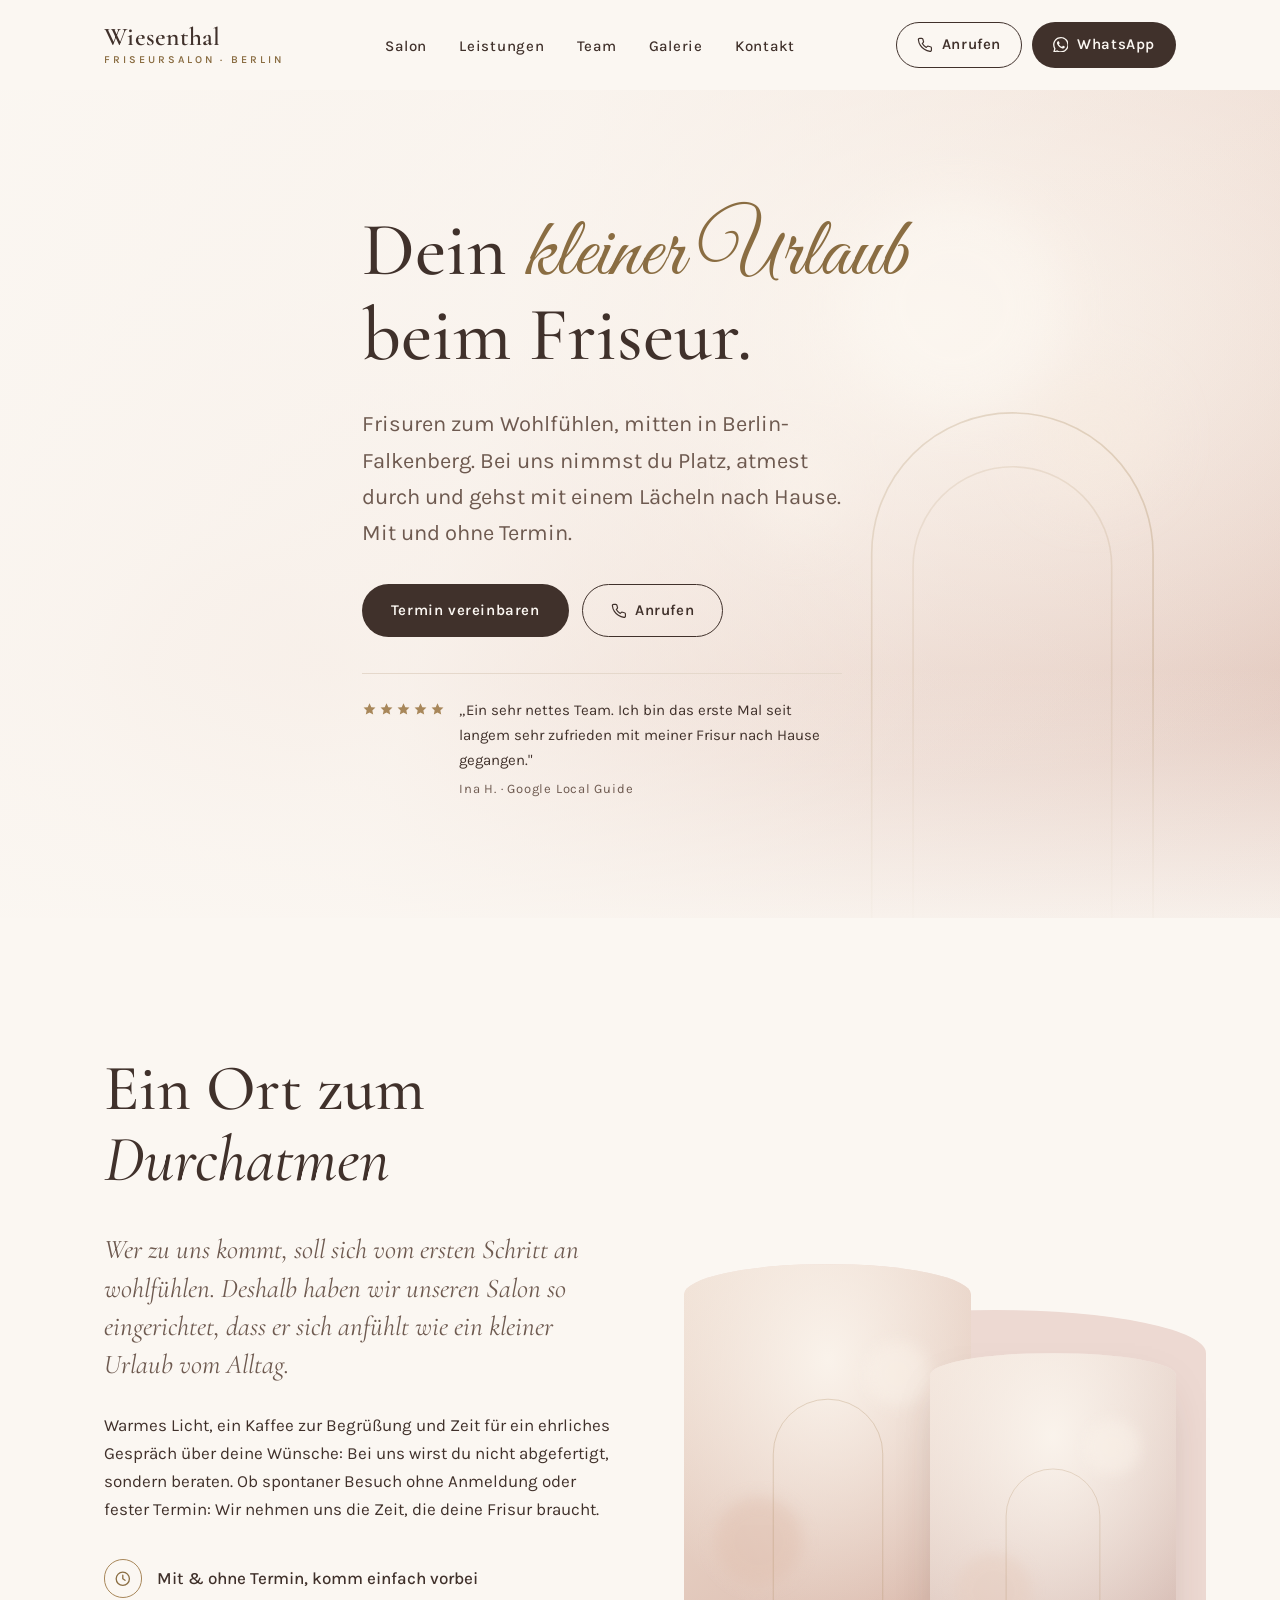
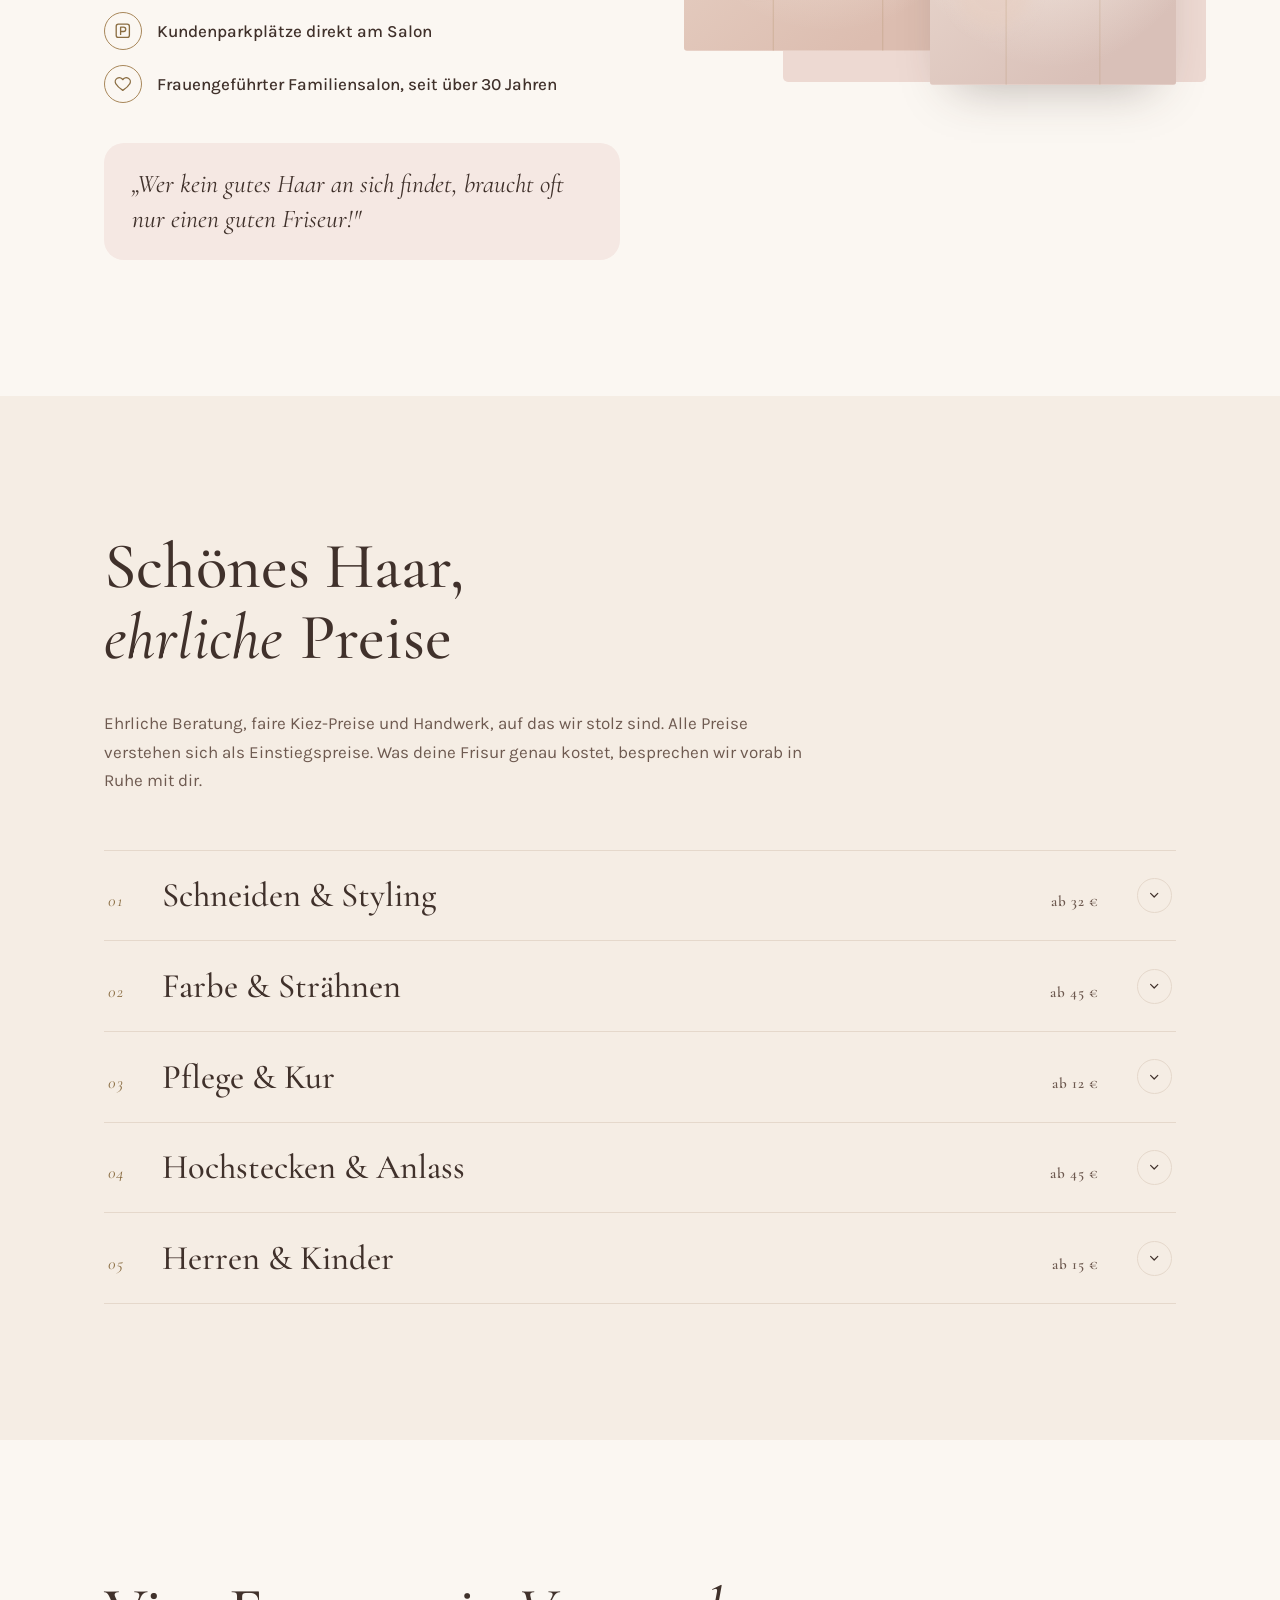
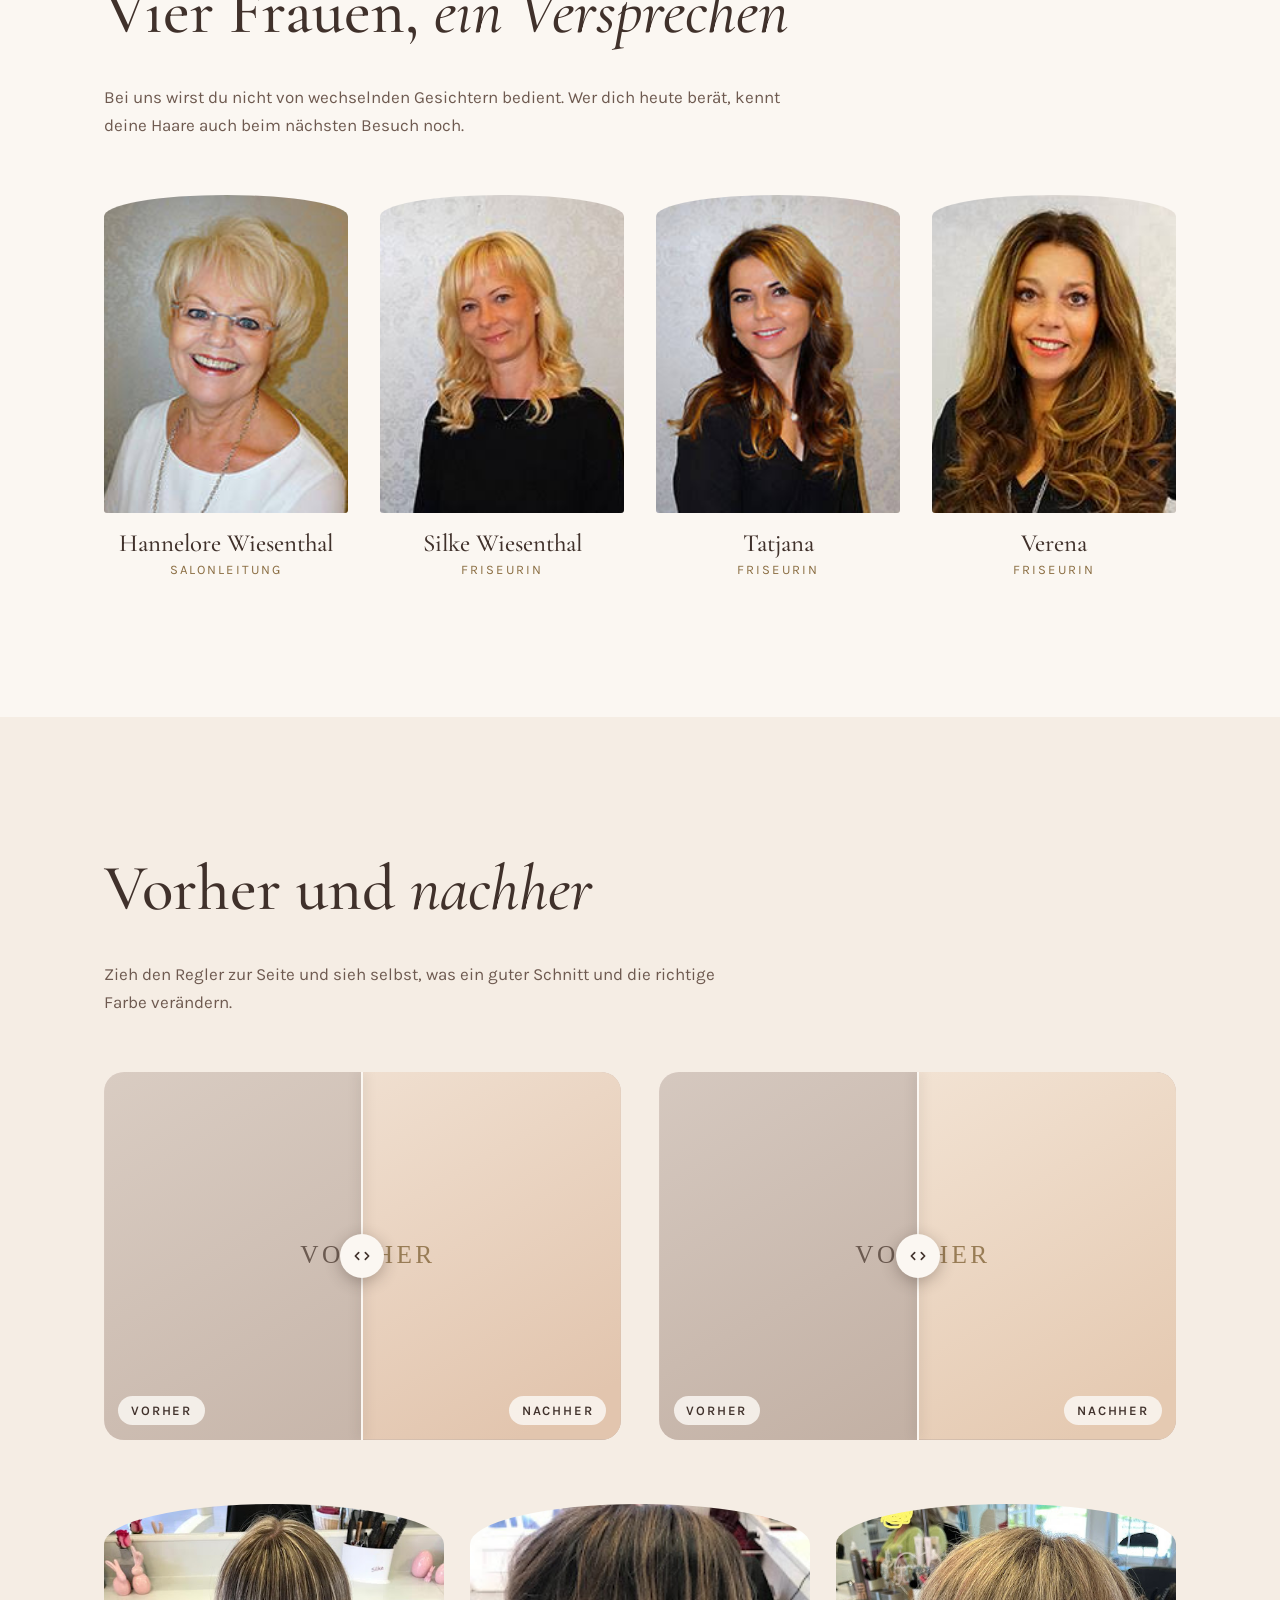
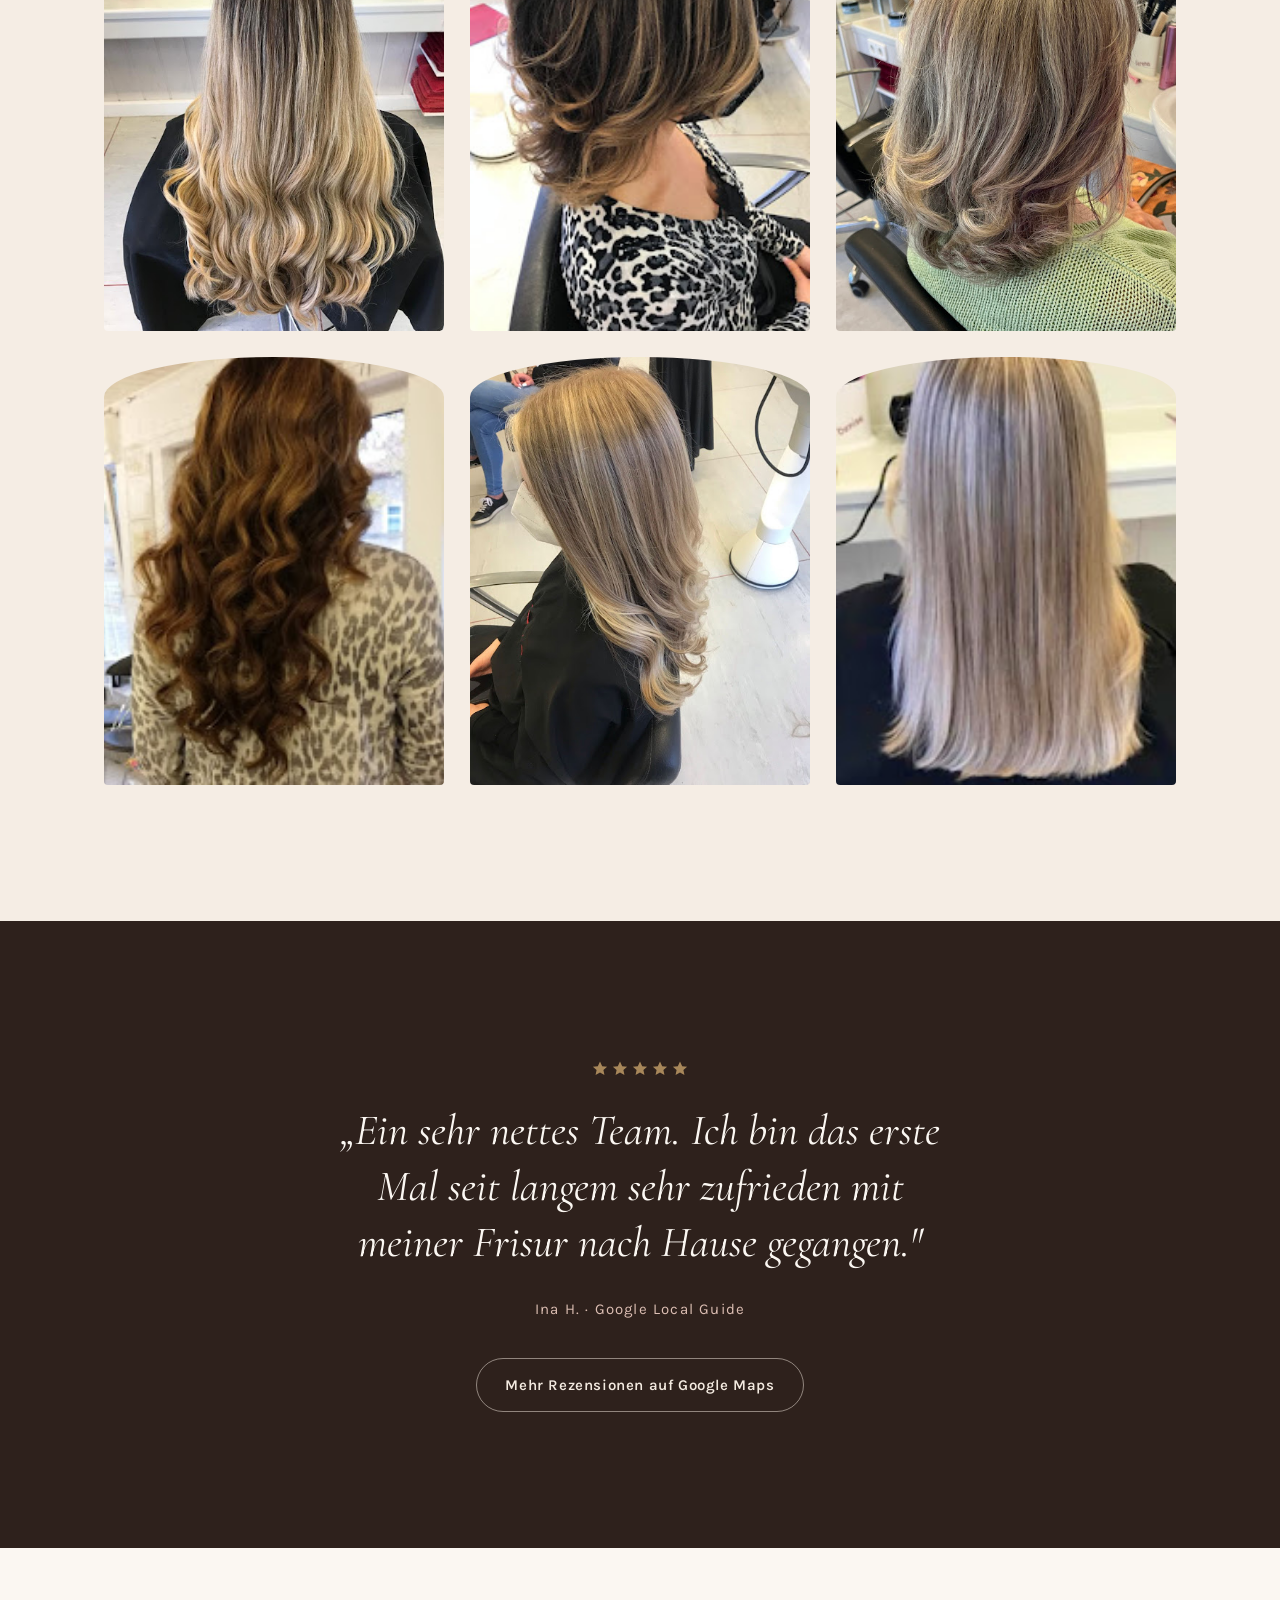
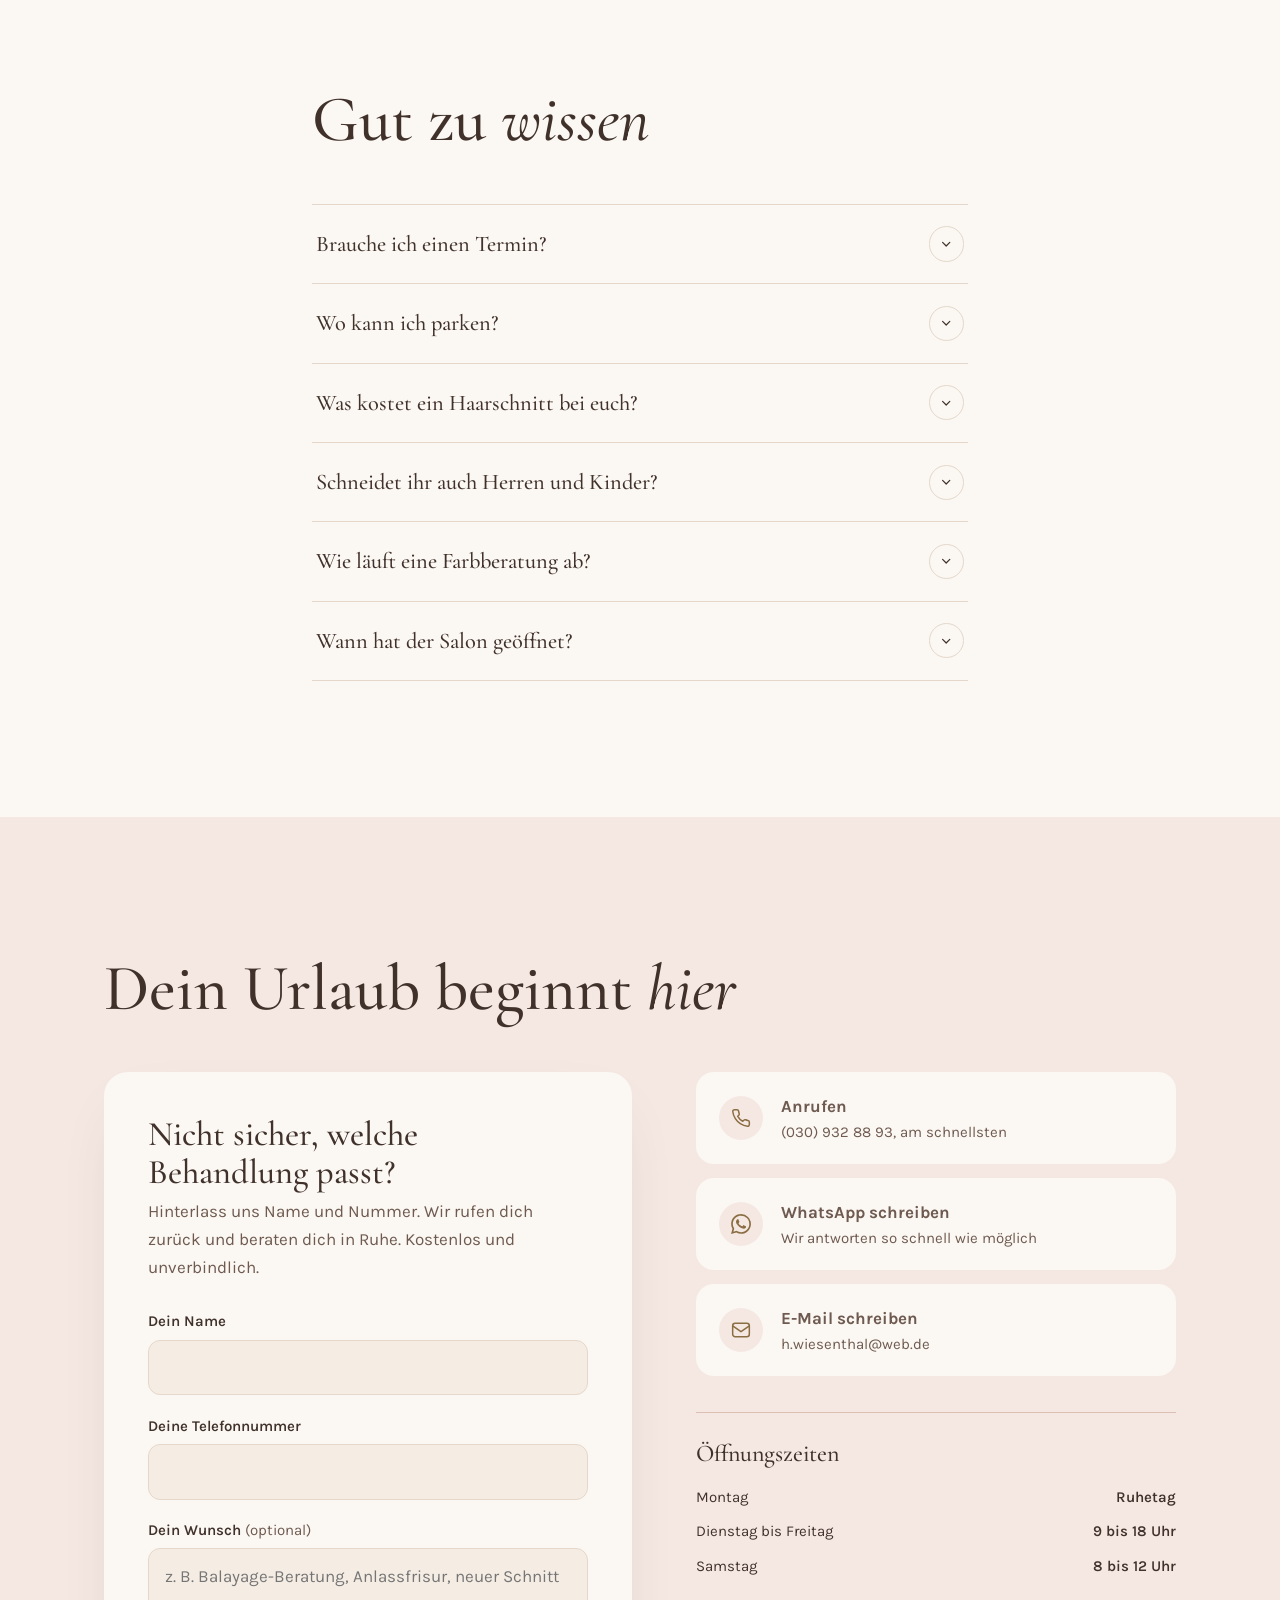
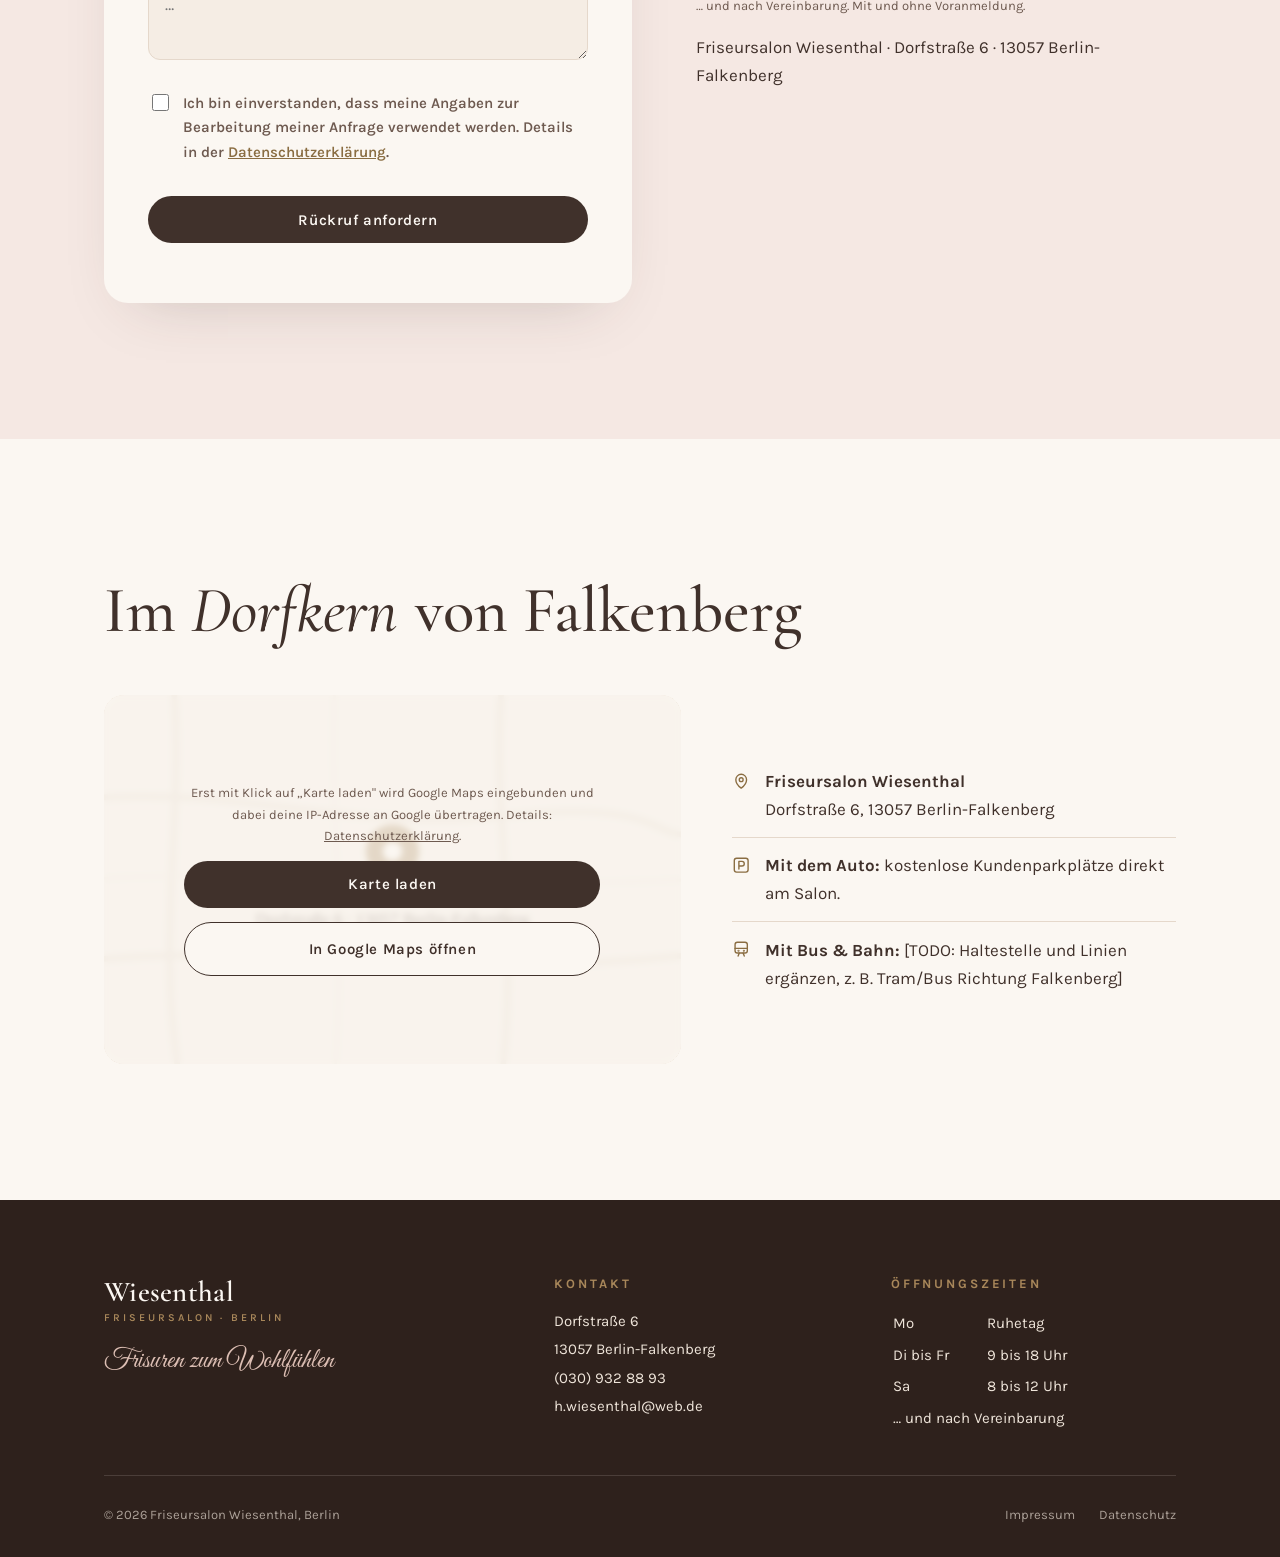
==== commit 5893f4b9: "USP: Frauengeführter Familiensalon seit über 30 Jahren Platzhalter [Jahr klären] durch bestätigte An" ====
--- a/index.html
+++ b/index.html
@@ -194,8 +194,7 @@
               <span class="icon" aria-hidden="true">
                 <svg viewBox="0 0 24 24" fill="none" stroke="currentColor" stroke-width="1.8" stroke-linecap="round" stroke-linejoin="round"><path d="M12 21s-7-4.5-9.5-9A5.5 5.5 0 0 1 12 6.3 5.5 5.5 0 0 1 21.5 12c-2.5 4.5-9.5 9-9.5 9z"/></svg>
               </span>
-              <!-- TODO: KLÄREN MIT KUNDIN — seit welchem Jahr gibt es den Salon? -->
-              Frauengeführter Familiensalon <em>(seit [Jahr klären])</em>
+              Frauengeführter Familiensalon, seit über 30 Jahren
             </li>
           </ul>
           <div class="motto">
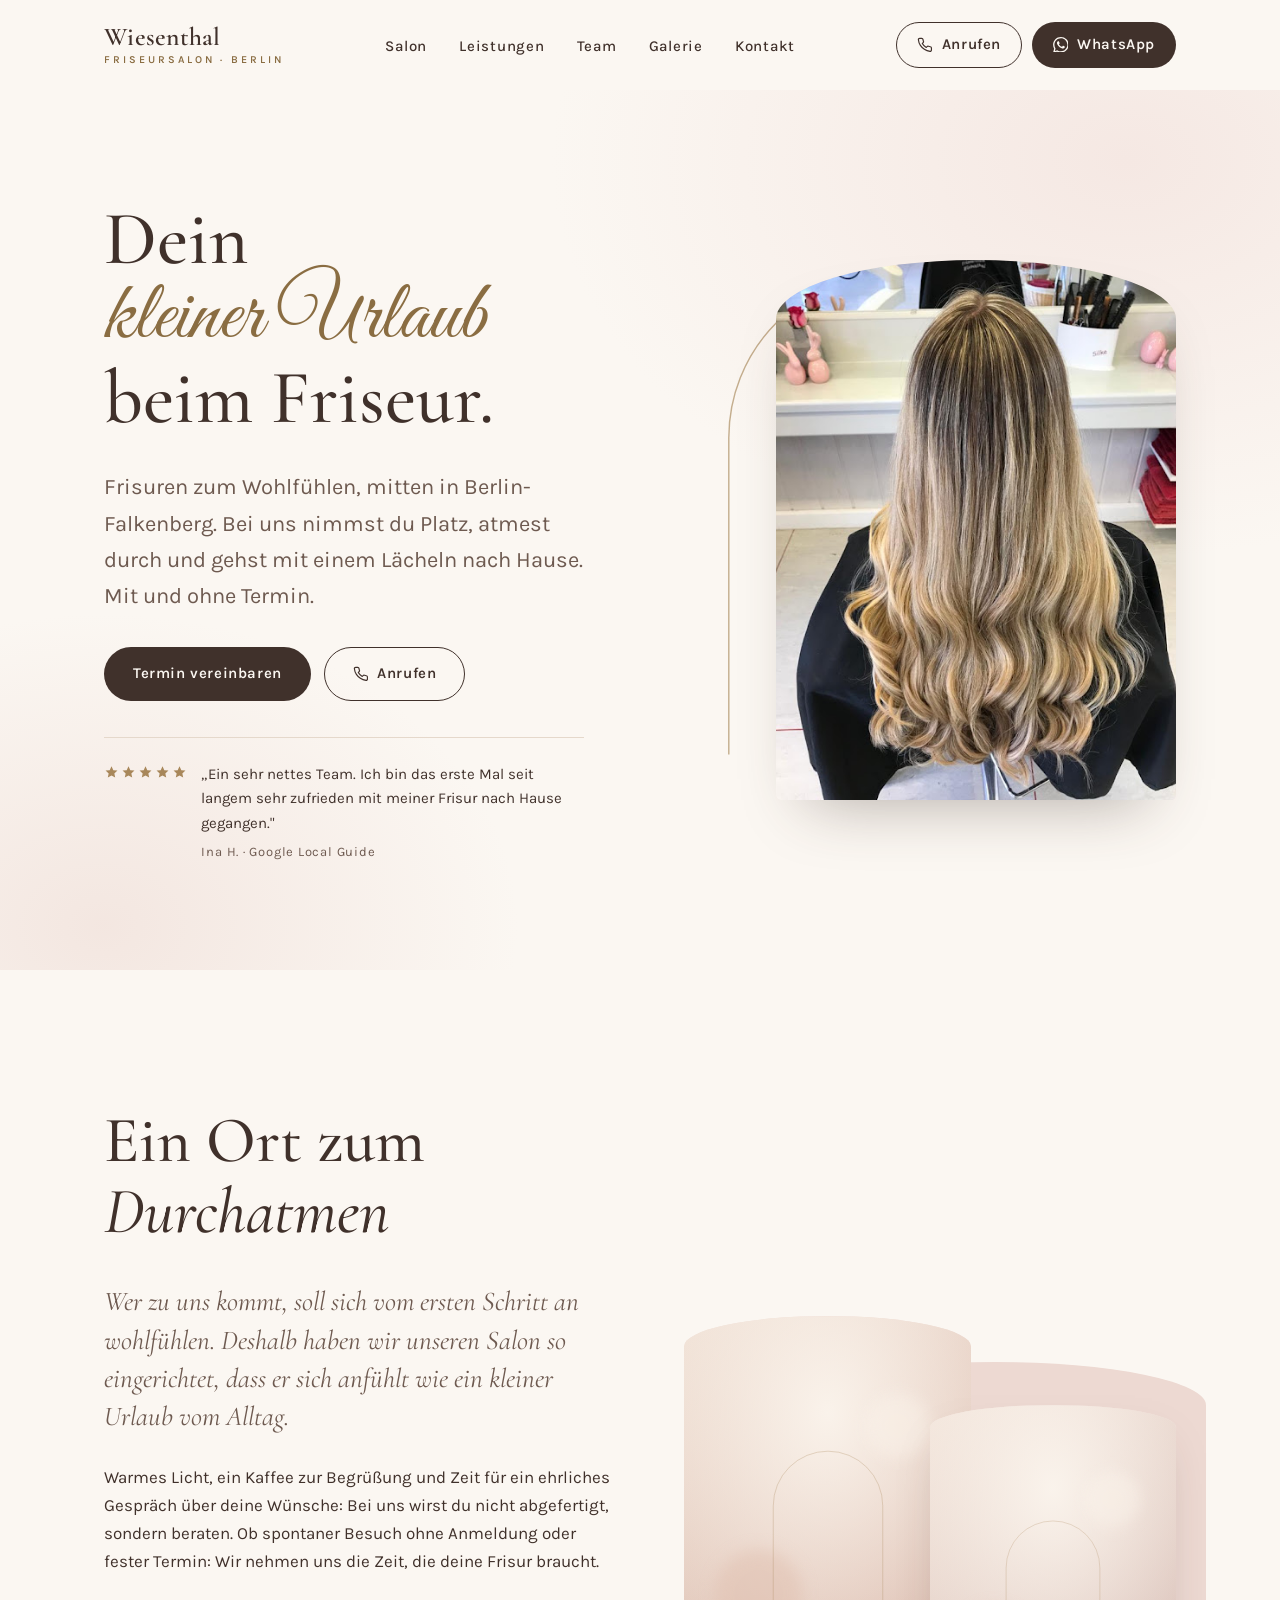
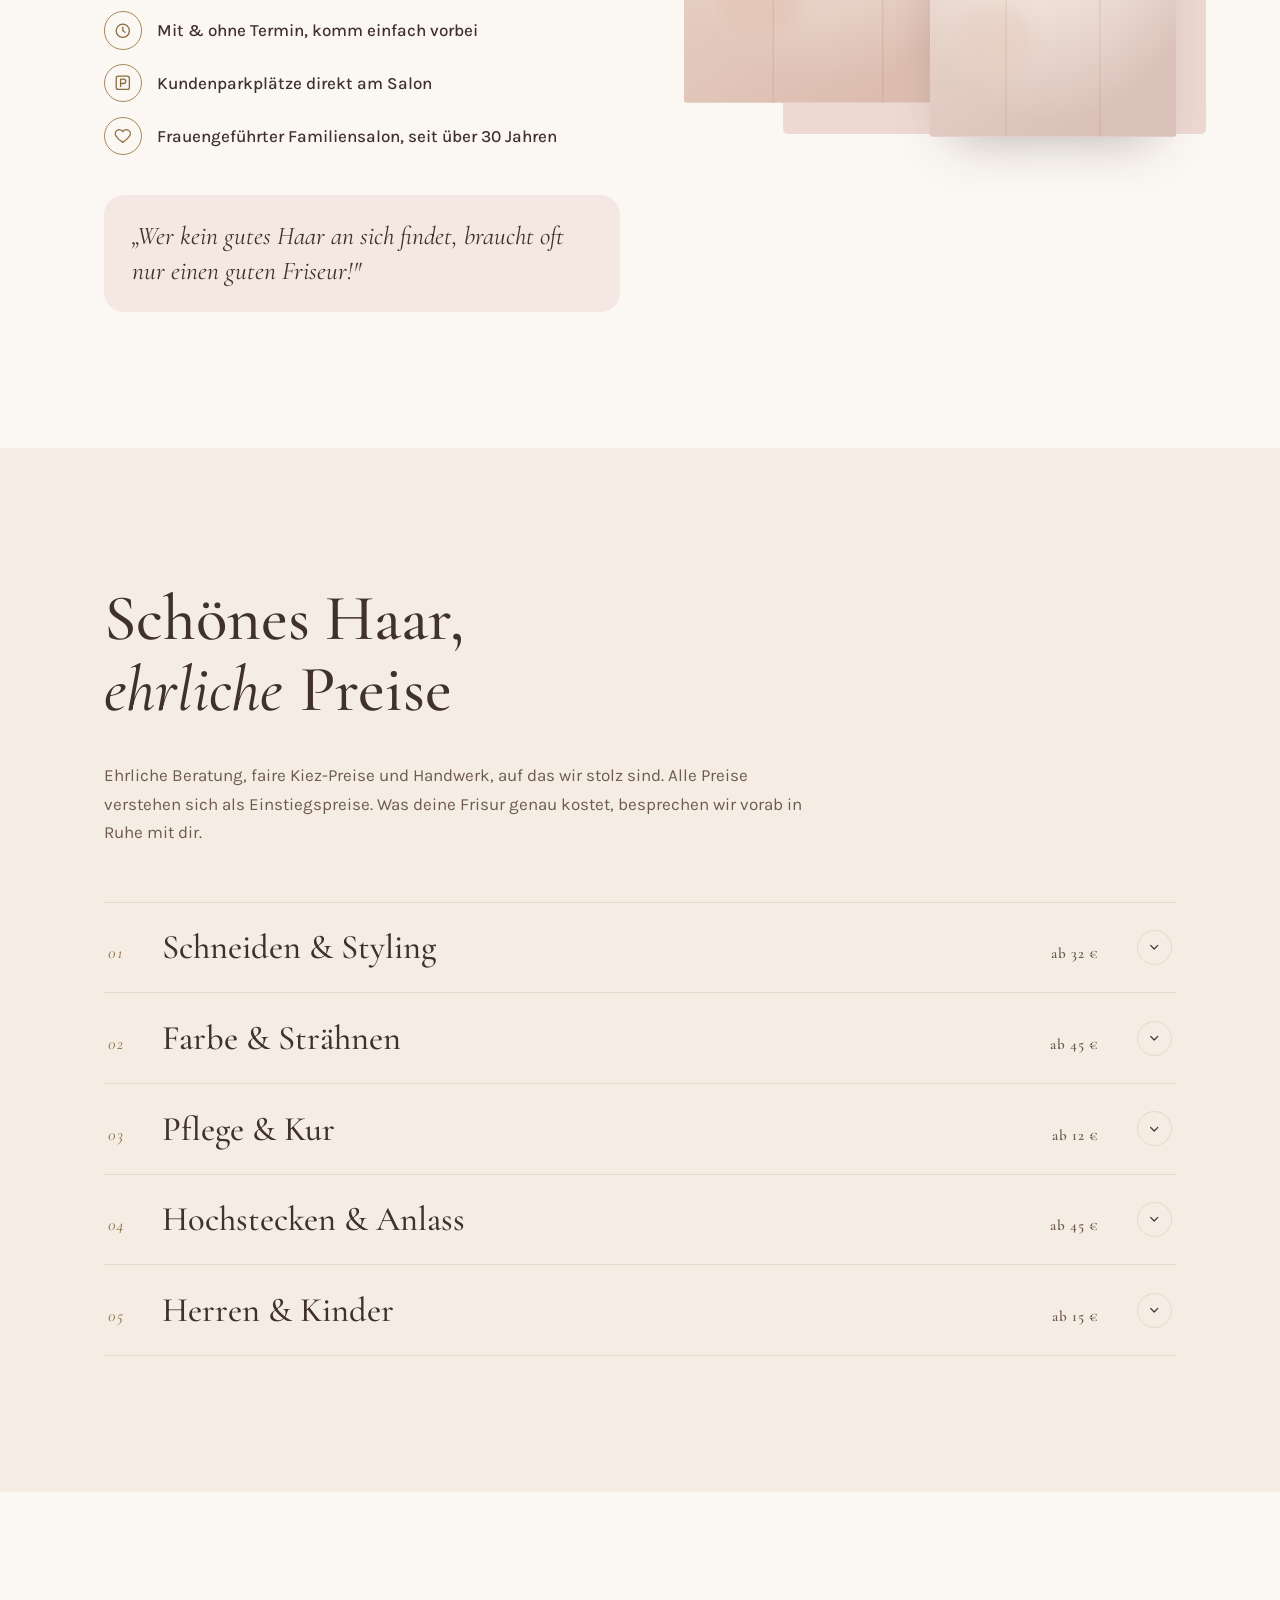
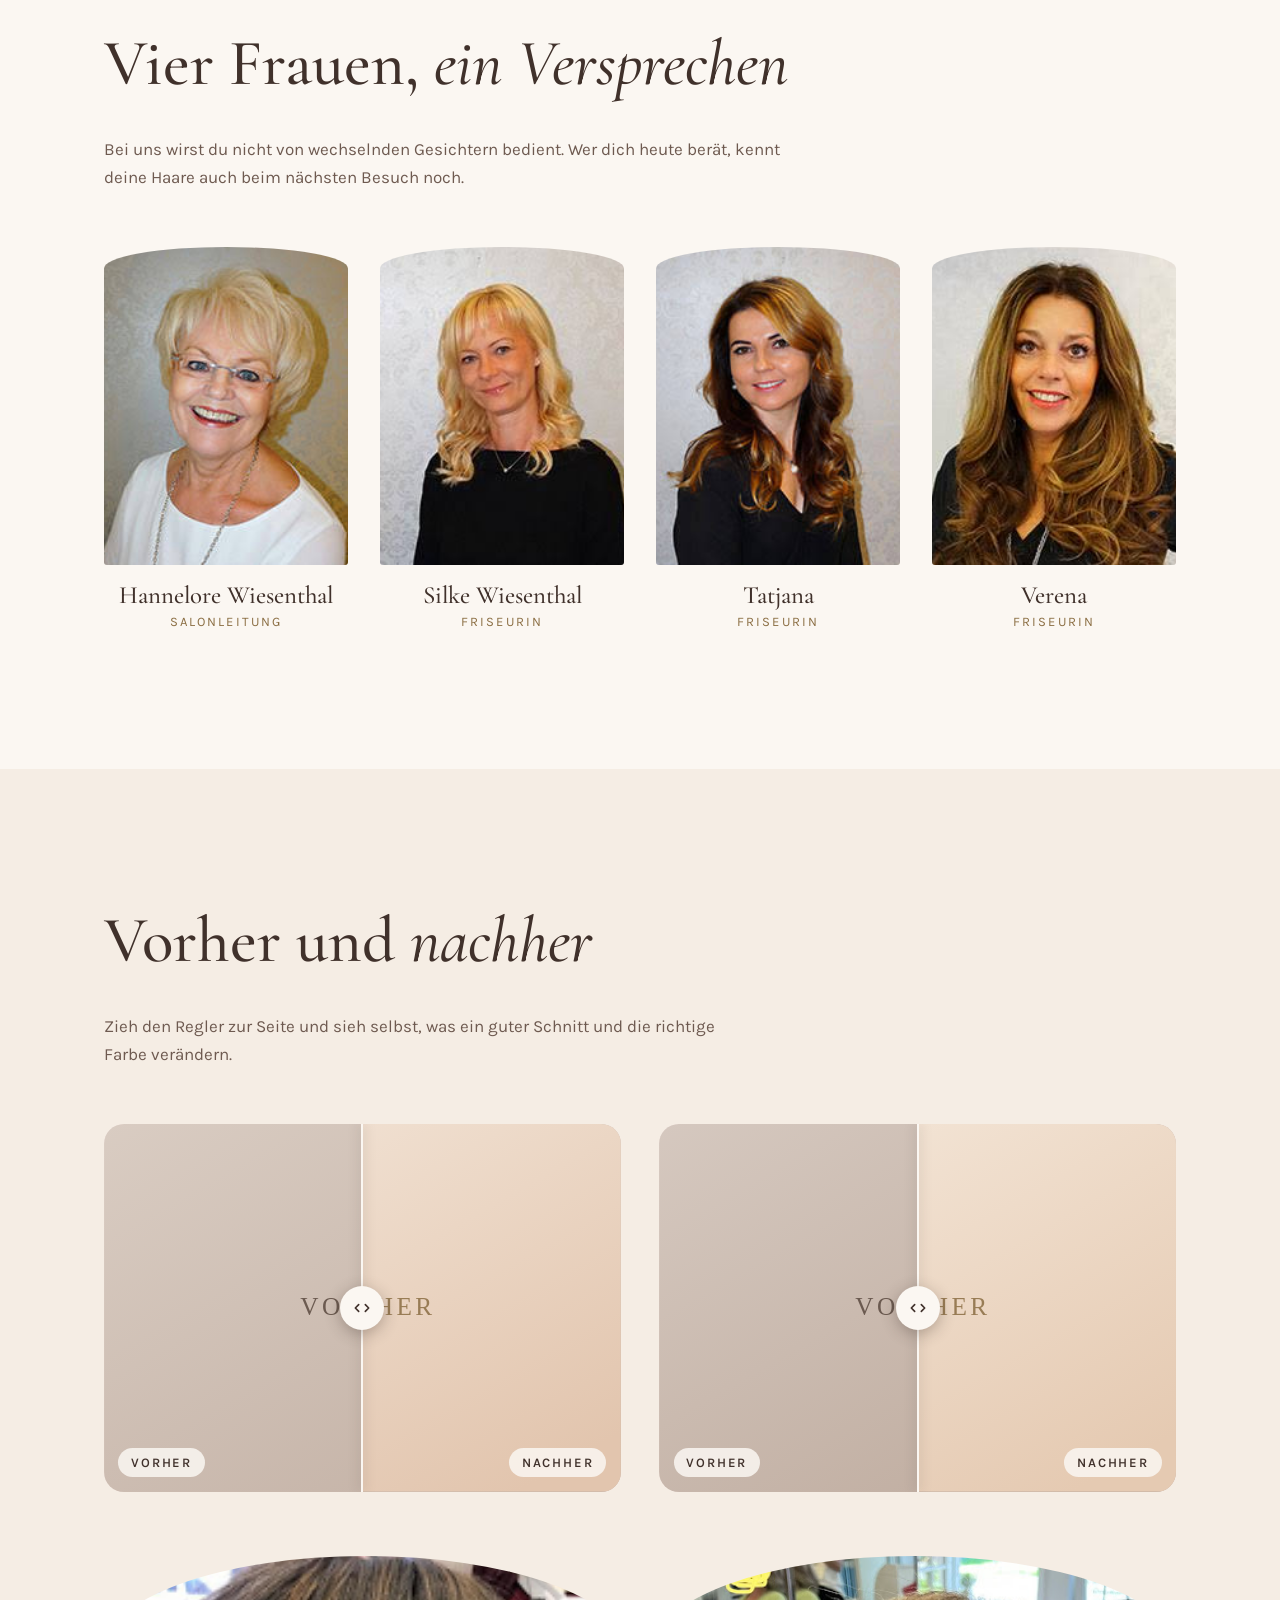
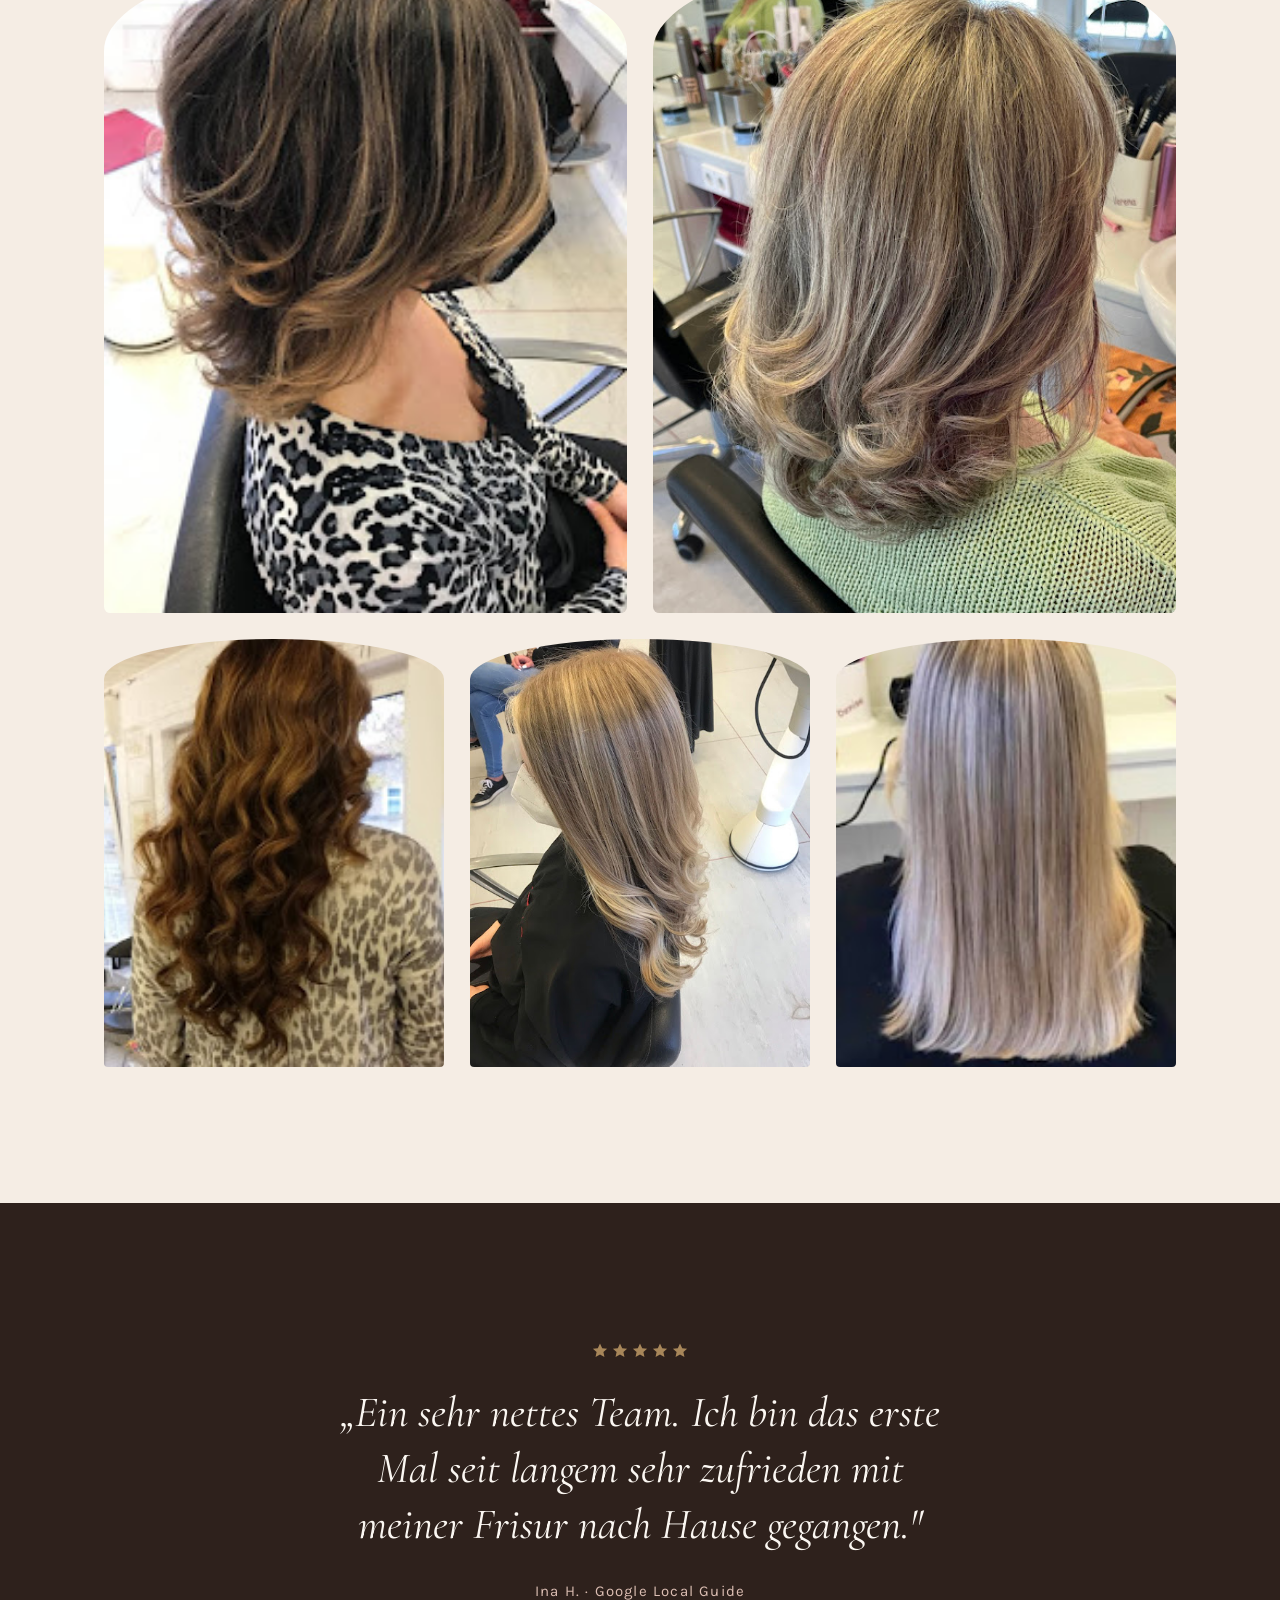
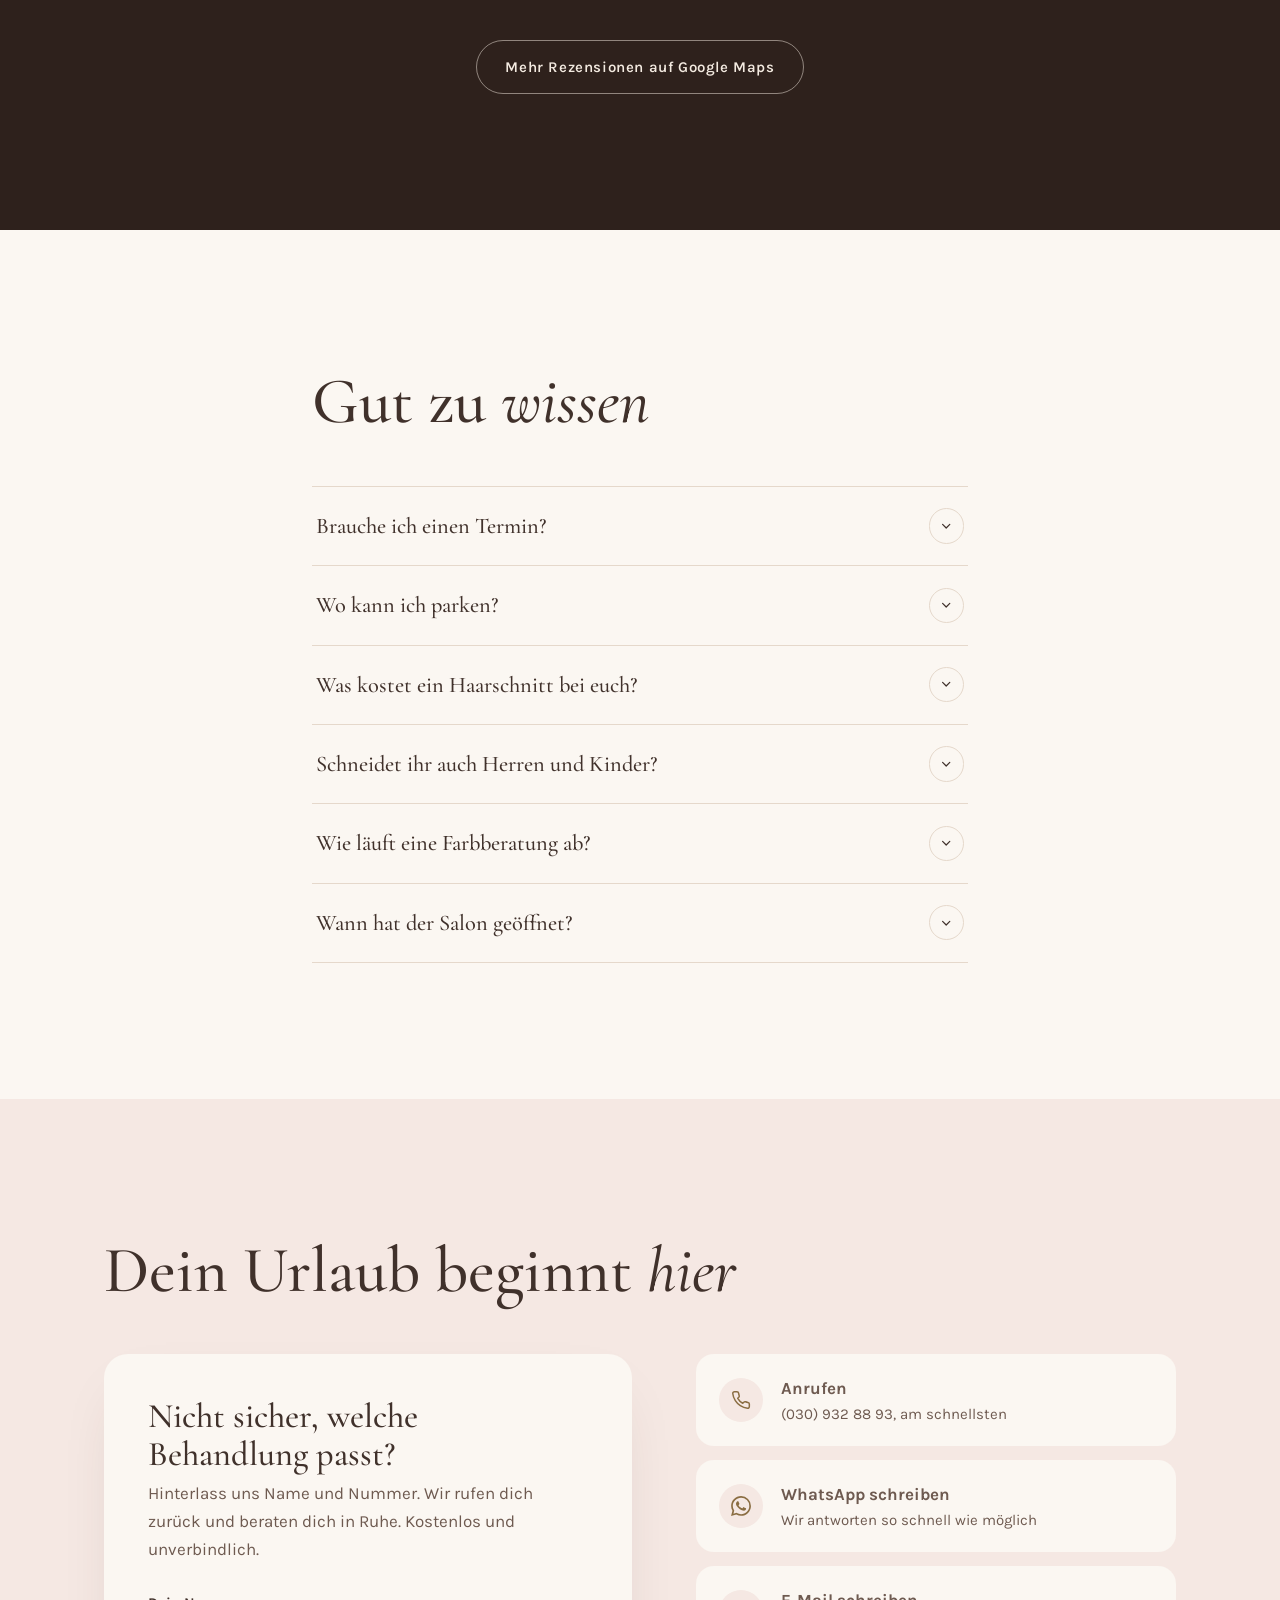
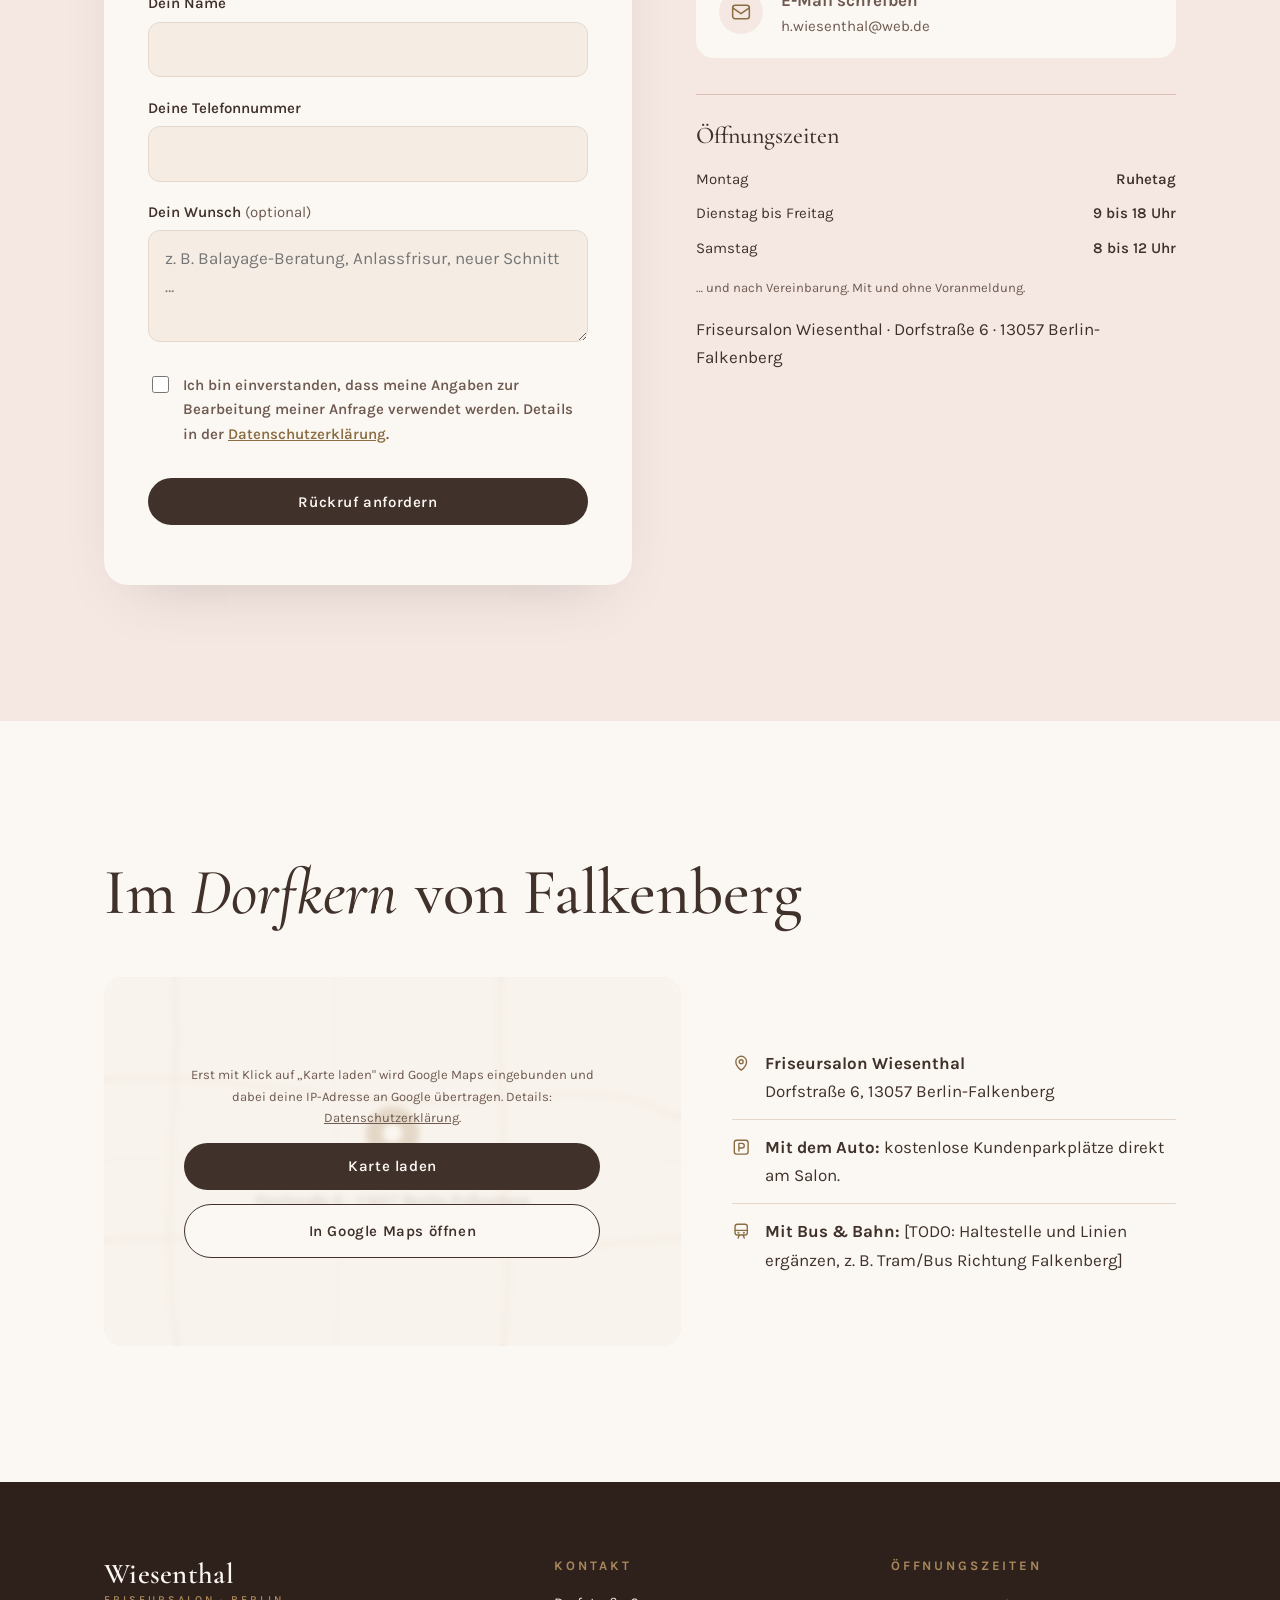
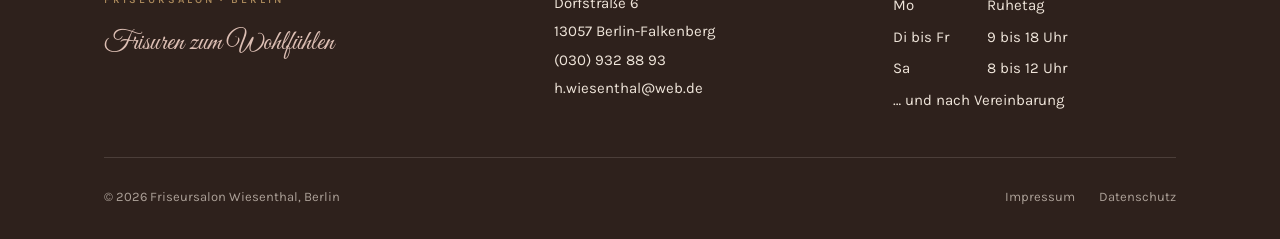
==== commit 9d91cbf4: "Hero-Redesign: echtes Referenzfoto mit Ambient-Motion statt Platzhalter - Vollflächiger SVG-Platzhal" ====
--- a/index.html
+++ b/index.html
@@ -115,23 +115,20 @@
 
     <!-- ================= HERO ================= -->
     <section class="hero" aria-labelledby="hero-title">
-      <div class="hero-media" aria-hidden="true">
-        <!-- TODO: KLÄREN MIT KUNDIN — professionelles, warmes Salonfoto (Querformat, weiches
-             Tageslicht, Blick in den Salon) als WebP ersetzen. Platzhalter aktuell SVG. -->
-        <img src="assets/img/hero-placeholder.svg" alt="" width="1600" height="1000" fetchpriority="high">
-      </div>
-      <div class="wrap">
+      <div class="wrap hero-grid">
         <div class="hero-content">
+          <!-- Bewusstes dreizeiliges Poster-Lockup: Serif / Script / Serif -->
           <h1 id="hero-title">
-            <span class="hero-seq" style="--seq: 0; display: block">Dein <span class="script">kleiner Urlaub</span></span>
-            <span class="hero-seq" style="--seq: 1; display: block">beim Friseur.</span>
+            <span class="hero-seq" style="--seq: 0; display: block">Dein</span>
+            <span class="hero-seq script" style="--seq: 1; display: block">kleiner Urlaub</span>
+            <span class="hero-seq" style="--seq: 2; display: block">beim Friseur.</span>
           </h1>
-          <p class="hero-sub hero-seq" style="--seq: 2">
+          <p class="hero-sub hero-seq" style="--seq: 3">
             Frisuren zum Wohlfühlen, mitten in Berlin-Falkenberg. Bei uns nimmst
             du Platz, atmest durch und gehst mit einem Lächeln nach Hause.
             Mit und ohne Termin.
           </p>
-          <div class="hero-ctas hero-seq" style="--seq: 3">
+          <div class="hero-ctas hero-seq" style="--seq: 4">
             <!-- Scrollt aktuell zur Kontakt-Sektion; später Buchungs-Widget (siehe Kontakt-Sektion) -->
             <a class="btn btn--primary" href="#kontakt">Termin vereinbaren</a>
             <a class="btn btn--ghost tel-tooltip" href="tel:+49309328893" data-tel="(030) 932 88 93">
@@ -140,7 +137,7 @@
             </a>
           </div>
           <!-- Echte Google-Rezension als Trust-Element — keine erfundenen Bewertungszahlen -->
-          <div class="hero-trust hero-seq" style="--seq: 4">
+          <div class="hero-trust hero-seq" style="--seq: 5">
             <span class="stars" role="img" aria-label="5 von 5 Sternen">
               <svg viewBox="0 0 24 24" aria-hidden="true"><path d="M12 2l2.9 6.26 6.6.71-4.95 4.52 1.36 6.51L12 16.77 6.09 20l1.36-6.51L2.5 8.97l6.6-.71z"/></svg>
               <svg viewBox="0 0 24 24" aria-hidden="true"><path d="M12 2l2.9 6.26 6.6.71-4.95 4.52 1.36 6.51L12 16.77 6.09 20l1.36-6.51L2.5 8.97l6.6-.71z"/></svg>
@@ -153,6 +150,26 @@
               mit meiner Frisur nach Hause gegangen."
               <cite>Ina H. · Google Local Guide</cite>
             </blockquote>
+          </div>
+        </div>
+
+        <!-- Hero-Visual: echte Arbeitsprobe in der Bogen-Maske, ruhiger
+             Ken-Burns-Zoom als Ambient-Moment. Die Gold-Linie zeichnet sich
+             beim Laden einmal selbst (Signature-Element).
+             SPÄTER IDEAL: kurzes, ruhiges Salon-Video (10 bis 20 s, ohne Ton,
+             z. B. Schnitt/Föhnen von hinten gefilmt). Einbau an dieser Stelle:
+             <video autoplay muted loop playsinline poster="assets/img/gallery-1.jpg"
+                    width="468" height="624">
+               <source src="assets/video/salon-hero.mp4" type="video/mp4">
+             </video>
+             statt des <img>-Tags in .hero-arch.
+             TODO: KLÄREN MIT KUNDIN — kurzes Handy-Video im Salon drehen? -->
+        <div class="hero-visual hero-seq" style="--seq: 2" aria-hidden="true">
+          <svg class="hero-arch-line" viewBox="0 0 400 560" fill="none" aria-hidden="true">
+            <path pathLength="1" d="M30 560 V230 a170 170 0 0 1 340 0 V560"/>
+          </svg>
+          <div class="arch hero-arch">
+            <img src="assets/img/gallery-1.jpg" alt="" width="468" height="624" fetchpriority="high">
           </div>
         </div>
       </div>
@@ -437,8 +454,9 @@
         </div>
 
         <!-- Echte Arbeitsproben aus dem Salon (von der Kundin bereitgestellt) -->
+        <!-- 5 Bilder als 2+3-Komposition; die sechste Arbeit (lange Balayage)
+             trägt den Hero -->
         <div class="gallery-grid reveal">
-          <div class="arch"><img src="assets/img/gallery-1.jpg" alt="Arbeitsprobe: lange blonde Balayage mit weichen Wellen" width="468" height="624" loading="lazy"></div>
           <div class="arch"><img src="assets/img/gallery-2.jpg" alt="Arbeitsprobe: kinnlanger Bob mit Karamell-Strähnen" width="224" height="298" loading="lazy"></div>
           <div class="arch"><img src="assets/img/gallery-3.jpg" alt="Arbeitsprobe: schulterlanges aschblondes Haar mit Strähnen und weichen Wellen" width="480" height="624" loading="lazy"></div>
           <div class="arch"><img src="assets/img/gallery-4.jpg" alt="Arbeitsprobe: lange braune Locken" width="178" height="223" loading="lazy"></div>
--- a/css/style.css
+++ b/css/style.css
@@ -388,35 +388,79 @@
    ===================================================================== */
 .hero {
   position: relative;
-  min-height: clamp(34rem, 92svh, 52rem);
-  display: flex;
+  padding-block: clamp(3.5rem, 8vh, 5.5rem);
+  overflow: hidden;
+  background:
+    radial-gradient(58rem 40rem at 88% 8%, var(--blush-hell), transparent 62%),
+    radial-gradient(40rem 30rem at 8% 95%, rgba(237, 217, 210, 0.55), transparent 65%),
+    var(--porzellan);
+}
+.hero-grid {
+  display: grid;
+  grid-template-columns: minmax(0, 1.1fr) minmax(0, 0.9fr);
+  gap: clamp(2.5rem, 5vw, 5rem);
   align-items: center;
-  padding-block: clamp(4rem, 9vh, 6rem);
-  overflow: hidden;
+  min-height: clamp(30rem, 84svh, 46rem);
+}
+
+.hero-content { max-width: 42rem; }
+
+/* Hero-Visual: echte Arbeit in der Bogen-Maske + gezeichnete Gold-Linie */
+.hero-visual {
+  position: relative;
+  width: 100%;
+  max-width: 25rem;
+  justify-self: end;
+  /* Eigener Stacking-Context, damit die Gold-Linie (z-index: -1) hinter dem
+     Bild, aber vor dem Sektions-Hintergrund liegt */
   isolation: isolate;
 }
-.hero-media {
-  position: absolute;
-  inset: 0;
-  z-index: -2;
-}
-.hero-media img {
+.hero-arch {
+  aspect-ratio: 4 / 5.4;
+  box-shadow: 0 32px 64px -32px rgba(64, 49, 43, 0.4);
+}
+.hero-arch img {
   width: 100%;
   height: 100%;
   object-fit: cover;
 }
-/* Weicher Ivory-Verlauf über dem Bild — Lesbarkeit links */
-.hero::before {
-  content: '';
+/* Ambient-Moment: sehr langsamer Ken-Burns-Zoom als ruhiger Video-Ersatz */
+@keyframes hero-kenburns {
+  from { transform: scale(1); }
+  to { transform: scale(1.07) translateY(-1.5%); }
+}
+@media (prefers-reduced-motion: no-preference) {
+  .hero-arch img { animation: hero-kenburns 26s ease-in-out infinite alternate; }
+}
+/* Die Bogen-Linie zeichnet sich beim Laden einmal selbst */
+.hero-arch-line {
   position: absolute;
-  inset: 0;
+  top: -8%;
+  left: -19%;
+  width: 96%;
+  height: auto;
   z-index: -1;
-  background:
-    linear-gradient(105deg, rgba(251, 247, 242, 0.96) 0%, rgba(251, 247, 242, 0.82) 38%, rgba(251, 247, 242, 0.25) 72%, rgba(251, 247, 242, 0.05) 100%),
-    linear-gradient(to top, rgba(251, 247, 242, 0.85) 0%, rgba(251, 247, 242, 0) 30%);
-}
-
-.hero-content { max-width: 42rem; }
+}
+.hero-arch-line path {
+  stroke: var(--gold);
+  stroke-width: 1.5;
+  opacity: 0.65;
+  stroke-dasharray: 1;
+  stroke-dashoffset: 1;
+  animation: arch-draw 1400ms var(--ease-out) 500ms forwards;
+}
+@keyframes arch-draw {
+  to { stroke-dashoffset: 0; }
+}
+
+@media (max-width: 56rem) {
+  .hero-grid { grid-template-columns: 1fr; min-height: 0; }
+  .hero-visual {
+    justify-self: center;
+    max-width: 18rem;
+    margin-top: 1rem;
+  }
+}
 
 .hero h1 { margin-bottom: 0.4em; }
 .hero h1 .script {
@@ -456,10 +500,6 @@
 }
 
 /* Hero-Load-Sequenz: JS entfernt .is-loading vom body */
-.hero-media img {
-  transition: transform 600ms var(--ease-out), opacity 600ms var(--ease-out);
-}
-.is-loading .hero-media img { opacity: 0; transform: scale(1.03); }
 .hero-seq {
   transition: transform 400ms var(--ease-out), opacity 400ms var(--ease-out);
   transition-delay: calc(180ms + var(--seq, 0) * 80ms);
@@ -765,11 +805,14 @@
 .ba-label--before { left: 0.9rem; }
 .ba-label--after { right: 0.9rem; }
 
+/* 5 Arbeiten als 2+3-Komposition: zwei große über drei kleineren Bögen */
 .gallery-grid {
   display: grid;
-  grid-template-columns: repeat(3, 1fr);
+  grid-template-columns: repeat(6, 1fr);
   gap: clamp(1rem, 2vw, 1.75rem);
 }
+.gallery-grid .arch:nth-child(-n+2) { grid-column: span 3; }
+.gallery-grid .arch:nth-child(n+3) { grid-column: span 2; }
 .gallery-grid .arch { aspect-ratio: 7 / 8.8; }
 .gallery-grid .arch img { transition: transform var(--dur-base) var(--ease-out); }
 @media (hover: hover) and (pointer: fine) {
@@ -1167,7 +1210,10 @@
     transition-duration: 0.01ms !important;
   }
   .reveal { transform: none; transition: opacity 200ms ease-out !important; }
-  .is-loading .hero-seq, .is-loading .hero-media img { transform: none; }
-  .hero-seq, .hero-media img { transition: opacity 200ms ease-out !important; }
+  .is-loading .hero-seq { transform: none; }
+  .hero-seq { transition: opacity 200ms ease-out !important; }
+  .hero-arch img { animation: none !important; }
+  /* Bogen-Linie ohne Animation sofort voll sichtbar */
+  .hero-arch-line path { stroke-dashoffset: 0; }
   .mobile-cta { transition: none; }
 }
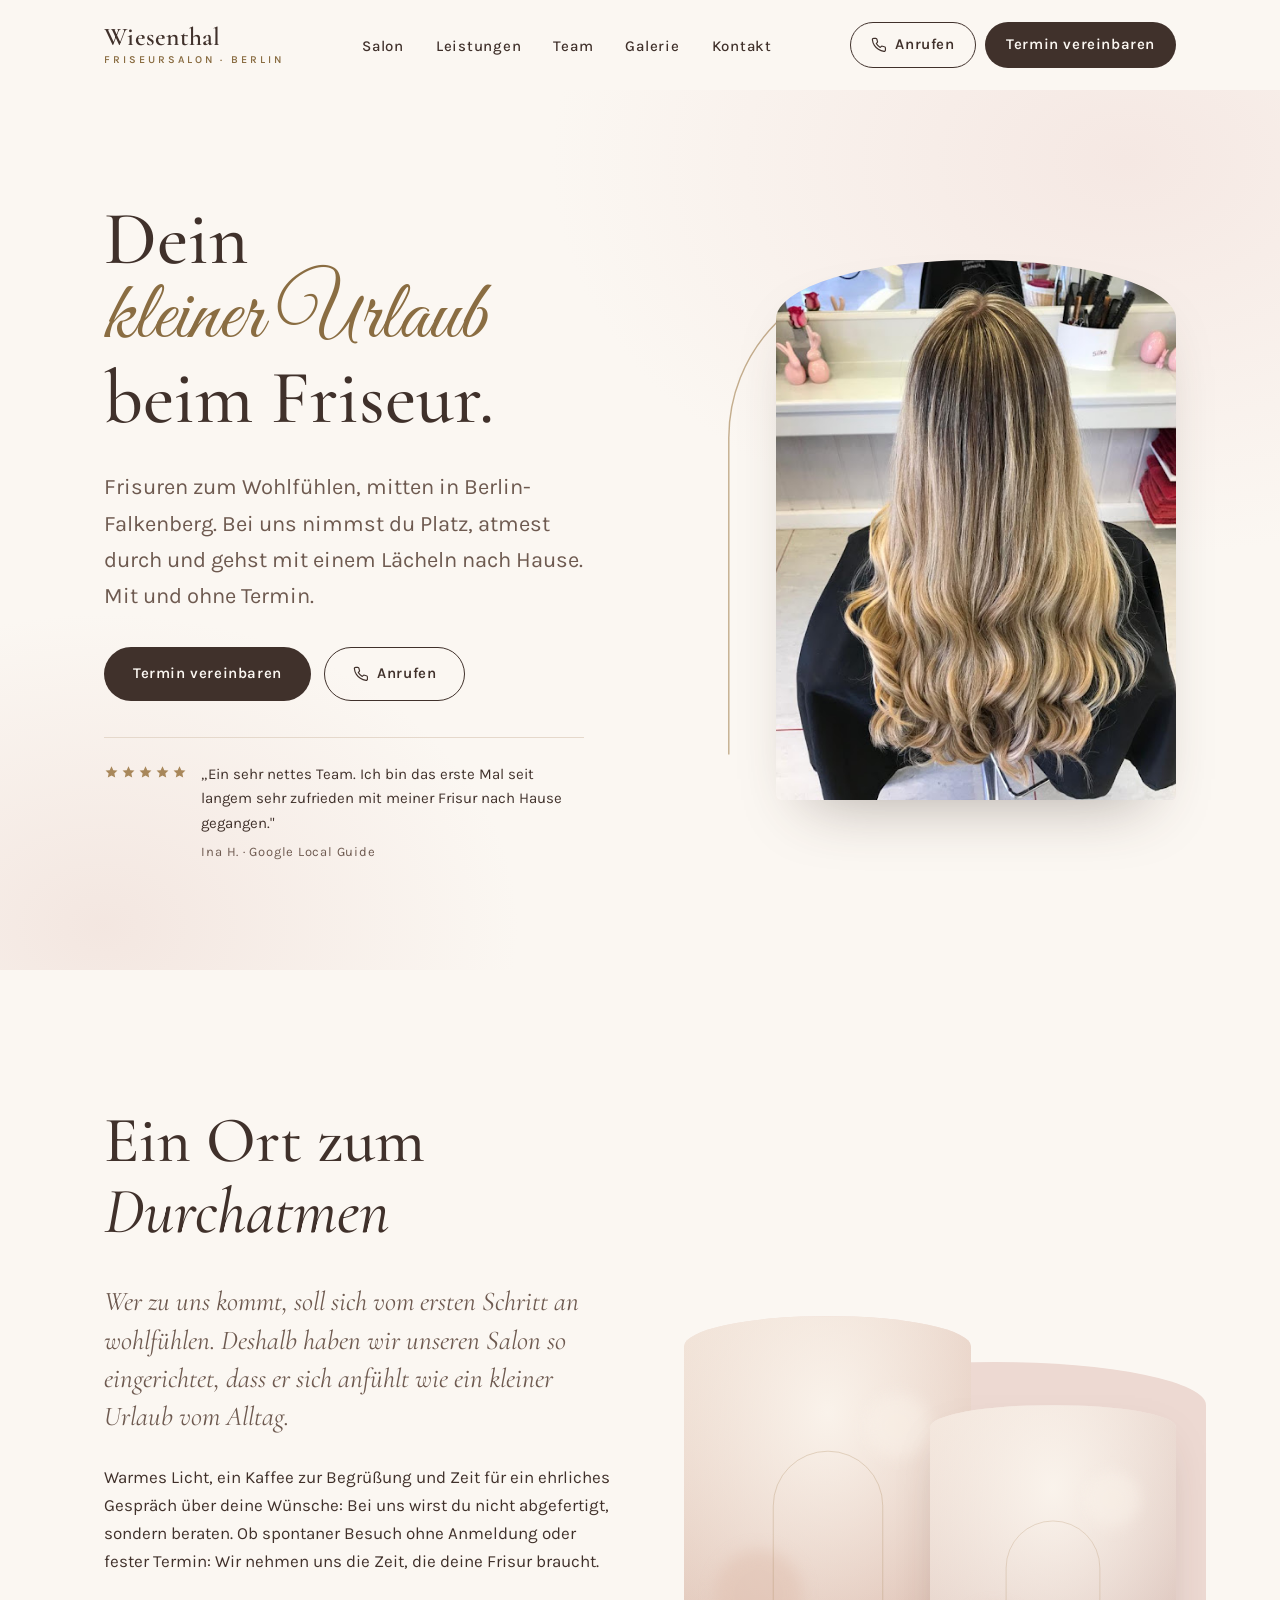
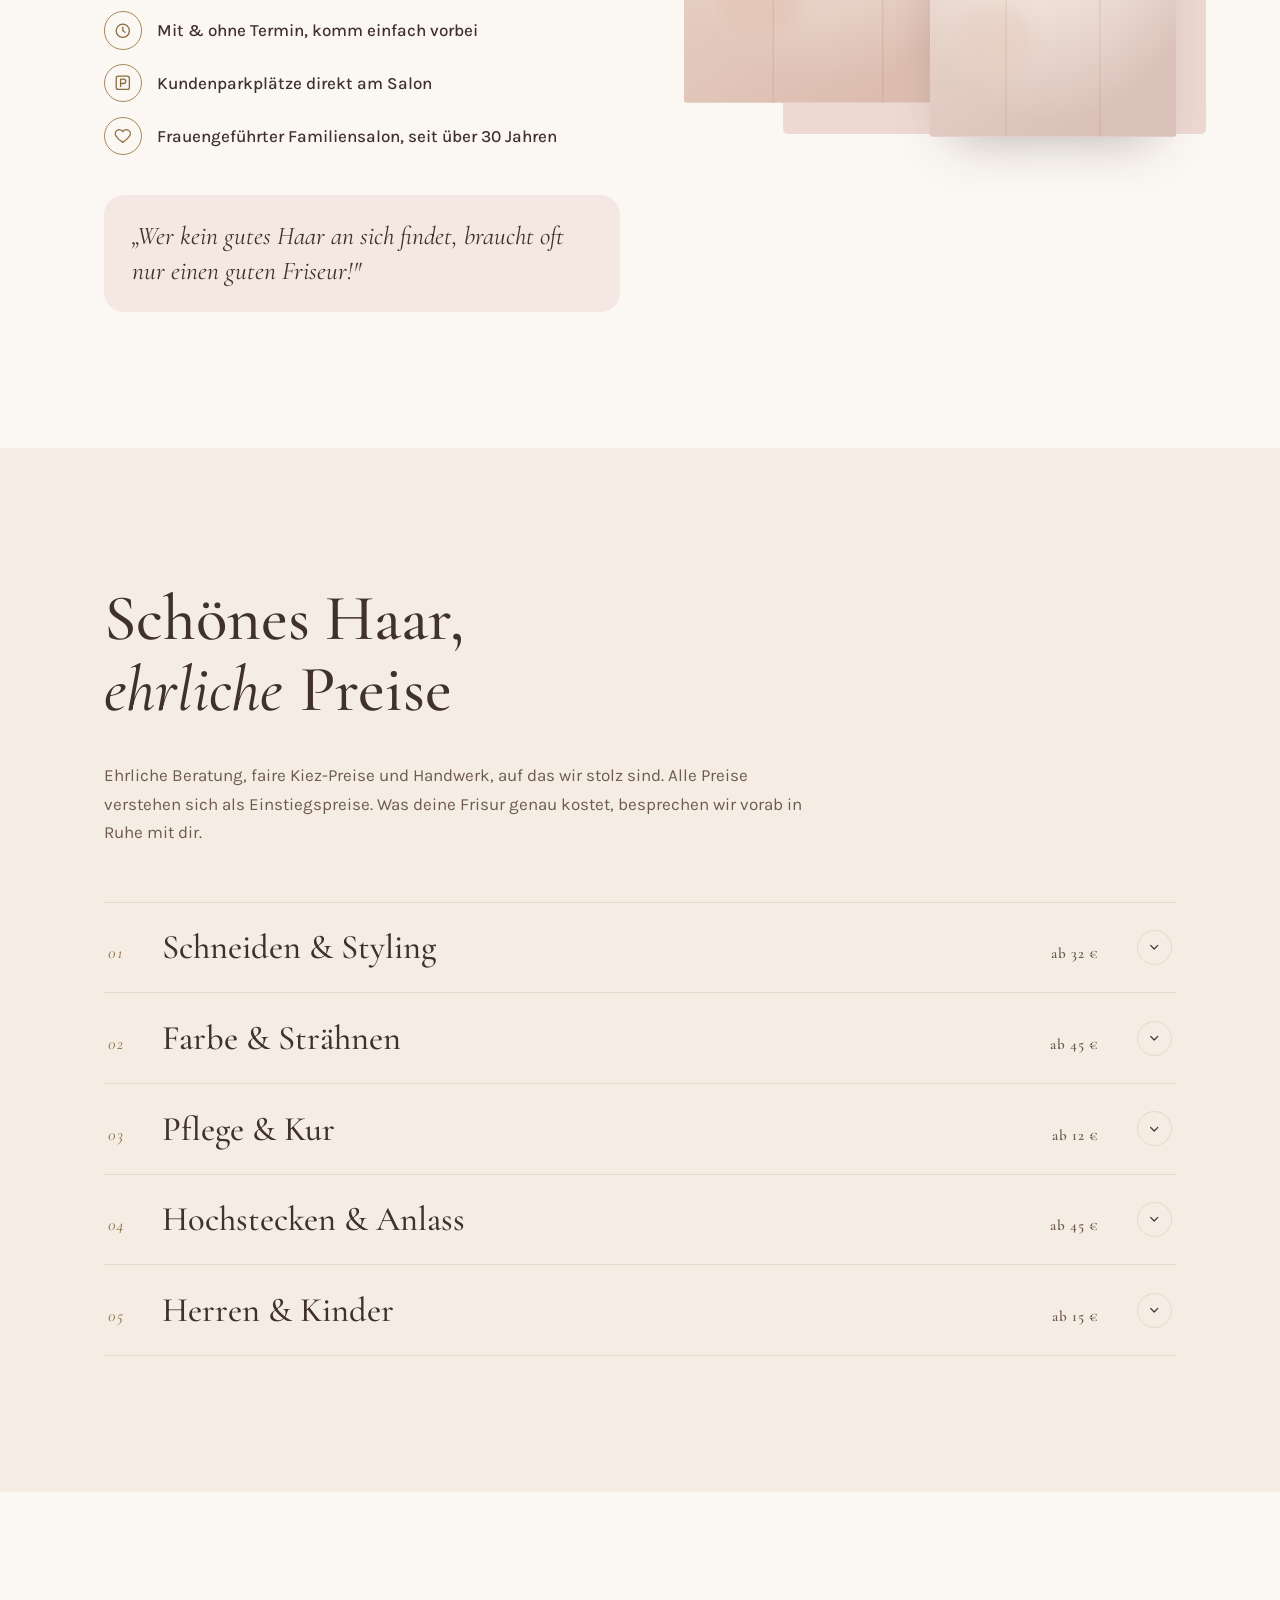
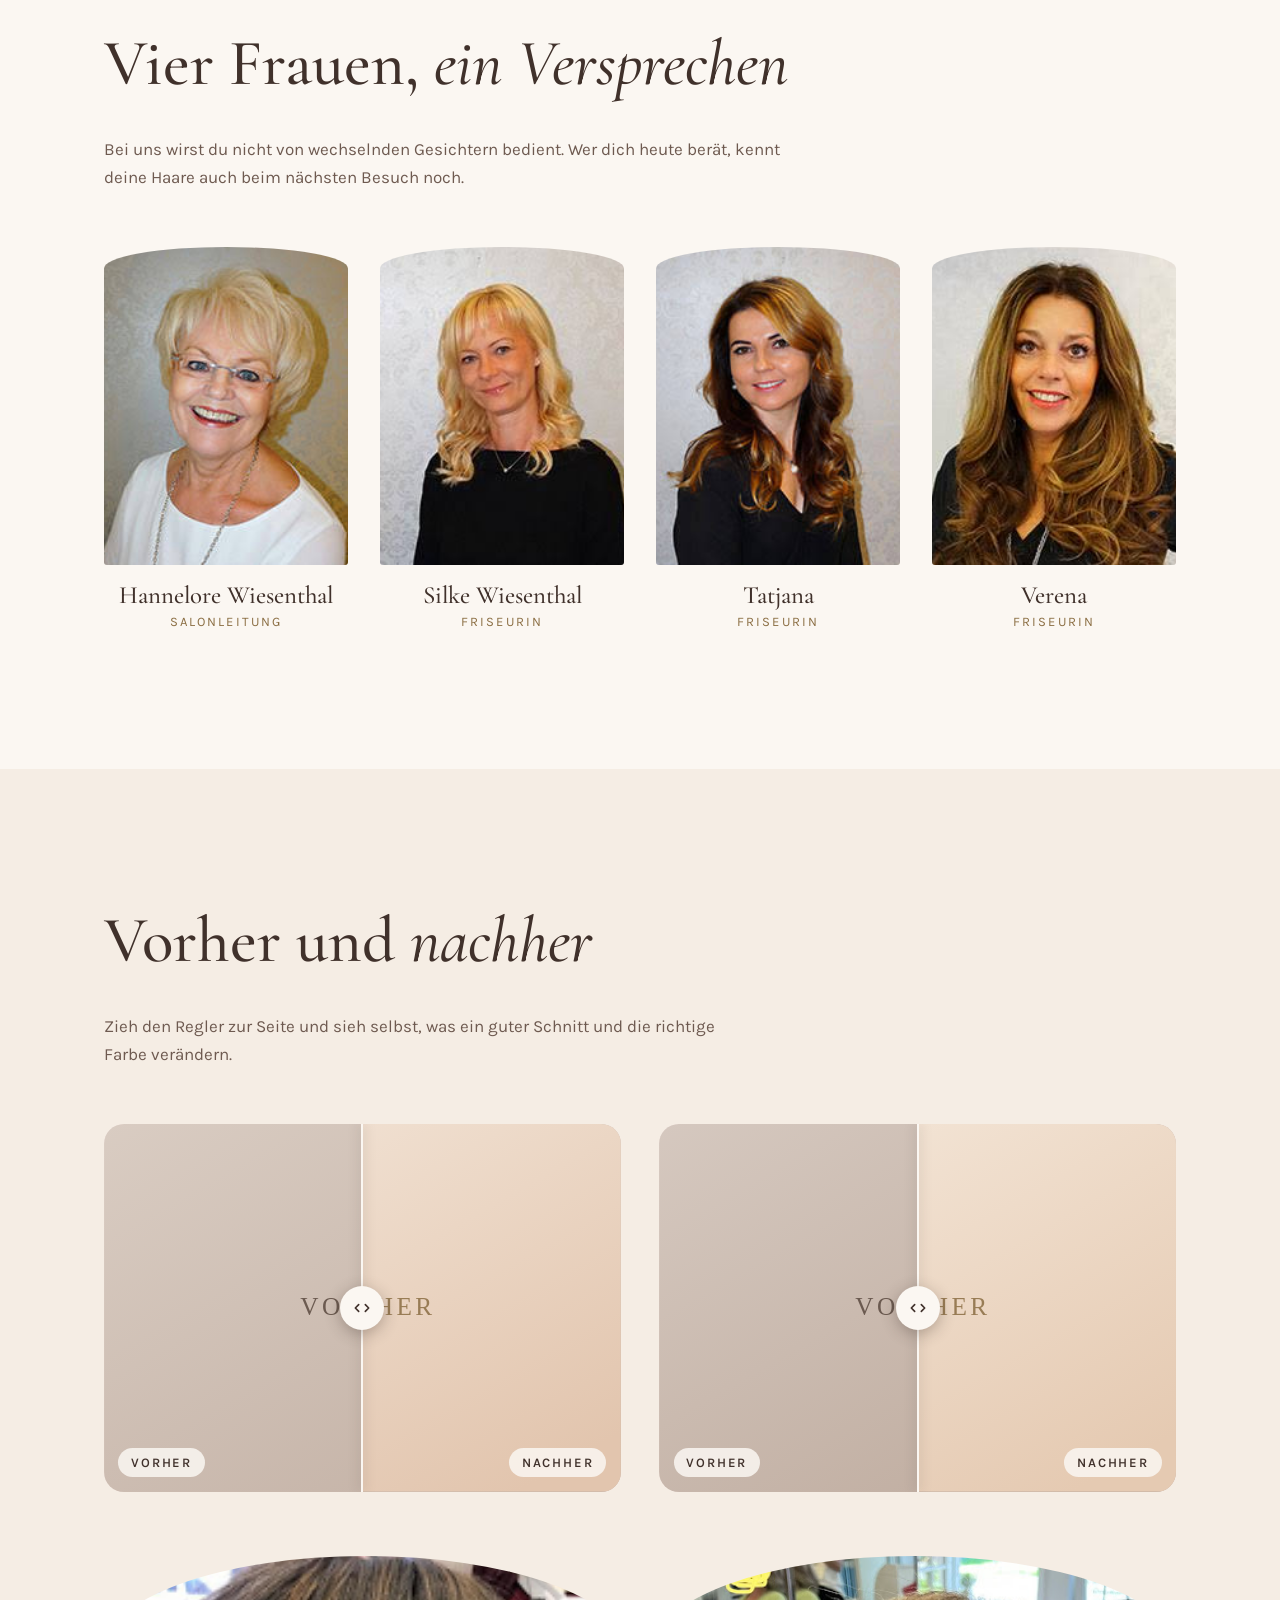
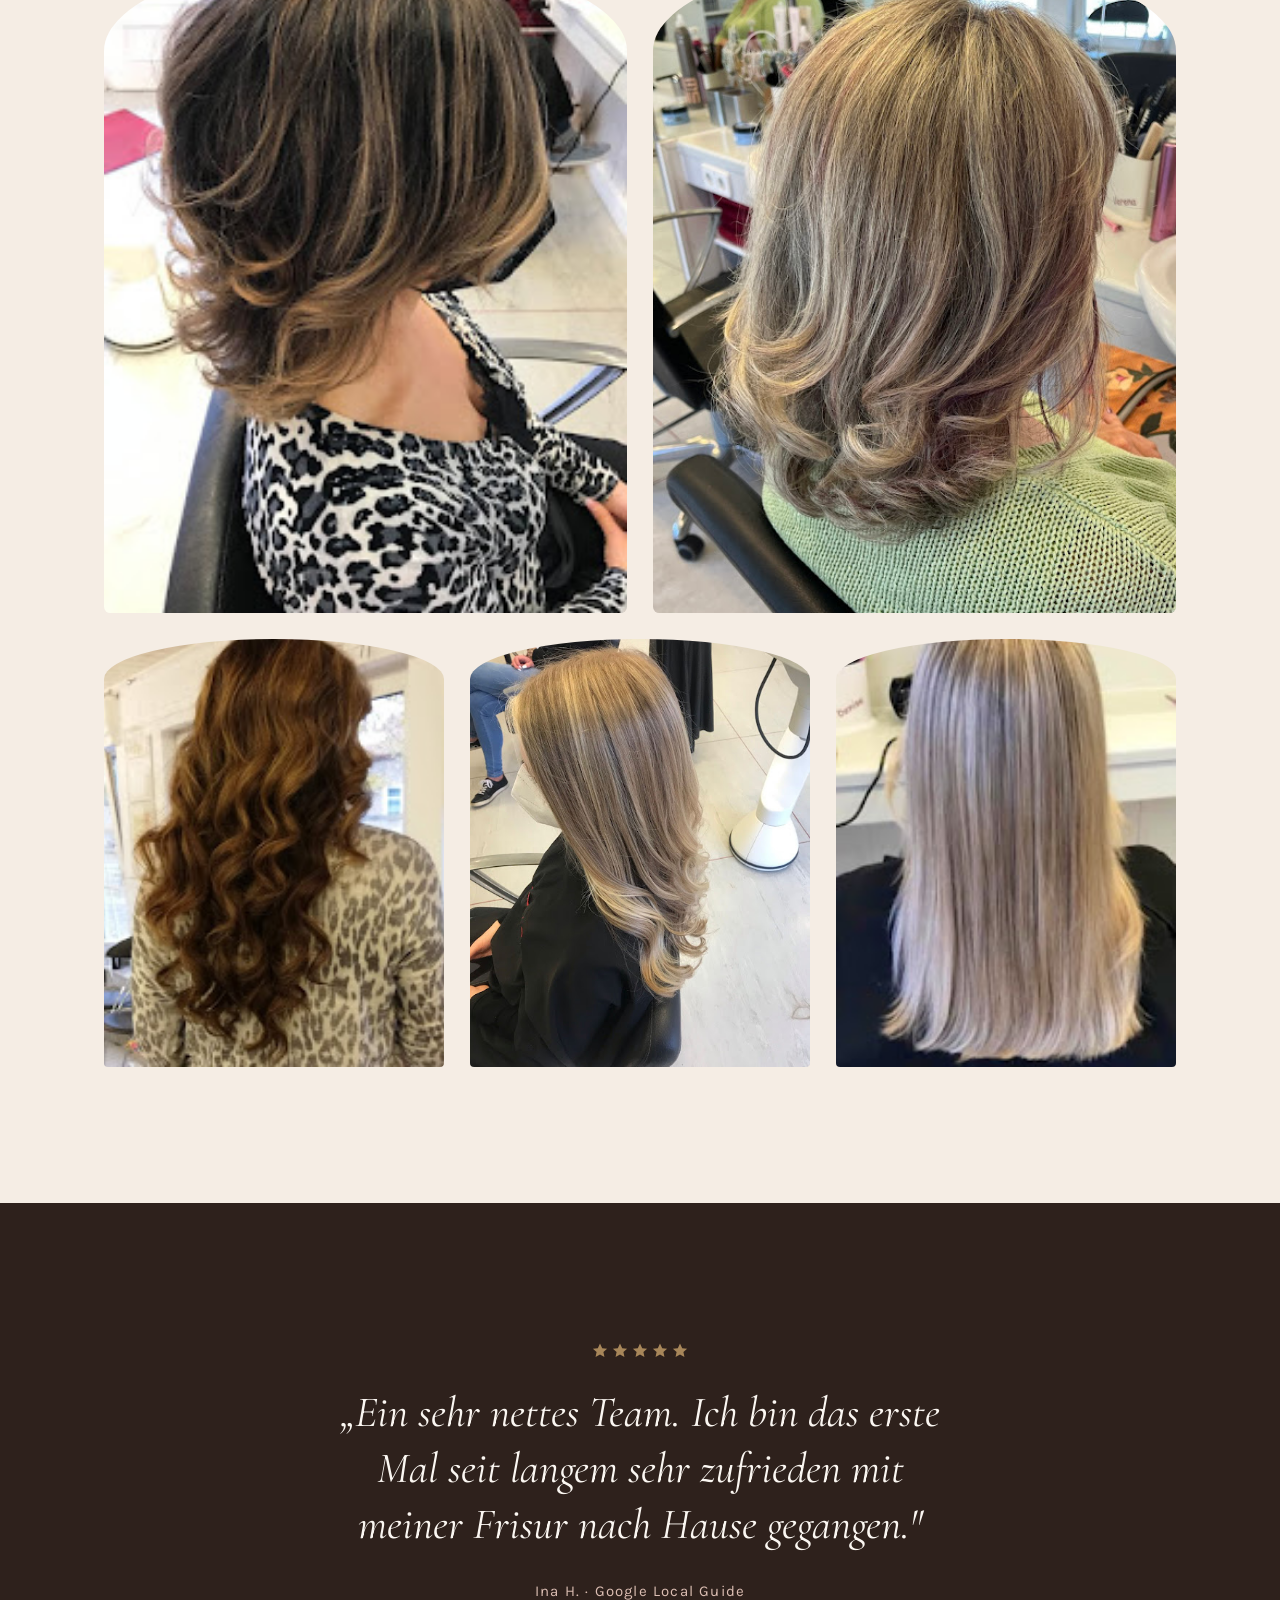
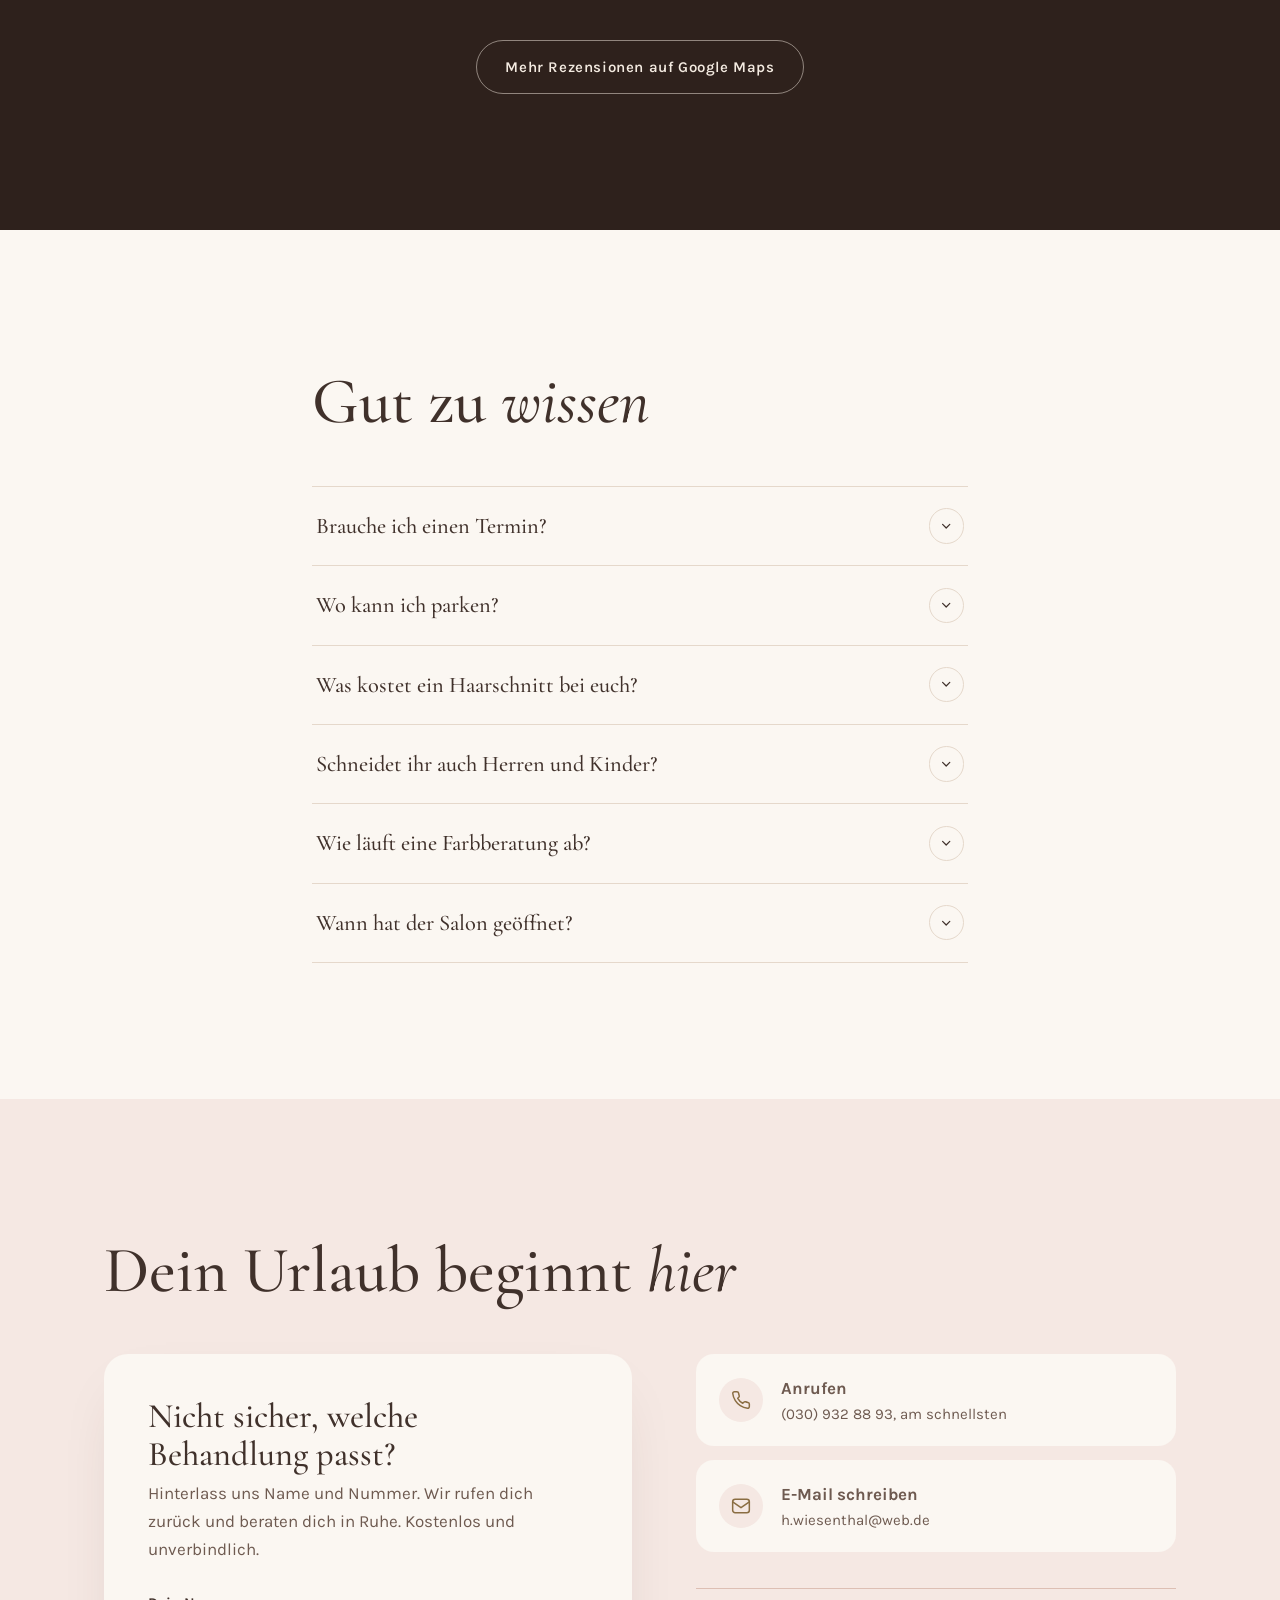
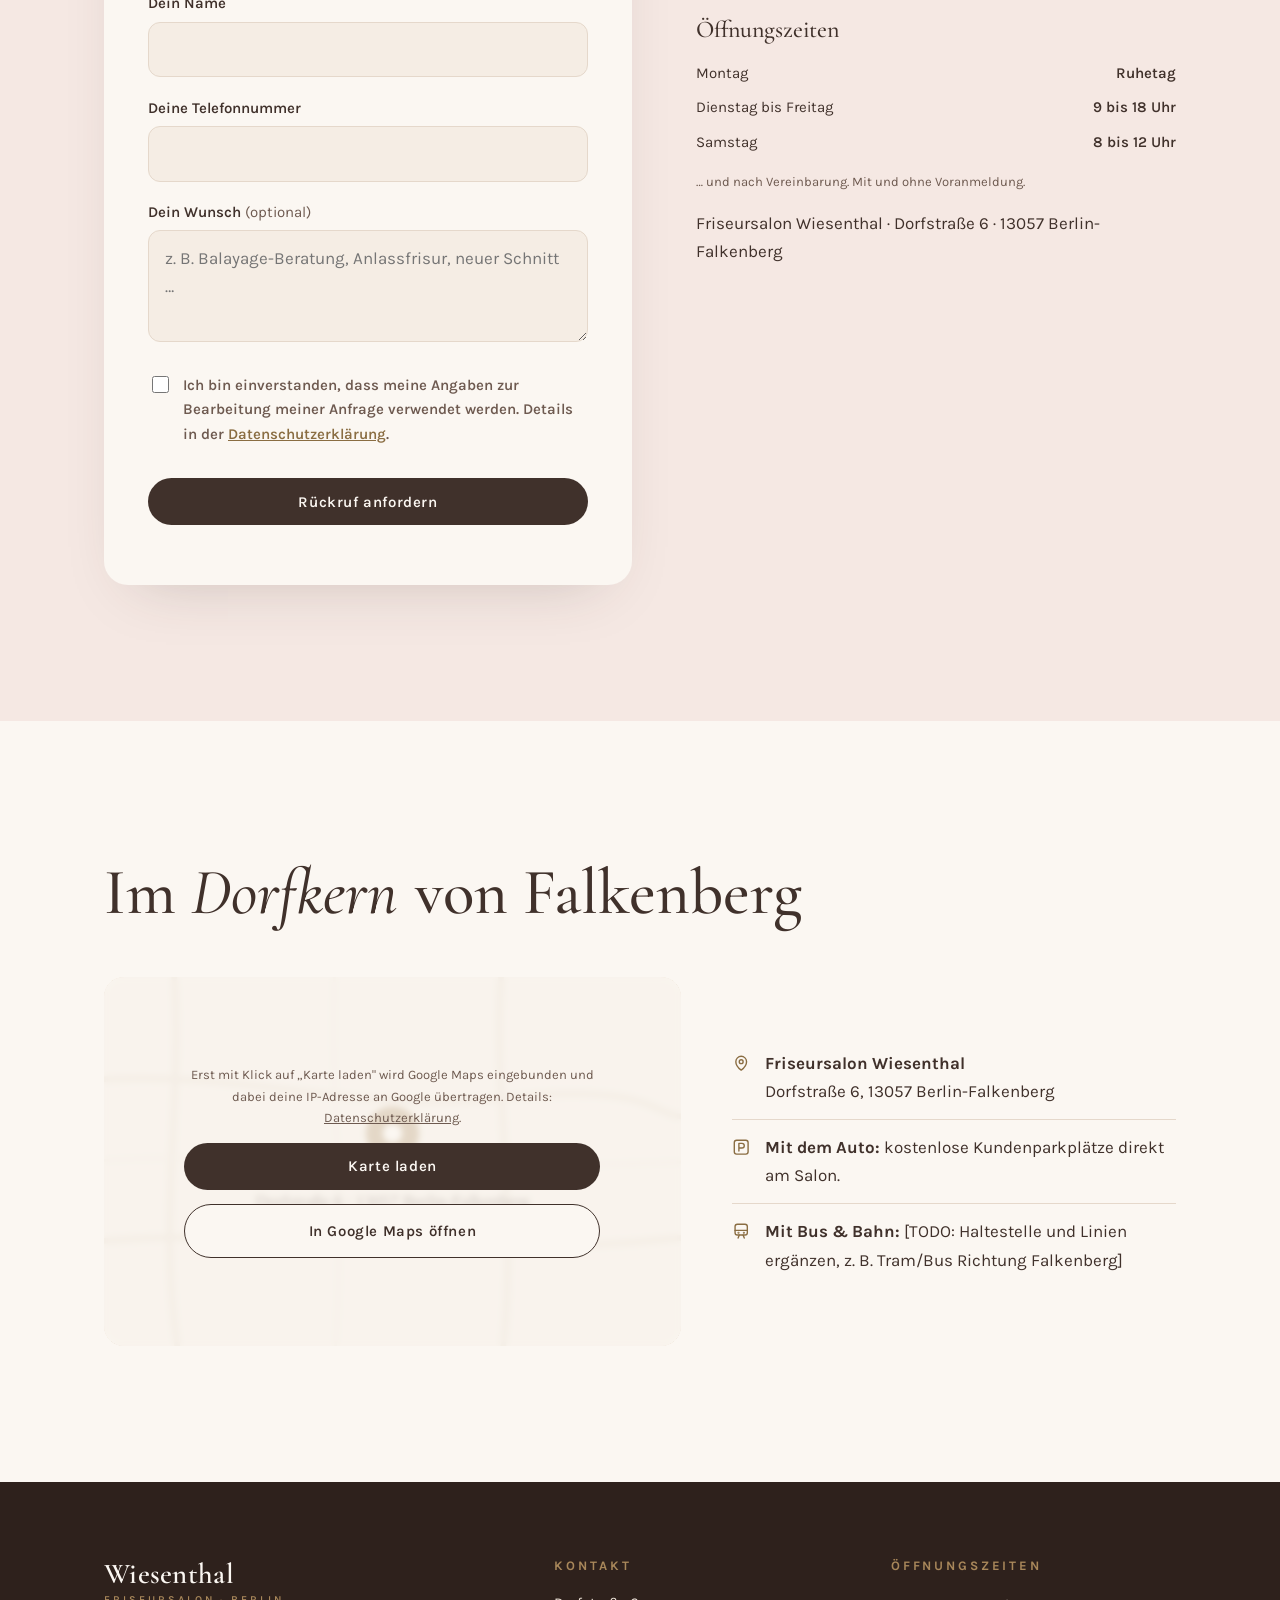
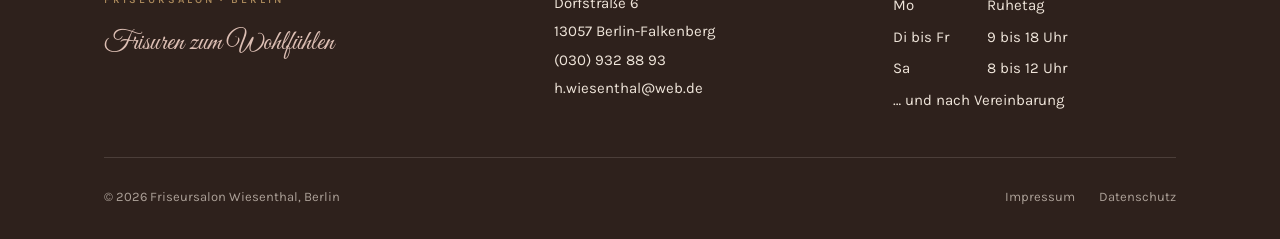
==== commit 43ec7d67: "WhatsApp-Buttons deaktiviert: Festnetznummer nicht bei WhatsApp registriert - Alle drei wa.me-CTAs (" ====
--- a/index.html
+++ b/index.html
@@ -93,17 +93,21 @@
           <span class="btn-label">Anrufen</span>
         </a>
         <!--
-          WhatsApp-Deep-Link mit vorbefülltem Text.
-          Hinweis für die Kundin: Für automatische Begrüßungs- und Abwesenheitsnachrichten
-          genügt die kostenlose App „WhatsApp Business" — dort unter Einstellungen →
-          Unternehmens-Tools konfigurierbar. Die Website liefert nur den Deep-Link.
-          TODO: KLÄREN MIT KUNDIN — Ist die Festnetznummer bei WhatsApp registriert?
-          Falls nicht: Mobilnummer erfragen und in allen wa.me-Links ersetzen.
-        -->
+          WHATSAPP VORERST DEAKTIVIERT: Die Festnetznummer (030) 932 88 93 ist
+          nicht bei WhatsApp registriert; der wa.me-Link führte zur Fehlermeldung.
+          TODO: KLÄREN MIT KUNDIN — Nummer bei WhatsApp Business registrieren
+          (kostenlose App; Begrüßungs-/Abwesenheitsnachrichten dort unter
+          Einstellungen → Unternehmens-Tools) ODER eine WhatsApp-fähige
+          Mobilnummer nennen. Danach: Block unten wieder einkommentieren und
+          die Nummer in allen wa.me-Links ersetzen (auch Kontakt-Sektion und
+          Sticky-Mobile-CTA).
+
         <a class="btn btn--primary btn--wa" href="https://wa.me/49309328893?text=Hallo!%20Ich%20w%C3%BCrde%20gern%20einen%20Termin%20vereinbaren.%20Mein%20Wunsch%3A%20" target="_blank" rel="noopener">
           <svg class="icon" viewBox="0 0 24 24" fill="currentColor" aria-hidden="true"><path d="M17.472 14.382c-.297-.149-1.758-.867-2.03-.967-.273-.099-.471-.148-.67.15-.197.297-.767.966-.94 1.164-.173.199-.347.223-.644.075-.297-.15-1.255-.463-2.39-1.475-.883-.788-1.48-1.761-1.653-2.059-.173-.297-.018-.458.13-.606.134-.133.297-.347.446-.52.149-.174.198-.298.298-.497.099-.198.05-.371-.025-.52-.075-.149-.669-1.612-.916-2.207-.242-.579-.487-.5-.669-.51-.173-.008-.371-.01-.57-.01-.198 0-.52.074-.792.372-.272.297-1.04 1.016-1.04 2.479 0 1.462 1.065 2.875 1.213 3.074.149.198 2.096 3.2 5.077 4.487.709.306 1.262.489 1.694.625.712.227 1.36.195 1.871.118.571-.085 1.758-.719 2.006-1.413.248-.694.248-1.289.173-1.413-.074-.124-.272-.198-.57-.347m-5.421 7.403h-.004a9.87 9.87 0 0 1-5.031-1.378l-.361-.214-3.741.982.998-3.648-.235-.374a9.86 9.86 0 0 1-1.51-5.26c.001-5.45 4.436-9.884 9.888-9.884 2.64 0 5.122 1.03 6.988 2.898a9.825 9.825 0 0 1 2.893 6.994c-.003 5.45-4.437 9.884-9.885 9.884m8.413-18.297A11.815 11.815 0 0 0 12.05 0C5.495 0 .16 5.335.157 11.892c0 2.096.547 4.142 1.588 5.945L.057 24l6.305-1.654a11.882 11.882 0 0 0 5.683 1.448h.005c6.554 0 11.89-5.335 11.893-11.893a11.821 11.821 0 0 0-3.48-8.413z"/></svg>
           <span class="btn-label">WhatsApp</span>
         </a>
+        -->
+        <a class="btn btn--primary btn--hide-mobile" href="#kontakt">Termin vereinbaren</a>
         <button class="nav-toggle" type="button" aria-expanded="false" aria-controls="main-nav" aria-label="Menü öffnen">
           <span></span><span></span><span></span>
         </button>
@@ -511,7 +515,7 @@
             <div class="faq-panel" id="faq-1"><div><div class="faq-body">
               <p>
                 Nein, bei uns geht beides. Du kannst spontan vorbeikommen oder dir
-                telefonisch bzw. per WhatsApp einen festen Termin sichern. Für
+                telefonisch einen festen Termin sichern. Für
                 Farbbehandlungen und Anlassfrisuren empfehlen wir eine Anmeldung,
                 damit wir genug Zeit für dich einplanen können.
               </p>
@@ -666,6 +670,9 @@
                   <span>(030) 932 88 93, am schnellsten</span>
                 </span>
               </a>
+              <!-- WHATSAPP VORERST DEAKTIVIERT (Nummer nicht bei WhatsApp registriert,
+                   siehe TODO im Header). Zum Reaktivieren einkommentieren:
+
               <a class="contact-way" href="https://wa.me/49309328893?text=Hallo!%20Ich%20w%C3%BCrde%20gern%20einen%20Termin%20vereinbaren.%20Mein%20Wunsch%3A%20" target="_blank" rel="noopener">
                 <span class="icon" aria-hidden="true">
                   <svg viewBox="0 0 24 24" fill="currentColor"><path d="M17.472 14.382c-.297-.149-1.758-.867-2.03-.967-.273-.099-.471-.148-.67.15-.197.297-.767.966-.94 1.164-.173.199-.347.223-.644.075-.297-.15-1.255-.463-2.39-1.475-.883-.788-1.48-1.761-1.653-2.059-.173-.297-.018-.458.13-.606.134-.133.297-.347.446-.52.149-.174.198-.298.298-.497.099-.198.05-.371-.025-.52-.075-.149-.669-1.612-.916-2.207-.242-.579-.487-.5-.669-.51-.173-.008-.371-.01-.57-.01-.198 0-.52.074-.792.372-.272.297-1.04 1.016-1.04 2.479 0 1.462 1.065 2.875 1.213 3.074.149.198 2.096 3.2 5.077 4.487.709.306 1.262.489 1.694.625.712.227 1.36.195 1.871.118.571-.085 1.758-.719 2.006-1.413.248-.694.248-1.289.173-1.413-.074-.124-.272-.198-.57-.347m-5.421 7.403h-.004a9.87 9.87 0 0 1-5.031-1.378l-.361-.214-3.741.982.998-3.648-.235-.374a9.86 9.86 0 0 1-1.51-5.26c.001-5.45 4.436-9.884 9.888-9.884 2.64 0 5.122 1.03 6.988 2.898a9.825 9.825 0 0 1 2.893 6.994c-.003 5.45-4.437 9.884-9.885 9.884m8.413-18.297A11.815 11.815 0 0 0 12.05 0C5.495 0 .16 5.335.157 11.892c0 2.096.547 4.142 1.588 5.945L.057 24l6.305-1.654a11.882 11.882 0 0 0 5.683 1.448h.005c6.554 0 11.89-5.335 11.893-11.893a11.821 11.821 0 0 0-3.48-8.413z"/></svg>
@@ -675,6 +682,7 @@
                   <span>Wir antworten so schnell wie möglich</span>
                 </span>
               </a>
+              -->
               <a class="contact-way" href="mailto:h.wiesenthal@web.de?subject=Terminanfrage%20Friseursalon%20Wiesenthal">
                 <span class="icon" aria-hidden="true">
                   <svg viewBox="0 0 24 24" fill="none" stroke="currentColor" stroke-width="1.8" stroke-linecap="round" stroke-linejoin="round"><rect x="2" y="4" width="20" height="16" rx="3"/><path d="m2 7 10 7L22 7"/></svg>
@@ -790,7 +798,8 @@
   <div class="mobile-cta" id="mobile-cta" hidden>
     <span class="cta-label">Termin?</span>
     <a class="btn btn--light" href="tel:+49309328893">Anrufen</a>
-    <a class="btn btn--light" href="https://wa.me/49309328893?text=Hallo!%20Ich%20w%C3%BCrde%20gern%20einen%20Termin%20vereinbaren.%20Mein%20Wunsch%3A%20" target="_blank" rel="noopener">WhatsApp</a>
+    <!-- WHATSAPP VORERST DEAKTIVIERT: 
+         <a class="btn btn--light" href="https://wa.me/49309328893?text=Hallo!%20Ich%20w%C3%BCrde%20gern%20einen%20Termin%20vereinbaren.%20Mein%20Wunsch%3A%20" target="_blank" rel="noopener">WhatsApp</a> -->
     <button class="cta-close" type="button" id="cta-close" aria-label="Leiste schließen">
       <svg viewBox="0 0 24 24" fill="none" stroke="currentColor" stroke-width="2" stroke-linecap="round" aria-hidden="true"><path d="M6 6l12 12M18 6 6 18"/></svg>
     </button>
--- a/css/style.css
+++ b/css/style.css
@@ -351,7 +351,7 @@
 
 @media (max-width: 56rem) {
   .nav-toggle { display: flex; }
-  .header-ctas .btn--wa, .header-ctas .btn-label { display: none; }
+  .header-ctas .btn--wa, .header-ctas .btn--hide-mobile, .header-ctas .btn-label { display: none; }
   .header-ctas .btn { padding: 0.6rem 0.85rem; }
   .main-nav {
     position: absolute;
